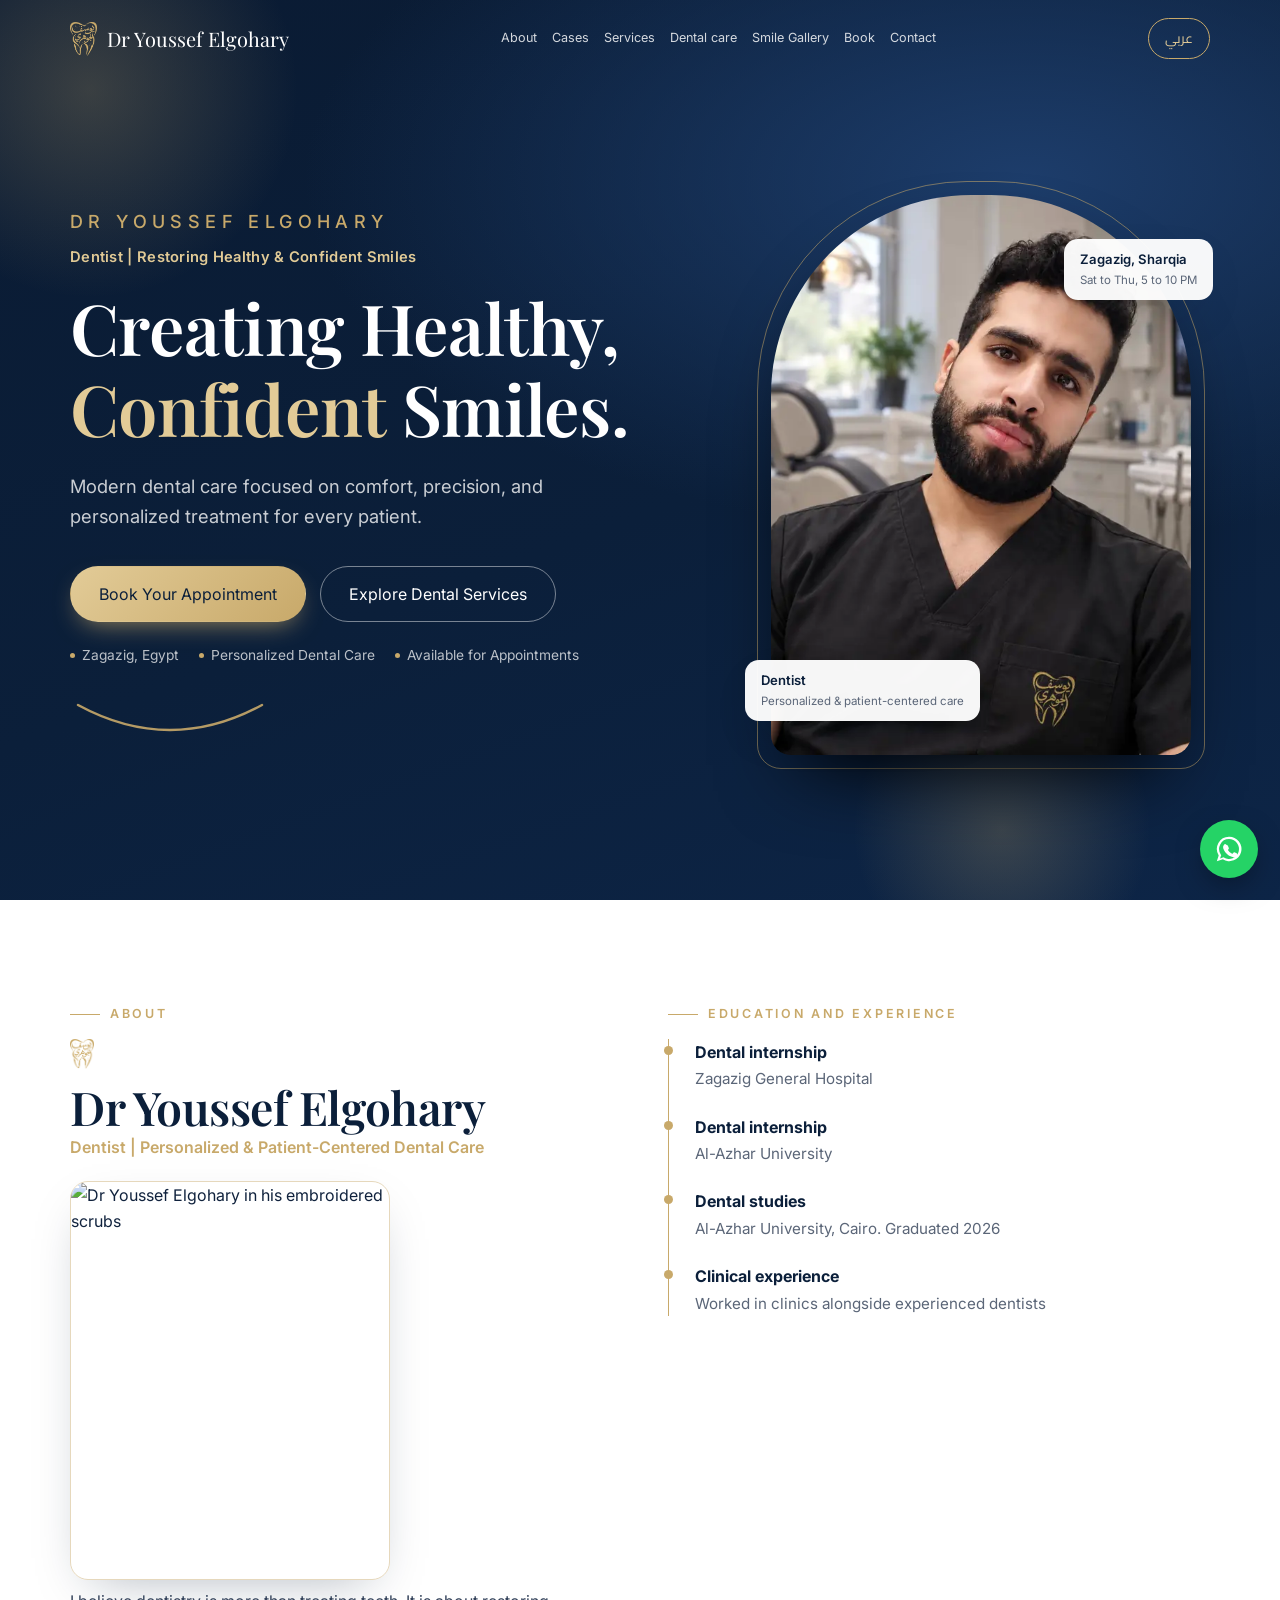
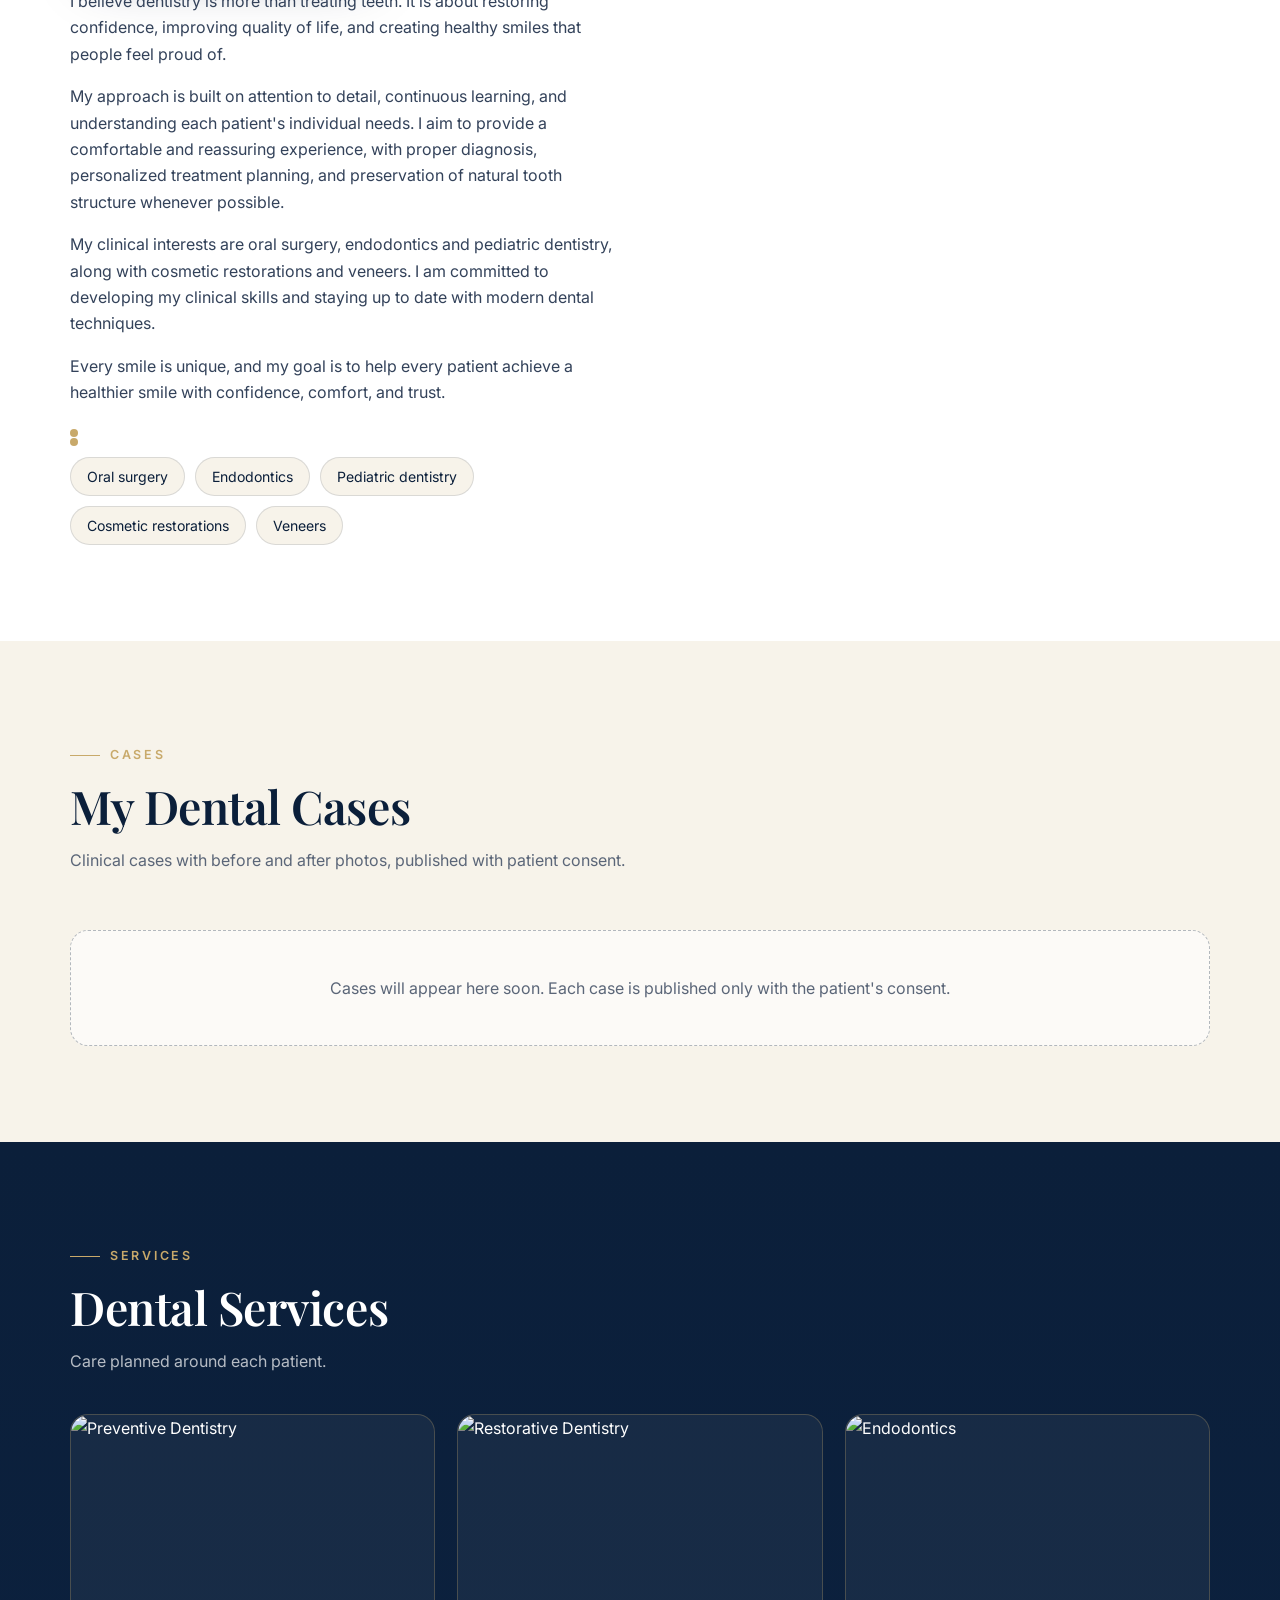
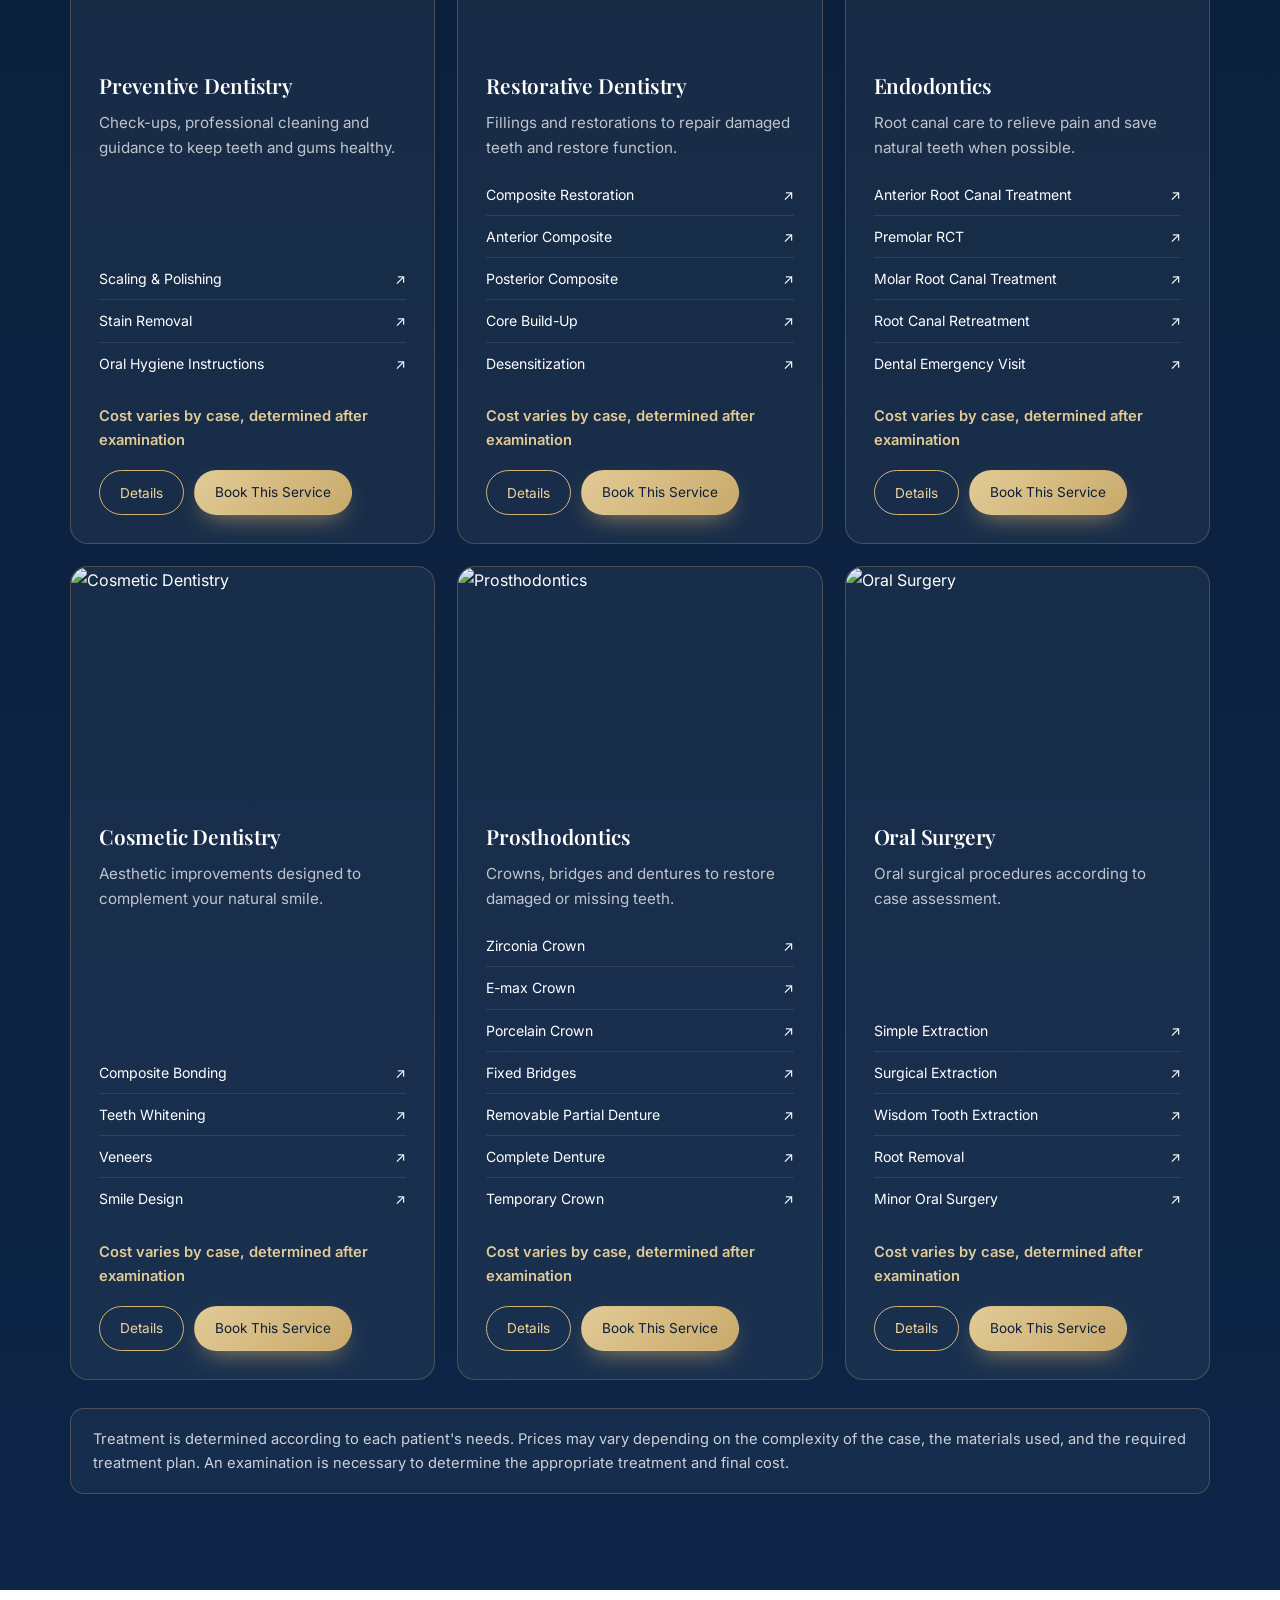
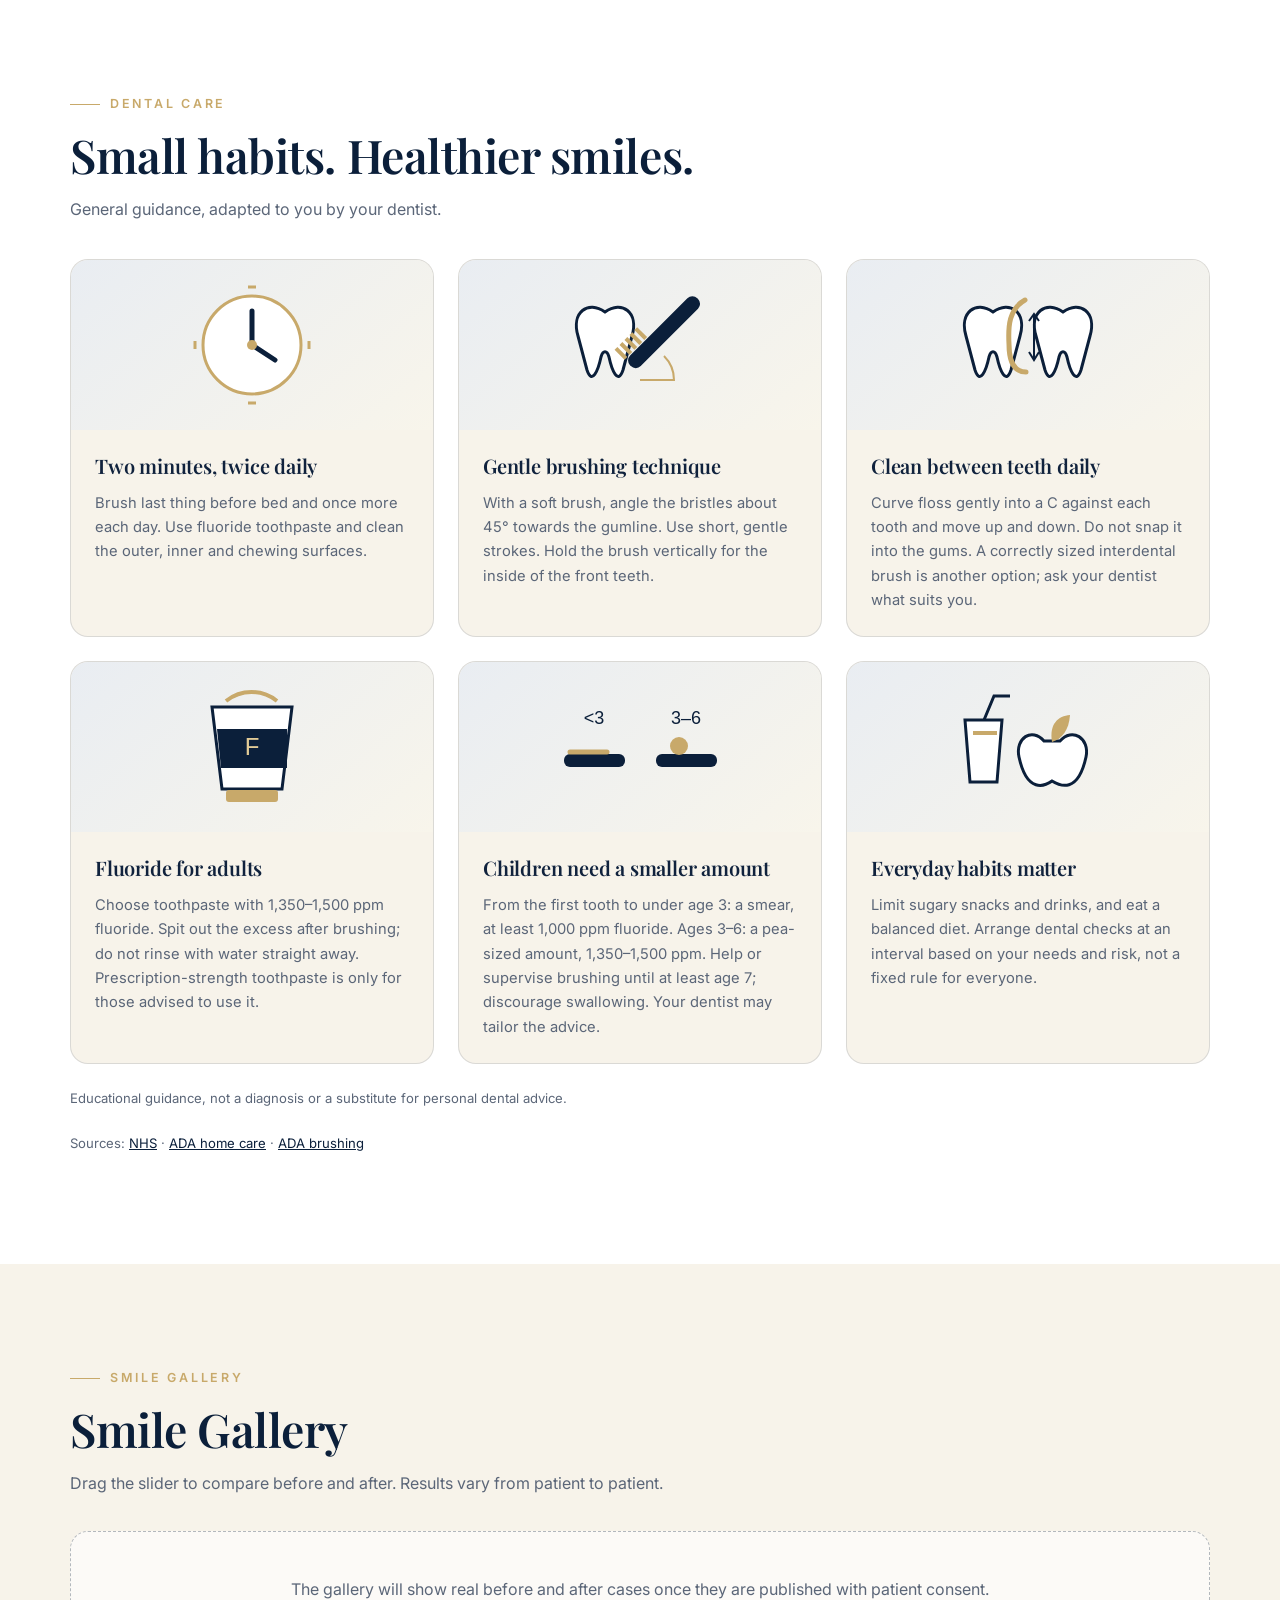
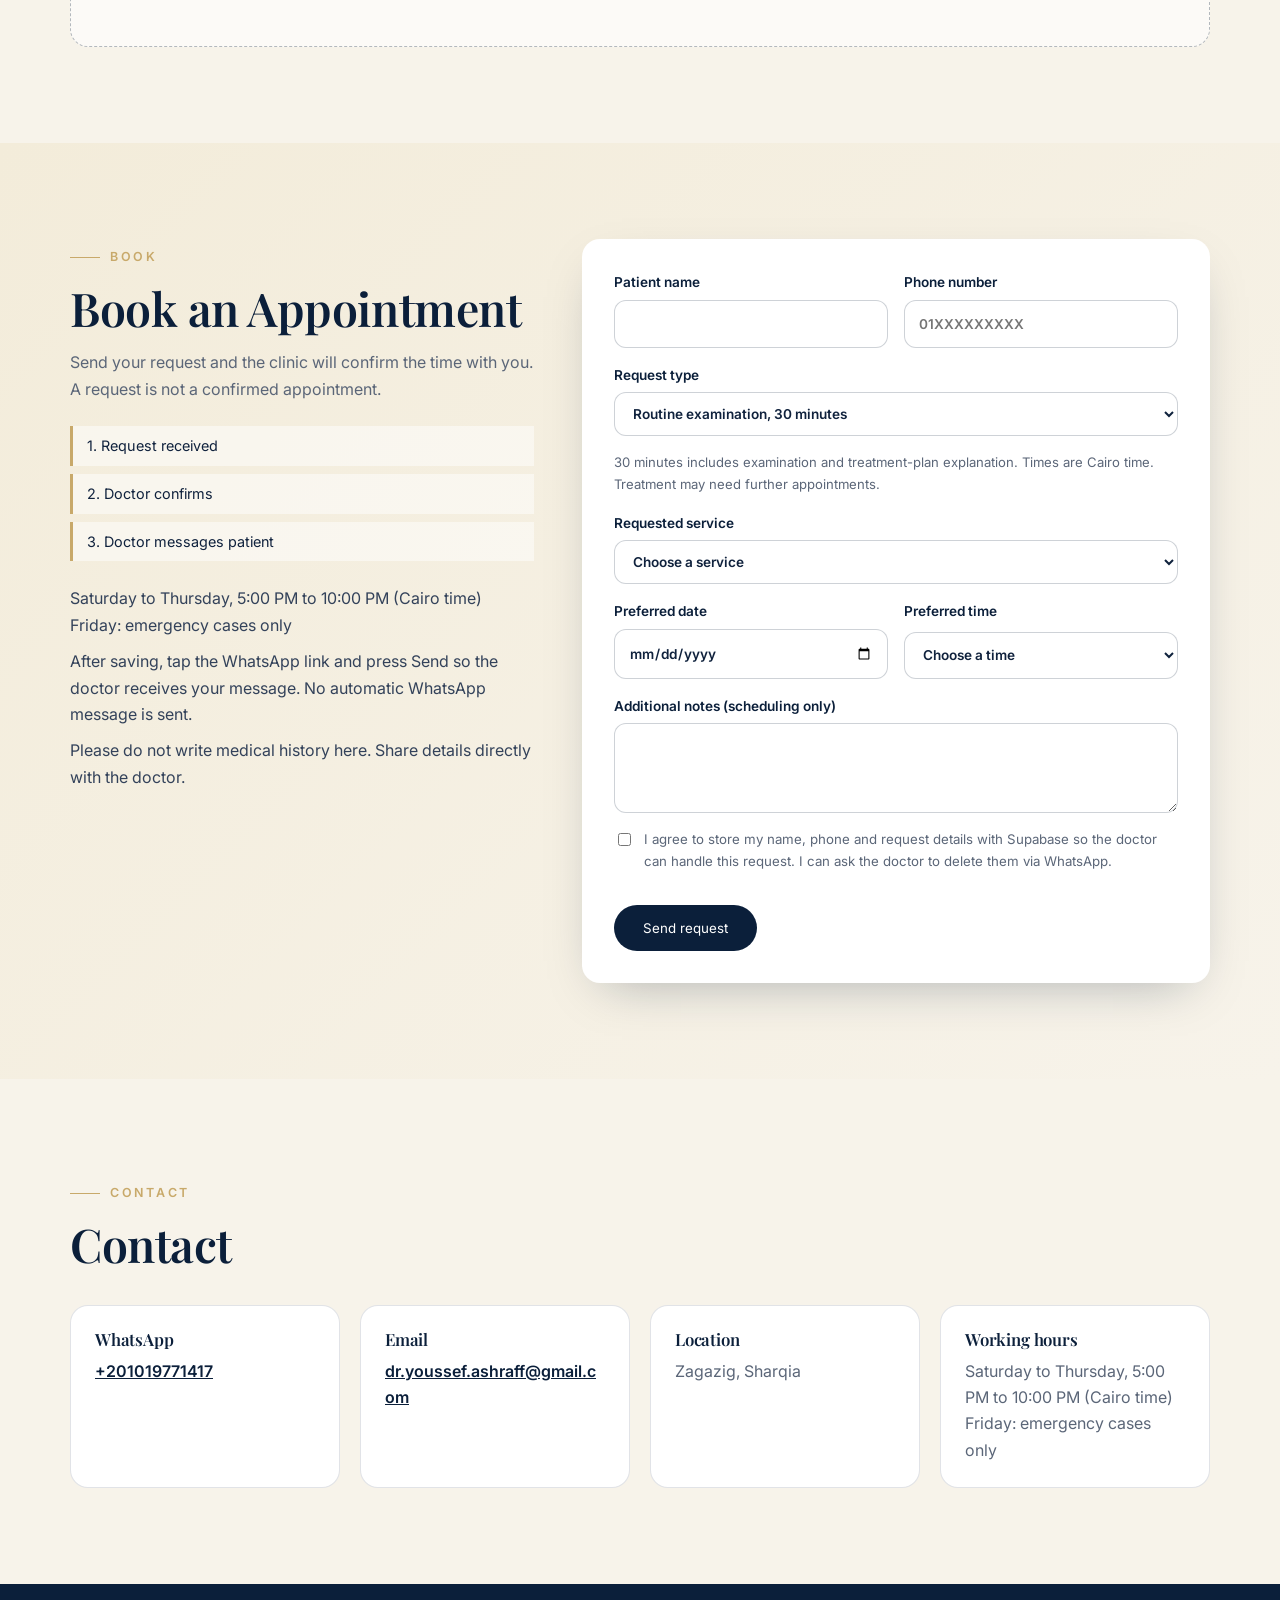
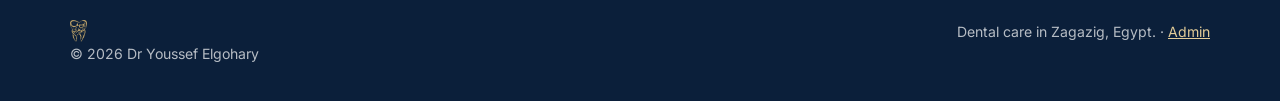
==== index.html @ 13fd8048 "Refresh assets for uncropped clinical photos" ====
<!doctype html>
<html lang="en" dir="ltr">
<head>
<meta charset="utf-8"><meta name="viewport" content="width=device-width,initial-scale=1">
<title>Dr Youssef Elgohary | Dentist in Zagazig, Egypt</title>
<meta name="description" content="Dr Youssef Elgohary, dentist in Zagazig, Sharqia. Personalized, patient-centered dental care. View dental cases and request an appointment.">
<meta property="og:title" content="Dr Youssef Elgohary | Dentist"><meta property="og:description" content="Creating healthy, confident smiles. Modern dental care focused on comfort, precision, and personalized treatment for every patient."><meta property="og:type" content="website"><meta property="og:image" content="https://wslxnsfhjluzxdtzsxnz.supabase.co/storage/v1/object/public/case-photos/mwqtqt5jpe5me.jpg">
<meta name="theme-color" content="#0b1f3a"><link rel="icon" href="favicon.svg" type="image/svg+xml">
<link rel="preconnect" href="https://fonts.googleapis.com"><link rel="preconnect" href="https://fonts.gstatic.com" crossorigin>
<link rel="preconnect" href="https://wslxnsfhjluzxdtzsxnz.supabase.co" crossorigin>
<link href="https://fonts.googleapis.com/css2?family=Cairo:wght@400;600;700&family=Inter:wght@400;500;600&family=Playfair+Display:wght@500;600&display=swap" rel="stylesheet">
<link rel="stylesheet" href="style-v3.css?v=20261121fix10">
<script type="application/ld+json">{"@context":"https://schema.org","@type":"Dentist","name":"Dr Youssef Elgohary","address":{"@type":"PostalAddress","addressLocality":"Zagazig","addressRegion":"Sharqia","addressCountry":"EG"}}</script>
</head>
<body>
<header class="nav" id="nav"><div class="wrap">
 <a class="brand" href="#top"><img class="mark" src="emblem-gold.png" alt="Dr Youssef Elgohary"><span data-i18n="brand">Dr Youssef Elgohary</span></a>
 <nav class="menu" id="menu">
  <a href="#about" data-i18n="n_about">About</a><a href="#cases" data-i18n="n_cases">Cases</a><a href="#services" data-i18n="n_services">Services</a><a href="#care" data-i18n="n_care">Dental care</a><a href="#gallery" data-i18n="n_gallery">Smile Gallery</a><a href="#book" data-i18n="n_book">Book</a><a href="#contact" data-i18n="n_contact">Contact</a>
 </nav>
 <div style="display:flex;gap:10px;align-items:center"><button class="lang" id="lang" aria-label="Language">AR | EN</button><button class="burger" id="burger" aria-label="Menu">&#9776;</button></div>
</div></header>

<main id="top">
<section class="hero"><div class="orb o1"></div><div class="orb o2"></div><div class="wrap grid">
 <div>
  <div class="name" data-i18n="brand">Dr Youssef Elgohary</div>
  <div class="tagline" data-i18n="h_tag">Dentist | Restoring Healthy &amp; Confident Smiles</div>
  <h1 data-i18n-html="h_title">Creating Healthy, <em>Confident</em> Smiles.</h1>
  <p class="sub" data-i18n="h_sub">Modern dental care focused on comfort, precision, and personalized treatment for every patient.</p>
  <div class="cta"><a class="btn btn-gold" href="#book" data-i18n="h_book">Book Your Appointment</a><a class="btn btn-line" href="#services" data-i18n="h_serv">Explore Dental Services</a></div>
  <div class="facts"><span data-i18n="f1">Zagazig, Egypt</span><span data-i18n="f2">Personalized Dental Care</span><span data-i18n="f3">Available for Appointments</span></div>
  <svg class="smile" viewBox="0 0 200 50" aria-hidden="true"><path d="M8 12 Q100 62 192 12" fill="none" stroke="#c8a96a" stroke-width="2.5" stroke-linecap="round"/></svg>
 </div>
 <div class="frame"><div class="ph"><img src="[data-uri]" width="512" height="640" alt="Professional portrait of Dr Youssef Elgohary" fetchpriority="high" onerror="this.removeAttribute('onerror');this.src='https://wslxnsfhjluzxdtzsxnz.supabase.co/storage/v1/object/public/case-photos/mwqtqt5jpe5me.jpg'"></div>
  <div class="chip a"><span data-i18n="chip1">Dentist</span><small data-i18n="chip1s">Personalized &amp; patient-centered care</small></div>
  <div class="chip b"><span data-i18n="chip2">Zagazig, Sharqia</span><small data-i18n="chip2s">Sat to Thu, 5 to 10 PM</small></div></div>
</div></section>

<section class="about" id="about"><div class="wrap grid">
 <div class="bio rev"><div class="eyebrow" data-i18n="n_about">About</div><img class="bmark" src="emblem-gold.png" alt=""><h2 data-i18n="a_title">Dr Youssef Elgohary</h2><div class="tag" data-i18n="a_tag">Dentist | Personalized &amp; Patient-Centered Dental Care</div><img class="bphoto" src="https://wslxnsfhjluzxdtzsxnz.supabase.co/storage/v1/object/public/case-photos/mwqtqt5jpe5me.jpg" width="512" height="640" loading="lazy" decoding="async" alt="Dr Youssef Elgohary in his embroidered scrubs"><div id="bio"></div><ul class="cred"><li data-i18n="ac1">Bachelor of Dentistry, Al-Azhar University, Cairo</li><li data-i18n="ac2">Dentist, Egypt</li></ul>
  <div class="int" id="int"></div></div>
 <div class="rev"><div class="eyebrow" data-i18n="a_edu">Education and experience</div><div class="tl" id="tl"></div><div id="courses" style="margin-top:30px"></div></div>
</div></section>

<section id="cases"><div class="wrap">
 <div class="rev"><div class="eyebrow" data-i18n="n_cases">Cases</div><h2 data-i18n="c_title">My Dental Cases</h2><p class="lead" data-i18n="c_lead">Clinical cases with before and after photos, published with patient consent.</p></div>
 <div class="filters" id="filters"></div><div class="cards" id="cases-list"></div>
</div></section>

<section class="services" id="services"><div class="wrap">
 <div class="rev"><div class="eyebrow" data-i18n="n_services">Services</div><h2 data-i18n="s_title">Dental Services</h2><p class="lead" data-i18n="s_lead">Care planned around each patient.</p></div>
 <div class="svc" id="svc"></div>
 <div class="note" data-i18n="s_note">Treatment is determined according to each patient's needs. Prices may vary depending on the complexity of the case, the materials used, and the required treatment plan. An examination is necessary to determine the appropriate treatment and final cost.</div>
</div></section>

<section class="care" id="care"><div class="wrap"><div class="eyebrow" data-i18n="n_care">Dental care</div><h2 data-i18n="care_title">Small habits. Healthier smiles.</h2><p class="lead" data-i18n="care_lead">General guidance, adapted to you by your dentist.</p><div id="care-list" class="care-grid"></div><p class="care-disclaimer" data-i18n="care_disclaimer">Educational guidance, not a diagnosis or a substitute for personal dental advice.</p><p class="care-sources">Sources: <a href="https://www.nhs.uk/live-well/healthy-teeth-and-gums/how-to-keep-your-teeth-clean/" target="_blank" rel="noopener">NHS</a> · <a href="https://www.ada.org/resources/ada-library/oral-health-topics/home-care" target="_blank" rel="noopener">ADA home care</a> · <a href="https://www.mouthhealthy.org/all-topics-a-z/brushing-your-teeth/" target="_blank" rel="noopener">ADA brushing</a></p></div></section>
<section id="gallery"><div class="wrap">
 <div class="rev"><div class="eyebrow" data-i18n="n_gallery">Smile Gallery</div><h2 data-i18n="g_title">Smile Gallery</h2><p class="lead" data-i18n="g_lead">Drag the slider to compare before and after. Results vary from patient to patient.</p></div>
 <div class="gal" id="gal"></div>
</div></section>

<section class="reviews" id="reviews" hidden><div class="wrap"><div class="eyebrow" data-i18n="r_eyebrow">Reviews</div><h2 data-i18n="r_title">Patient Reviews</h2><div class="rv" id="rv"></div></div></section>

<section class="book" id="book"><div class="wrap grid">
 <div class="rev"><div class="eyebrow" data-i18n="n_book">Book</div><h2 data-i18n="b_title">Book an Appointment</h2><p class="lead" data-i18n="b_lead">Send your request and the clinic will confirm the time with you. A request is not a confirmed appointment.</p>
  <ol class="booking-steps"><li data-i18n="step1">Request received</li><li data-i18n="step2">Doctor confirms</li><li data-i18n="step3">Doctor contacts patient</li></ol><ul class="info"><li id="b_hours"></li><li data-i18n="b_wa_note">Prefer WhatsApp? Use the button after sending, or the green button anywhere on this page.</li><li data-i18n="b_priv">Please do not write medical history here. Share details directly with the doctor.</li></ul></div>
 <form class="f rev" id="bform" novalidate>
  <label><span data-i18n="f_name">Patient name</span><input name="name" required maxlength="80" autocomplete="name"></label>
  <label><span data-i18n="f_phone">Phone number</span><input name="phone" required inputmode="tel" maxlength="20" autocomplete="tel" placeholder="01XXXXXXXXX"></label>
  <label class="full"><span data-i18n="f_kind">Request type</span><select name="kind" id="f_kind"><option value="routine" data-i18n="kind_routine">Routine examination, 30 minutes</option><option value="emergency" data-i18n="kind_emergency">Emergency request, time arranged by doctor</option></select></label>
  <p id="kind-note" class="full small-note"></p>
  <label class="full"><span data-i18n="f_service">Requested service</span><select name="service" id="f_service" required></select></label>
  <label><span data-i18n="f_date">Preferred date</span><input type="date" name="day" id="f_day" required></label>
  <label><span data-i18n="f_time">Preferred time</span><select name="time" id="f_time" required></select></label>
  <label class="full"><span data-i18n="f_note">Additional notes (scheduling only)</span><textarea name="note" maxlength="200"></textarea></label>
  <input class="hp" name="website" tabindex="-1" autocomplete="off" aria-hidden="true">
  <label class="chk full"><input type="checkbox" id="f_ok" required><span data-i18n="f_consent">I agree that my name and phone number will be used to contact me about this request.</span></label>
  <div class="full" id="bmsg" role="status" aria-live="polite"></div>
  <div class="full"><button class="btn btn-navy" type="submit" id="bsub" data-i18n="f_send">Send request</button></div>
 </form>
</div></section>

<section class="contact" id="contact"><div class="wrap"><div class="rev"><div class="eyebrow" data-i18n="n_contact">Contact</div><h2 data-i18n="k_title">Contact</h2></div><div class="grid" id="ct"></div></div></section>
</main>
<footer class="rev"><div class="wrap"><span><img class="fmark" src="emblem-gold.png" alt="">&copy; <span id="yr"></span> <span data-i18n="brand">Dr Youssef Elgohary</span></span><span><span data-i18n="foot">Dental care in Zagazig, Egypt.</span> &middot; <a href="admin.html">Admin</a></span></div></footer>
<a class="wa" id="wa" href="#" target="_blank" rel="noopener" aria-label="WhatsApp"><svg viewBox="0 0 32 32"><path d="M16 3a13 13 0 0 0-11 19.8L3 29l6.4-2A13 13 0 1 0 16 3zm0 2.4a10.6 10.6 0 1 1-5.4 19.7l-.4-.2-3.7 1.2 1.2-3.6-.3-.4A10.6 10.6 0 0 1 16 5.4zm-4 5.2c-.3 0-.7.1-1 .5-.4.4-1.300 1.300-1.300 3.100s1.300 3.600 1.500 3.800c.2.300 2.600 4.200 6.400 5.700 3.100 1.200 3.700 1 4.400.9.700-.1 2.200-.9 2.500-1.800.3-.9.300-1.600.2-1.800l-.6-.4-2.300-1.100c-.3-.1-.6-.2-.8.200l-1 1.200c-.2.200-.4.300-.7.100a8.700 8.700 0 0 1-4.300-3.800c-.3-.5.300-.5.800-1.600.1-.2 0-.4 0-.6l-1-2.400c-.3-.6-.5-.5-.8-.5z"/></svg></a>
<div class="ov" id="ov"><div class="bar2"><div class="wrap"><button id="ovx" data-i18n="back">Back to cases</button></div></div><div class="wrap cd" id="cd"></div></div>
<div class="svcm" id="svcm" hidden><div class="svcm-box" role="dialog" aria-modal="true" aria-labelledby="svcm-t"><button class="svcm-x" id="svcm-x" aria-label="Close">&times;</button><img id="svcm-img" alt="" loading="lazy" decoding="async"><h3 id="svcm-t"></h3><div id="svcm-body"></div><div class="svcm-procs" id="svcm-procs"></div><a class="btn btn-gold" id="svcm-book" href="#book"></a></div></div>
<script src="config.js?v=20261121b"></script><script src="care.js"></script><script src="script-v3.js?v=20261121fix10"></script>
</body></html>
---- style-v3.css ----
:root{--navy:#0b1f3a;--navy2:#13294b;--ink:#10223d;--gold:#c8a96a;--gold2:#e2cb97;--ivory:#f7f3ea;--white:#fff;--mut:#5b6678;--line:rgba(11,31,58,.12);--r:18px;--sh:0 18px 50px -22px rgba(11,31,58,.35)}
*{box-sizing:border-box}html{scroll-behavior:smooth}
body{margin:0;font-family:Inter,"Cairo",system-ui,sans-serif;color:var(--ink);background:var(--ivory);line-height:1.65;-webkit-font-smoothing:antialiased}
[dir=rtl] body{font-family:"Cairo",Inter,sans-serif}
h1,h2,h3{font-family:"Playfair Display","Cairo",serif;font-weight:600;line-height:1.15;margin:0;letter-spacing:-.01em}
[dir=rtl] h1,[dir=rtl] h2,[dir=rtl] h3{font-family:"Cairo",serif;letter-spacing:0;line-height:1.35}
a{color:inherit}img{max-width:100%;display:block}
.wrap{width:min(1140px,92%);margin:0 auto}
section{padding:96px 0;position:relative}
.eyebrow{display:inline-flex;align-items:center;gap:10px;font-size:.78rem;letter-spacing:.22em;text-transform:uppercase;color:var(--gold);font-weight:600;margin-bottom:14px}
[dir=rtl] .eyebrow{letter-spacing:0;font-size:.9rem}
.eyebrow:before{content:"";width:30px;height:1px;background:var(--gold)}
h2{font-size:clamp(1.9rem,4vw,2.9rem);color:var(--navy)}
.lead{color:var(--mut);max-width:60ch;margin:14px 0 0}
.btn{display:inline-flex;align-items:center;justify-content:center;gap:8px;padding:14px 28px;border-radius:999px;border:1px solid transparent;font:600 .95rem inherit;font-family:inherit;cursor:pointer;text-decoration:none;transition:transform .25s,box-shadow .25s,background .25s}
.btn:hover{transform:translateY(-2px)}
.btn-gold{background:linear-gradient(135deg,var(--gold2),var(--gold));color:var(--navy);box-shadow:0 10px 26px -10px rgba(200,169,106,.8)}
.btn-line{border-color:rgba(255,255,255,.45);color:#fff}.btn-line:hover{background:rgba(255,255,255,.1)}
.btn-navy{background:var(--navy);color:#fff}
:focus-visible{outline:2px solid var(--gold);outline-offset:3px}
/* nav */
header.nav{position:fixed;inset:0 0 auto 0;z-index:50;transition:background .3s,box-shadow .3s,padding .3s;padding:18px 0}
header.nav.solid{background:rgba(11,31,58,.94);backdrop-filter:blur(10px);padding:10px 0;box-shadow:0 8px 30px -18px #000}
.nav .wrap{display:flex;align-items:center;justify-content:space-between;gap:16px}
.brand{font-family:"Playfair Display","Cairo",serif;color:#fff;text-decoration:none;font-size:1.25rem;display:flex;align-items:center;gap:10px}
.brand img.mark{height:34px;width:auto;display:block}
.menu{display:flex;gap:24px;align-items:center}
.menu a{color:rgba(255,255,255,.82);text-decoration:none;font-size:.88rem;transition:color .2s}.menu a:hover{color:var(--gold2)}
.lang{border:1px solid var(--gold);color:var(--gold2);background:transparent;border-radius:999px;padding:7px 16px;font:600 .82rem inherit;font-family:inherit;cursor:pointer}
.lang:hover{background:var(--gold);color:var(--navy)}
.burger{display:none;background:none;border:0;color:#fff;font-size:1.6rem;cursor:pointer}
@media(max-width:900px){.burger{display:block}.menu{position:fixed;inset:64px 0 auto 0;background:var(--navy);flex-direction:column;padding:22px;gap:18px;transform:translateY(-130%);transition:transform .35s}.menu.open{transform:none}}
/* hero */
.hero{min-height:100vh;display:flex;align-items:center;color:#fff;overflow:hidden;padding:130px 0 80px;background:radial-gradient(1200px 600px at 80% 20%,#1d3d6b 0%,transparent 60%),linear-gradient(160deg,#0a1b33,#0b1f3a 55%,#0d2547)}
.hero .grid{display:grid;grid-template-columns:1.15fr .85fr;gap:60px;align-items:center}
.hero h1{font-size:clamp(2.5rem,5.6vw,4.4rem)}
.hero h1 em{font-style:normal;color:var(--gold2)}
.hero .name{font-size:1.125rem;letter-spacing:.3em;text-transform:uppercase;color:var(--gold);margin-bottom:18px;font-weight:500}
[dir=rtl] .hero .name{letter-spacing:.05em}
.hero p.sub{font-size:1.15rem;color:rgba(255,255,255,.78);max-width:46ch;margin:22px 0 34px}
.hero .cta{display:flex;gap:14px;flex-wrap:wrap}
.smile{display:block;margin-top:26px;width:200px;opacity:.9}
.smile path{stroke-dasharray:260;stroke-dashoffset:260;animation:draw 2.2s .6s ease forwards}
@keyframes draw{to{stroke-dashoffset:0}}
.frame{position:relative;width:min(420px,100%);margin-inline:auto;aspect-ratio:3/4}
.frame:before{content:"";position:absolute;inset:-14px;border:1px solid var(--gold);border-radius:210px 210px 24px 24px;opacity:.55}
.frame .ph{position:absolute;inset:0;border-radius:200px 200px 20px 20px;overflow:hidden;box-shadow:0 40px 80px -30px #000}
.frame img{width:100%;height:100%;object-fit:cover;object-position:60% 22%}
.chip{position:absolute;background:rgba(255,255,255,.96);color:var(--navy);border-radius:14px;padding:10px 16px;font-size:.82rem;font-weight:600;box-shadow:var(--sh);animation:float 6s ease-in-out infinite}
.chip small{display:block;color:var(--mut);font-weight:400;font-size:.72rem}
.chip.a{bottom:34px;left:-26px}.chip.b{top:44px;inset-inline-end:-22px;animation-delay:-3s}
@keyframes float{50%{transform:translateY(-8px)}}
.orb{position:absolute;border-radius:50%;background:radial-gradient(circle,rgba(200,169,106,.25),transparent 70%);pointer-events:none;animation:float 9s ease-in-out infinite}
.hero .orb.o1{width:420px;height:420px;top:-120px;inset-inline-start:-120px}.hero .orb.o2{width:300px;height:300px;bottom:-80px;inset-inline-end:10%;animation-delay:-4s}
@media(max-width:900px){.hero .grid{grid-template-columns:1fr;gap:44px}.frame{width:min(320px,86%)}.chip.a{inset-inline-start:-6px}.chip.b{inset-inline-end:-6px}}
/* about */
.about{background:var(--white)}
.about .grid{display:grid;grid-template-columns:1fr 1fr;gap:56px;align-items:start}
.about .bio p{margin:0 0 16px;color:#33425a}.about .bio .tag{color:var(--gold);font-weight:600;margin-bottom:18px}
.tl{border-inline-start:1px solid var(--gold);padding-inline-start:26px;display:grid;gap:22px}
.tl div{position:relative}.tl div:before{content:"";position:absolute;inset-inline-start:-31px;top:7px;width:9px;height:9px;border-radius:50%;background:var(--gold)}
.tl b{display:block;color:var(--navy)}.tl span{color:var(--mut);font-size:.95rem}
.int{display:flex;flex-wrap:wrap;gap:10px;margin-top:26px}.int span{border:1px solid var(--line);background:var(--ivory);border-radius:999px;padding:7px 16px;font-size:.88rem;color:var(--navy)}
@media(max-width:860px){.about .grid{grid-template-columns:1fr;gap:36px}}
/* cases */
.filters{display:flex;gap:8px;flex-wrap:wrap;margin:28px 0}
.filters button{border:1px solid var(--line);background:#fff;border-radius:999px;padding:8px 18px;font:500 .86rem inherit;font-family:inherit;cursor:pointer;color:var(--navy)}
.filters button.on,.filters button:hover{background:var(--navy);color:#fff;border-color:var(--navy)}
.cards{display:grid;grid-template-columns:repeat(auto-fill,minmax(300px,1fr));gap:24px}
.card{background:#fff;border-radius:var(--r);overflow:hidden;box-shadow:var(--sh);transition:transform .3s;cursor:pointer;border:1px solid var(--line)}
.card:hover{transform:translateY(-5px)}
.card .im{aspect-ratio:4/3;background:linear-gradient(135deg,#e9e2d0,#f4efe3);display:grid;grid-template-columns:1fr 1fr;position:relative}
.card .im img{width:100%;height:100%;object-fit:cover}.card .im .l{position:absolute;bottom:8px;inset-inline-start:8px;background:rgba(11,31,58,.85);color:#fff;font-size:.7rem;border-radius:99px;padding:2px 10px}
.card .tx{padding:20px 22px 24px}.card .cat{color:var(--gold);font-size:.75rem;letter-spacing:.14em;text-transform:uppercase;font-weight:600}
[dir=rtl] .card .cat{letter-spacing:0}
.card h3{font-size:1.25rem;color:var(--navy);margin:6px 0 8px}.card p{margin:0;color:var(--mut);font-size:.93rem}
.empty{border:1px dashed rgba(11,31,58,.3);border-radius:var(--r);padding:44px 28px;text-align:center;color:var(--mut);background:rgba(255,255,255,.6)}
/* services */
.services{background:linear-gradient(180deg,var(--navy),#0d2547);color:#fff}
.services h2{color:#fff}.services .lead{color:rgba(255,255,255,.7)}
.svc{display:grid;grid-template-columns:repeat(auto-fill,minmax(320px,1fr));gap:22px;margin-top:40px}
.s{background:rgba(255,255,255,.05);border:1px solid rgba(200,169,106,.28);border-radius:var(--r);padding:28px;display:flex;flex-direction:column;gap:12px;transition:background .3s,transform .3s}
.s:hover{background:rgba(255,255,255,.09);transform:translateY(-4px)}
.s svg{width:44px;height:44px;stroke:var(--gold);fill:none;stroke-width:1.4}
.s h3{font-size:1.3rem}.s p{margin:0;color:rgba(255,255,255,.72);font-size:.95rem;flex:1}
.s .pr{color:var(--gold2);font-weight:600;font-size:.92rem}
.s .row{display:flex;gap:10px;flex-wrap:wrap;margin-top:6px}
.s .row .btn{padding:10px 20px;font-size:.85rem}
.note{margin-top:28px;border:1px solid rgba(200,169,106,.3);border-radius:14px;padding:18px 22px;color:rgba(255,255,255,.78);font-size:.92rem;background:rgba(255,255,255,.04)}
/* gallery slider */
.gal{display:grid;grid-template-columns:repeat(auto-fill,minmax(320px,1fr));gap:24px;margin-top:34px}
.cmp{position:relative;aspect-ratio:4/3;border-radius:var(--r);overflow:hidden;background:#ddd;touch-action:pan-y;user-select:none;box-shadow:var(--sh)}
.cmp img{position:absolute;inset:0;width:100%;height:100%;object-fit:cover;pointer-events:none}
.cmp .aft{clip-path:inset(0 0 0 50%)}
.cmp .bar{position:absolute;top:0;bottom:0;left:50%;width:2px;background:var(--gold2);transform:translateX(-1px);pointer-events:none}
.cmp .bar:after{content:"\2194";position:absolute;top:50%;left:50%;transform:translate(-50%,-50%);width:40px;height:40px;border-radius:50%;background:var(--gold2);color:var(--navy);display:grid;place-items:center;font-size:1.1rem;box-shadow:0 4px 14px rgba(0,0,0,.35)}
.cmp input{position:absolute;inset:0;width:100%;height:100%;opacity:0;cursor:ew-resize;margin:0}
.cmp .t{position:absolute;top:10px;background:rgba(11,31,58,.85);color:#fff;font-size:.72rem;border-radius:99px;padding:3px 12px}
.cmp .t.b{left:10px}.cmp .t.a{right:10px}
.gcap{margin:10px 4px 0;font-weight:600;color:var(--navy)}
/* reviews */
.reviews{background:var(--white)}
.rv{display:grid;grid-template-columns:repeat(auto-fill,minmax(290px,1fr));gap:22px;margin-top:34px}
.rv blockquote{margin:0;background:var(--ivory);border-radius:var(--r);padding:26px;border:1px solid var(--line)}
.rv .st{color:var(--gold);letter-spacing:3px}.rv cite{display:block;margin-top:14px;font-style:normal;font-weight:600;color:var(--navy)}
/* booking */
.book{background:linear-gradient(135deg,#f3ecda,var(--ivory))}
.book .grid{display:grid;grid-template-columns:.85fr 1.15fr;gap:48px;align-items:start}
form.f{background:#fff;border-radius:var(--r);padding:32px;box-shadow:var(--sh);display:grid;gap:16px;grid-template-columns:1fr 1fr}
form.f .full{grid-column:1/-1}
label{display:grid;gap:6px;font-size:.85rem;font-weight:600;color:var(--navy)}
input,select,textarea{font:inherit;padding:12px 14px;border:1px solid rgba(11,31,58,.2);border-radius:12px;background:#fff;color:var(--ink);width:100%}
input:focus,select:focus,textarea:focus{border-color:var(--gold);outline:0;box-shadow:0 0 0 3px rgba(200,169,106,.25)}
textarea{min-height:90px;resize:vertical}
.chk{display:flex!important;grid-template-columns:none;gap:10px;font-weight:400;font-size:.83rem;color:var(--mut);align-items:flex-start}.chk input{width:auto;margin-top:4px}
.msg{padding:14px 16px;border-radius:12px;font-size:.92rem}.msg.ok{background:#e8f4ea;color:#1e5a2e}.msg.err{background:#fbeaea;color:#8a2323}
.hp{position:absolute;left:-9999px}
.info li{margin:10px 0;color:#33425a}.info{list-style:none;padding:0;margin:24px 0 0}
@media(max-width:860px){.book .grid{grid-template-columns:1fr}form.f{grid-template-columns:1fr;padding:22px}}
/* contact */
.contact .grid{display:grid;grid-template-columns:repeat(auto-fit,minmax(240px,1fr));gap:20px;margin-top:34px}
.ct{background:#fff;border:1px solid var(--line);border-radius:var(--r);padding:24px}.ct h3{font-size:1.05rem;margin-bottom:8px;color:var(--navy)}.ct p{margin:0;color:var(--mut);white-space:pre-line}.ct a{color:var(--navy);font-weight:600}
footer .fmark{height:22px;width:auto;vertical-align:-6px;margin-inline-end:8px}
.bio .bmark{height:30px;width:auto;display:block;margin-bottom:12px}
footer{background:var(--navy);color:rgba(255,255,255,.7);padding:36px 0;font-size:.88rem}
footer .wrap{display:flex;justify-content:space-between;gap:12px;flex-wrap:wrap}footer a{color:var(--gold2)}
.wa{position:fixed;bottom:22px;inset-inline-end:22px;z-index:60;width:58px;height:58px;border-radius:50%;background:#25d366;display:grid;place-items:center;box-shadow:0 10px 30px -8px rgba(0,0,0,.5);transition:transform .25s}
.wa:hover{transform:scale(1.08)}.wa svg{width:30px;height:30px;fill:#fff}
/* case page */
.ov{position:fixed;inset:0;z-index:80;background:var(--ivory);overflow:auto;display:none}
.ov.on{display:block}.ov .bar2{position:sticky;top:0;background:var(--navy);padding:14px 0;z-index:2}
.ov .bar2 button{background:none;border:0;color:var(--gold2);font:600 .95rem inherit;font-family:inherit;cursor:pointer}
.cd{padding:46px 0 80px}.cd h1{font-size:clamp(1.8rem,4vw,2.8rem);color:var(--navy);margin:8px 0 22px}
.cd .box{background:#fff;border:1px solid var(--line);border-radius:var(--r);padding:22px 26px;margin-top:18px}.cd .box h3{color:var(--navy);font-size:1.05rem;margin-bottom:6px}.cd .box p{margin:0;white-space:pre-line;color:#33425a}
.rev{opacity:0;transform:translateY(22px);transition:opacity .8s ease,transform .8s ease}.rev.in{opacity:1;transform:none}
@media(prefers-reduced-motion:reduce){*{animation:none!important;transition:none!important}.rev{opacity:1;transform:none}.smile path{stroke-dashoffset:0}html{scroll-behavior:auto}}

/* Care diagrams and responsive refinements */
section{scroll-margin-top:76px}.care{background:#fff}.care-grid{display:grid;grid-template-columns:repeat(3,minmax(0,1fr));gap:24px;margin-top:36px}.care-card{border:1px solid var(--line);border-radius:18px;overflow:hidden;background:var(--ivory)}.care-diagram{height:170px;background:linear-gradient(140deg,#e9edf2,#f8f5eb);display:grid;place-items:center}.care-diagram svg{height:140px;width:220px;max-width:100%}.care-copy{padding:24px}.care-copy h3{font-size:1.25rem;margin-bottom:14px}.care-copy p{color:var(--mut);font-size:.92rem;margin:0}.care-disclaimer,.care-sources{font-size:.82rem;color:var(--mut);margin-top:24px}.care-sources a{color:var(--navy)}.procedures{list-style:none;padding:0;margin:2px 0 8px}.procedures li+li{border-top:1px solid #ffffff18}.procedures a{display:flex;justify-content:space-between;gap:12px;padding:9px 0;color:#fff;text-decoration:none;font-size:.88rem}.procedures a:hover{color:var(--gold2)}.small-note{font-weight:400;font-size:.82rem;color:var(--mut);margin:0}.booking-steps{padding:0;list-style:none;display:grid;gap:8px;margin:24px 0}.booking-steps li{border-inline-start:3px solid var(--gold);padding:8px 14px;background:#ffffff80;font-size:.9rem}.ct p{overflow-wrap:anywhere}.s,.care-card{min-width:0}.nav .menu{gap:15px}.menu a{font-size:.79rem}
@media(max-width:1060px){.burger{display:block}.menu{position:fixed;inset:64px 0 auto;background:var(--navy);flex-direction:column;padding:22px;gap:18px;transform:translateY(-140%);transition:transform .35s}.menu.open{transform:none}.care-grid{grid-template-columns:repeat(2,minmax(0,1fr))}}
@media(max-width:600px){.care-grid{grid-template-columns:1fr}.svc,.gal,.cards{grid-template-columns:minmax(0,1fr)}section{padding:64px 0}.brand{font-size:1rem;gap:7px}.brand img.mark{height:30px}.nav .wrap{gap:8px}.lang{padding:6px 11px}.hero .name{letter-spacing:.13em}.hero{padding-top:118px}.s{padding:24px}.care-copy{padding:22px}input,select,textarea{min-width:0} .ct{min-width:0}}
.hp{position:fixed!important;left:0!important;top:0!important;width:1px!important;height:1px!important;padding:0!important;border:0!important;opacity:0;clip-path:inset(50%);pointer-events:none}

.ct a{direction:ltr;unicode-bidi:isolate;display:inline-block}
.hero .tagline{color:var(--gold2);font-size:.92rem;font-weight:600;margin:-10px 0 18px;letter-spacing:.02em}
.hero .facts{display:flex;flex-wrap:wrap;gap:10px 20px;margin-top:22px;color:rgba(255,255,255,.72);font-size:.86rem}
.hero .facts span{display:inline-flex;align-items:center;gap:7px}
.hero .facts span::before{content:"";width:5px;height:5px;border-radius:50%;background:var(--gold);flex:none}

/* fix7: About portrait + credential bullets */
.bphoto{width:100%;max-width:320px;height:auto;border-radius:var(--r);margin:20px 0 8px;display:block;border:1px solid rgba(200,169,106,.45);box-shadow:var(--sh)}
.cred{list-style:none;padding:0;margin:16px 0 4px;display:flex;flex-direction:column;gap:9px}
.cred li{position:relative;padding-inline-start:22px;color:var(--mut);font-size:.95rem}
.cred li:before{content:"";position:absolute;inset-inline-start:0;top:.5em;width:8px;height:8px;border-radius:50%;background:var(--gold)}

/* fix8: service card photos + service details modal */
.sph{width:calc(100% + 56px);max-width:none;margin:-28px -28px 4px;aspect-ratio:3/2;object-fit:cover;border-radius:var(--r) var(--r) 0 0;display:block}
.svcm{position:fixed;inset:0;background:rgba(4,12,26,.8);backdrop-filter:blur(4px);display:grid;place-items:center;padding:18px;z-index:120;overflow-y:auto}
.svcm[hidden]{display:none}
.svcm-box{position:relative;background:var(--navy2);border:1px solid rgba(200,169,106,.4);border-radius:var(--r);max-width:620px;width:100%;max-height:88vh;overflow-y:auto;padding:0 26px 26px;color:#fff}
.svcm-box>img{width:calc(100% + 52px);max-width:none;margin:0 -26px 18px;aspect-ratio:21/9;object-fit:cover;border-radius:var(--r) var(--r) 0 0;display:block}
.svcm-box h3{font-size:1.35rem;margin:0 0 4px}
.svcm-x{position:absolute;top:12px;inset-inline-end:12px;width:38px;height:38px;border-radius:50%;border:1px solid rgba(255,255,255,.25);background:rgba(11,31,58,.85);color:#fff;font-size:20px;line-height:1;cursor:pointer;z-index:2}
.svcm-sec{margin-top:16px}
.svcm-sec h4{color:var(--gold);font-size:.95rem;margin:0 0 6px}
.svcm-sec p{margin:0;color:rgba(255,255,255,.78);font-size:.92rem}
.svcm-procs{display:flex;flex-wrap:wrap;gap:8px;margin:20px 0}
.svcm-procs a{border:1px solid rgba(200,169,106,.45);border-radius:999px;padding:6px 14px;color:var(--gold2);text-decoration:none;font-size:.82rem}
.svcm-procs a:hover{background:rgba(200,169,106,.12)}
@media (max-width:640px){
.svc{grid-template-columns:1fr 1fr;gap:12px}
.s{padding:16px}
.sph{width:calc(100% + 32px);margin:-16px -16px 4px}
.s h3{font-size:1.05rem}
.s p{font-size:.85rem}
.s .procedures{display:none}
.s .row .btn{padding:8px 14px;font-size:.78rem}
.svcm-box{padding:0 18px 18px}
.svcm-box>img{width:calc(100% + 36px);margin:0 -18px 14px}
}

/* fix9: explicit button contrast and source notes */
.s .btn-line{background:transparent;color:#f1d49b;border-color:#d4b374}
.s .btn-line:hover,.s .btn-line:focus-visible{background:#f1d49b;color:#0b1f3a}
.svcm-sources{font-size:.78rem;color:#d5dfeb;line-height:1.65;border-top:1px solid #ffffff25;padding-top:14px;margin-top:20px}
.svcm-sources a{color:#f1d49b;text-decoration:underline;text-underline-offset:3px}

/* Clinical photos remain uncropped, with neutral dark framing. */
.card .im{background:#10223d;direction:ltr;align-items:center}
.card .im img{object-fit:contain;min-width:0;min-height:0;max-height:100%}
.cmp{background:#10223d;direction:ltr}
.cmp img{object-fit:contain}
.gal>div{min-width:0}
.gcap{position:static;text-align:center;padding:2px 8px}
.cd .cmp{max-width:720px;margin-inline:auto;max-height:75vh}
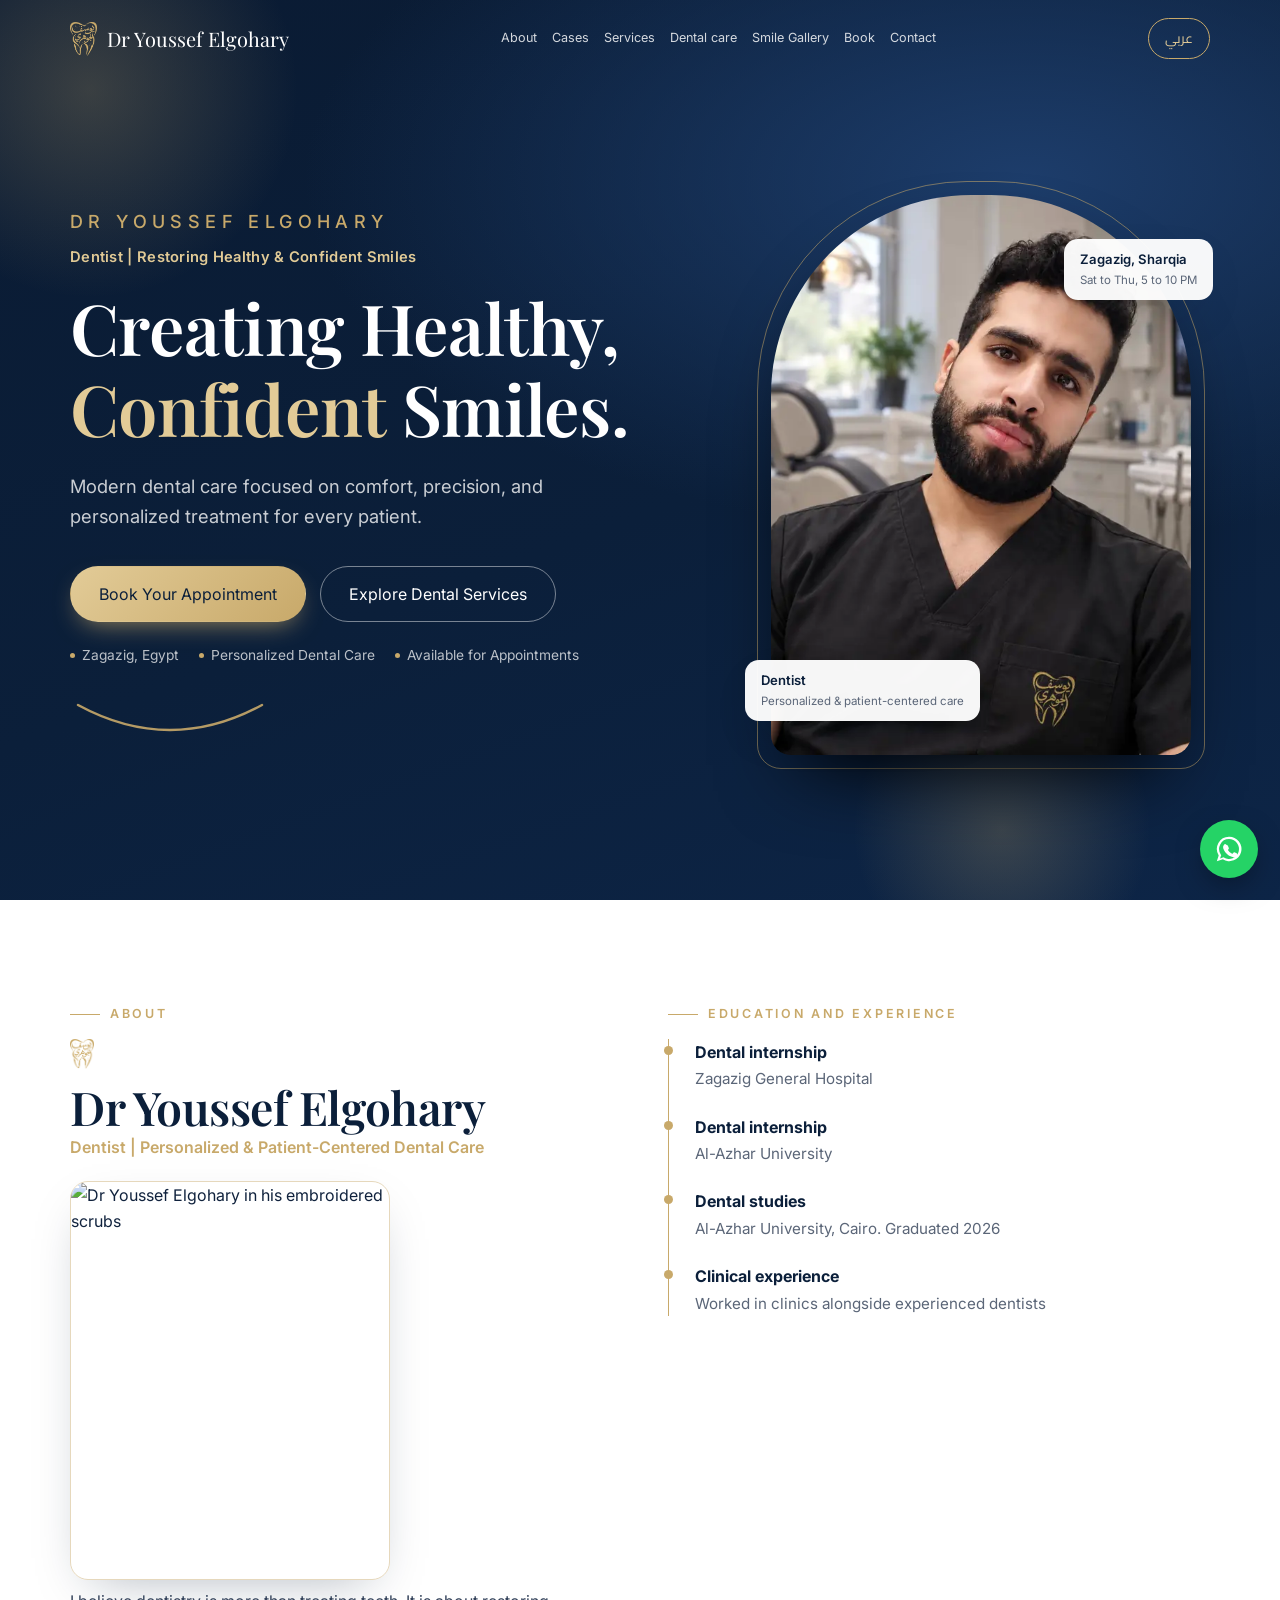
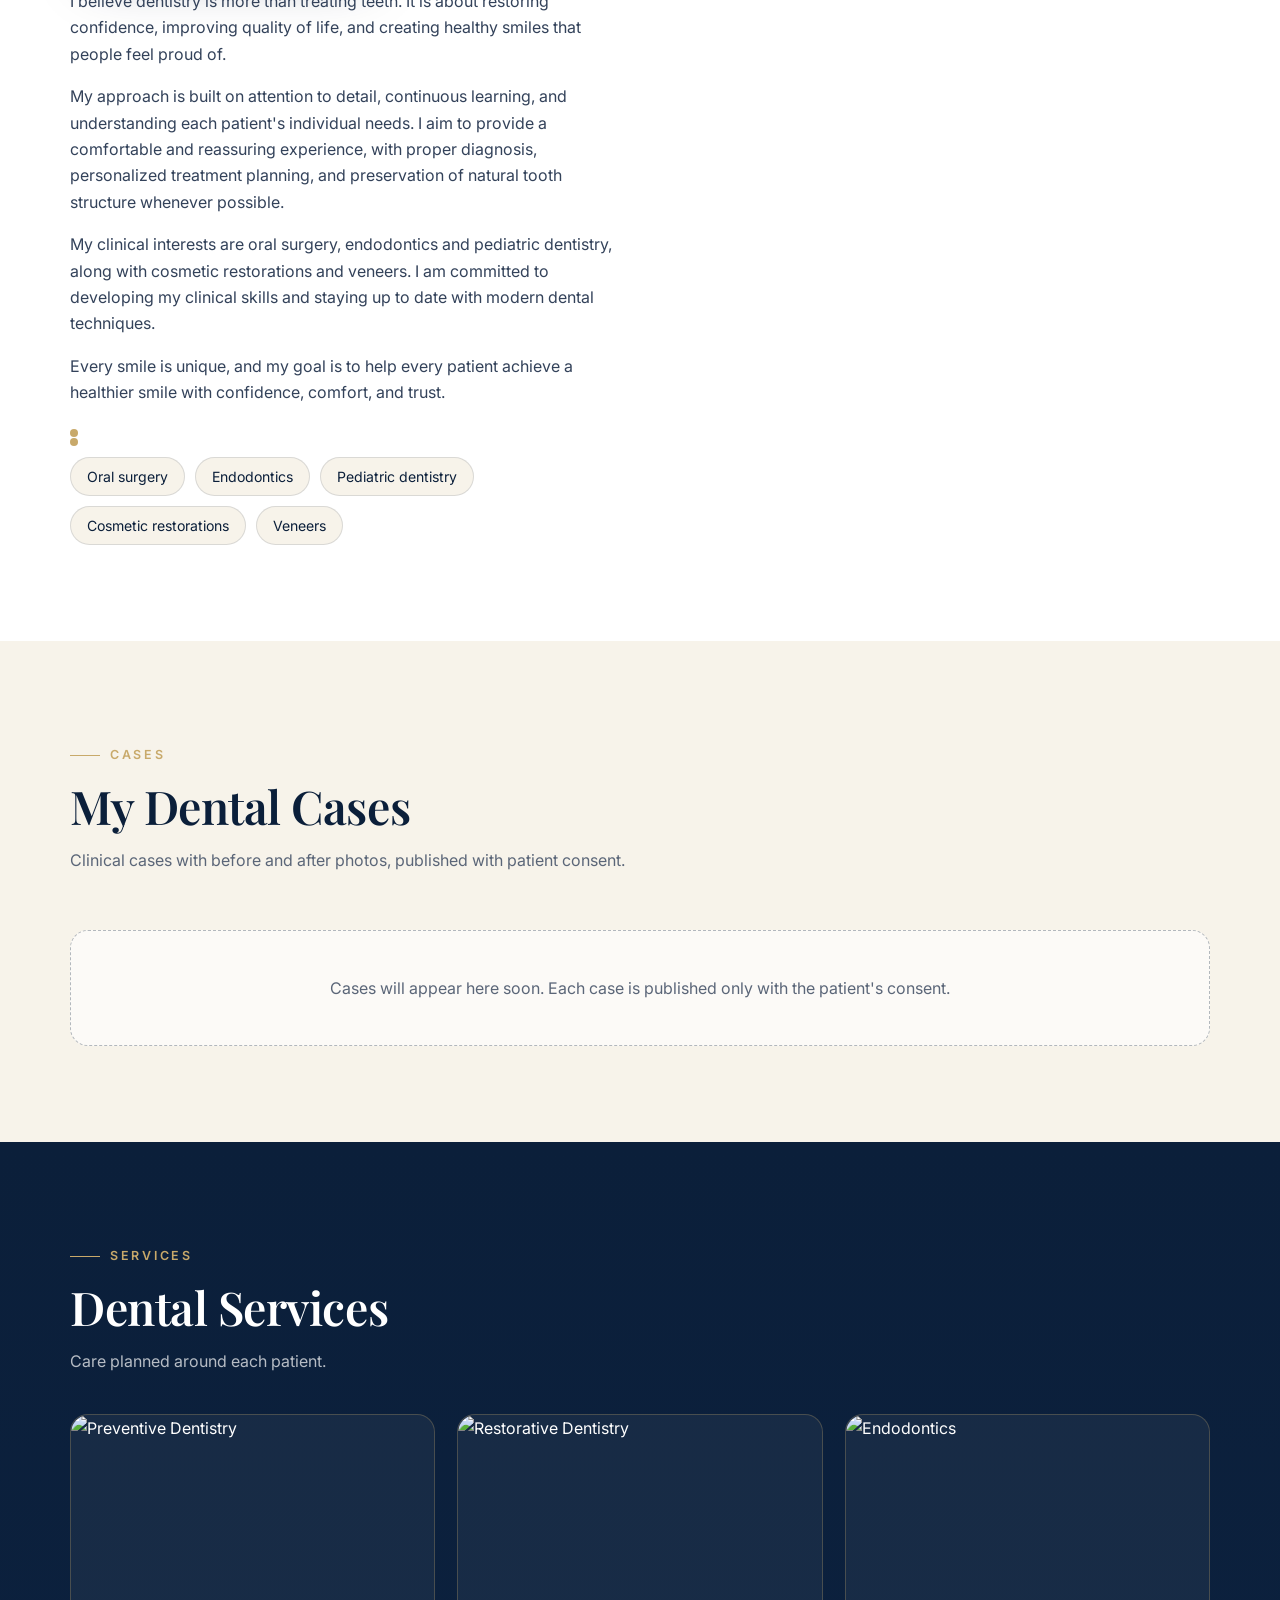
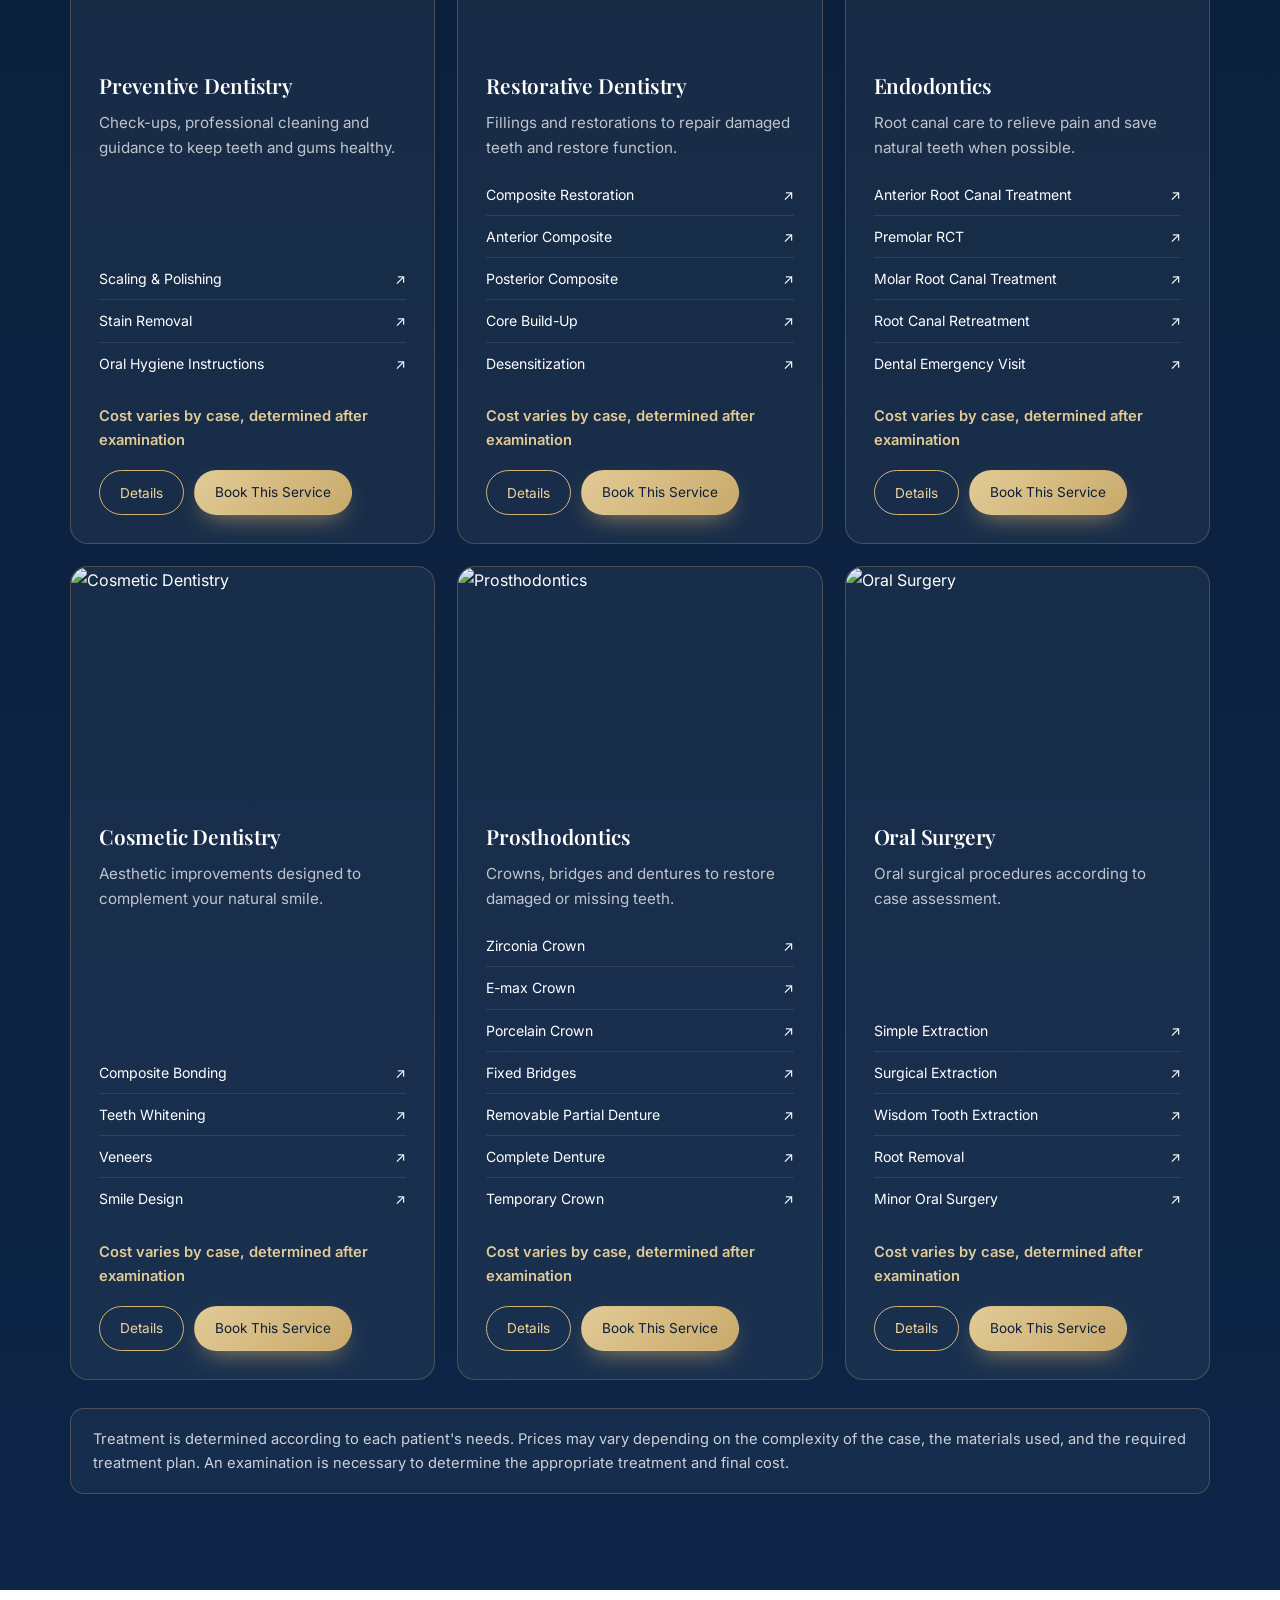
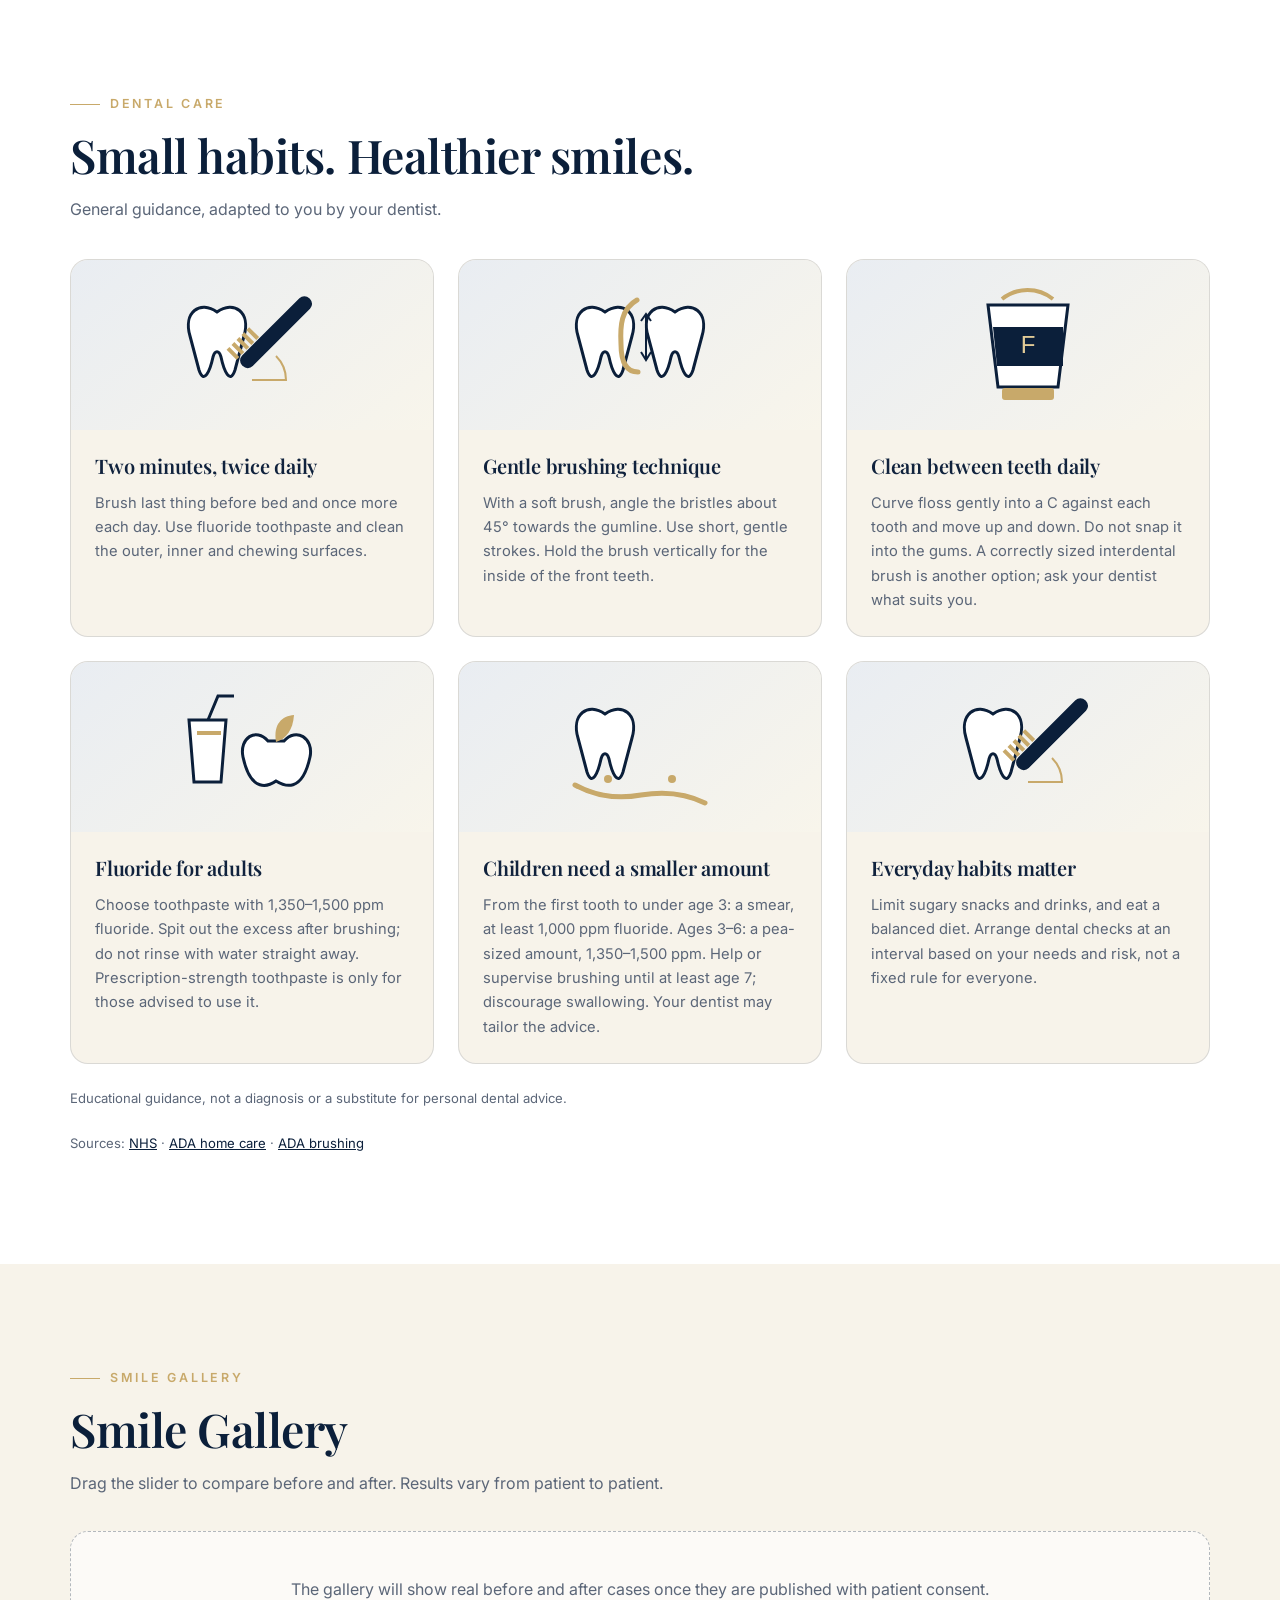
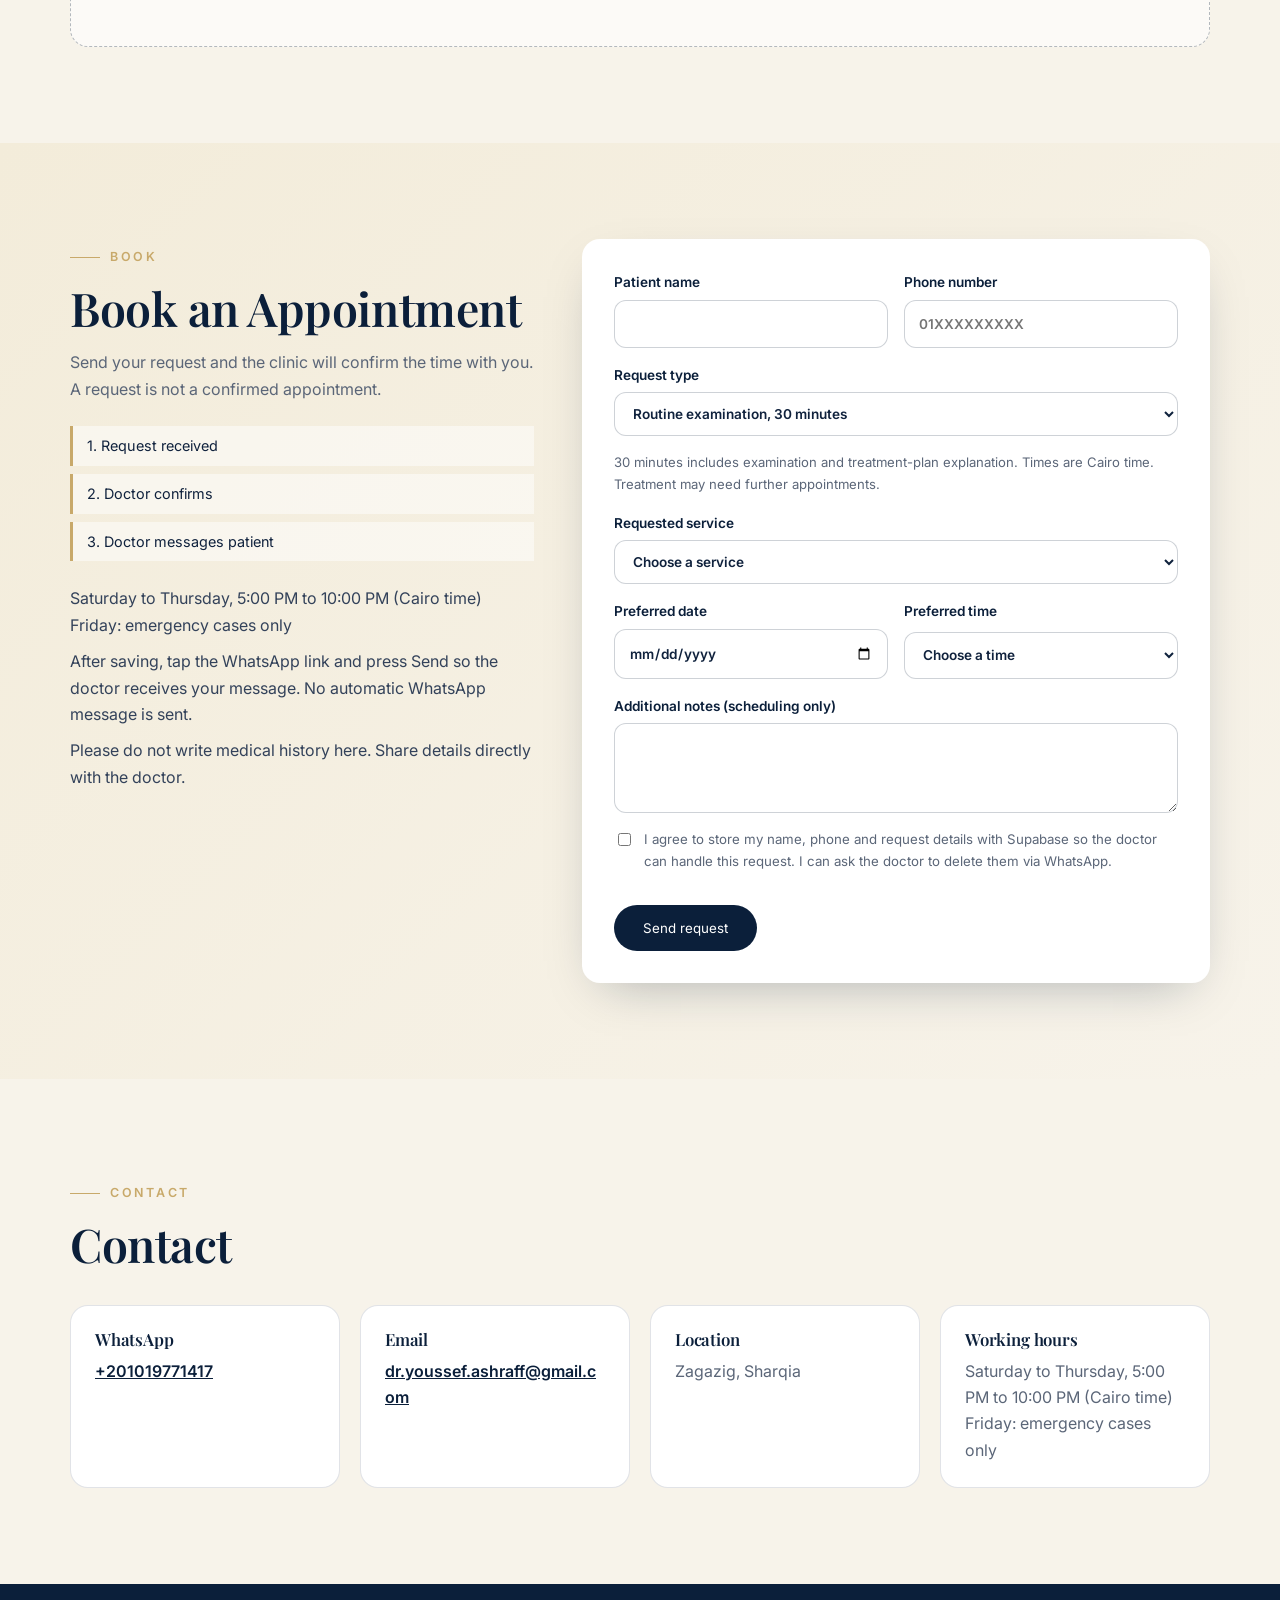
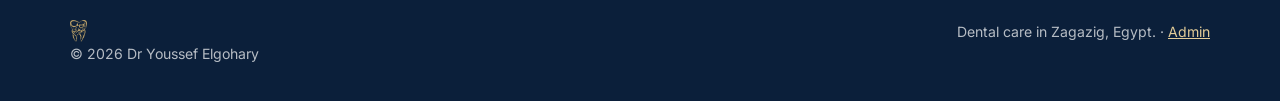
==== commit 490469ee: "Version care guide script for updated drawings Updated the version of care.js in the index.html file" ====
--- a/index.html
+++ b/index.html
@@ -87,5 +87,5 @@
 <a class="wa" id="wa" href="#" target="_blank" rel="noopener" aria-label="WhatsApp"><svg viewBox="0 0 32 32"><path d="M16 3a13 13 0 0 0-11 19.8L3 29l6.4-2A13 13 0 1 0 16 3zm0 2.4a10.6 10.6 0 1 1-5.4 19.7l-.4-.2-3.7 1.2 1.2-3.6-.3-.4A10.6 10.6 0 0 1 16 5.4zm-4 5.2c-.3 0-.7.1-1 .5-.4.4-1.300 1.300-1.300 3.100s1.300 3.600 1.500 3.800c.2.300 2.600 4.200 6.400 5.700 3.100 1.200 3.700 1 4.400.9.700-.1 2.200-.9 2.500-1.800.3-.9.300-1.600.2-1.800l-.6-.4-2.300-1.100c-.3-.1-.6-.2-.8.200l-1 1.200c-.2.200-.4.300-.7.100a8.700 8.700 0 0 1-4.300-3.800c-.3-.5.300-.5.800-1.600.1-.2 0-.4 0-.6l-1-2.400c-.3-.6-.5-.5-.8-.5z"/></svg></a>
 <div class="ov" id="ov"><div class="bar2"><div class="wrap"><button id="ovx" data-i18n="back">Back to cases</button></div></div><div class="wrap cd" id="cd"></div></div>
 <div class="svcm" id="svcm" hidden><div class="svcm-box" role="dialog" aria-modal="true" aria-labelledby="svcm-t"><button class="svcm-x" id="svcm-x" aria-label="Close">&times;</button><img id="svcm-img" alt="" loading="lazy" decoding="async"><h3 id="svcm-t"></h3><div id="svcm-body"></div><div class="svcm-procs" id="svcm-procs"></div><a class="btn btn-gold" id="svcm-book" href="#book"></a></div></div>
-<script src="config.js?v=20261121b"></script><script src="care.js"></script><script src="script-v3.js?v=20261121fix10"></script>
+<script src="config.js?v=20261121b"></script><script src="care.js?v=20261121care1"></script><script src="script-v3.js?v=20261121fix10"></script>
 </body></html>
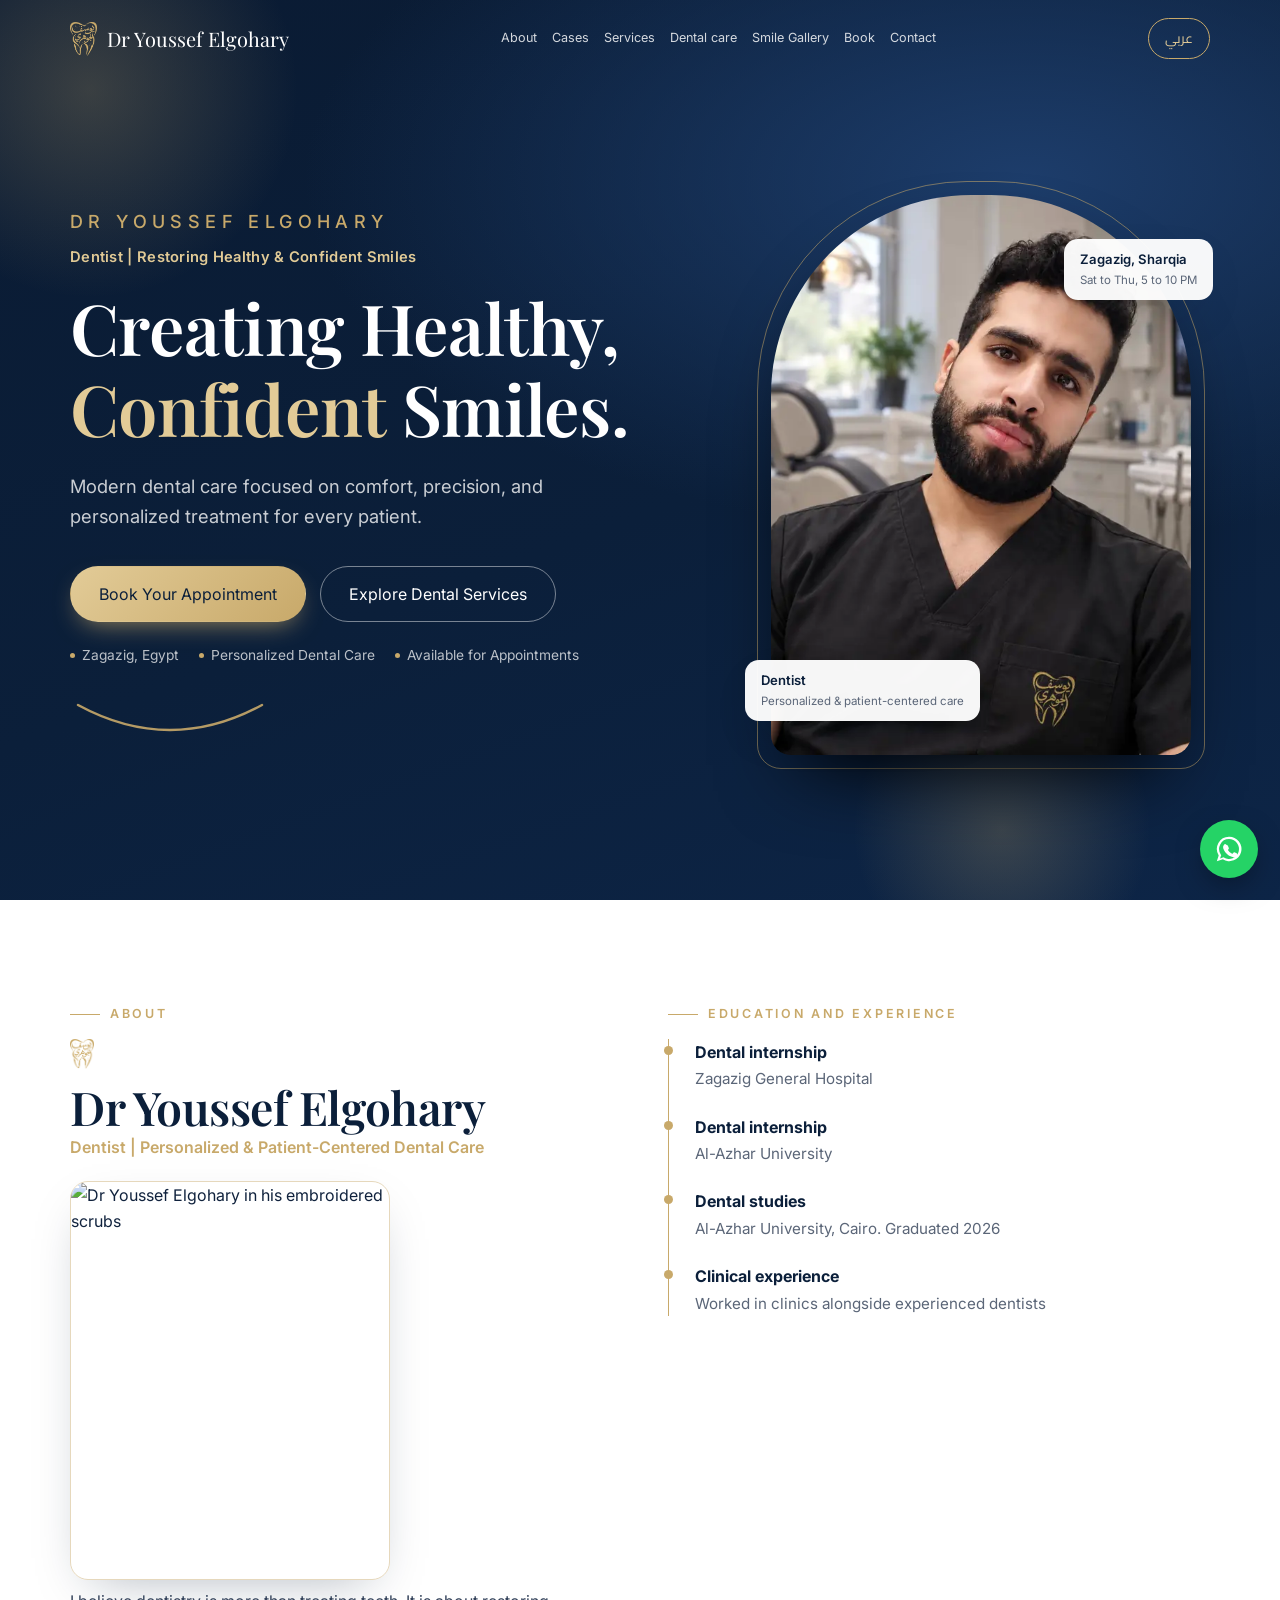
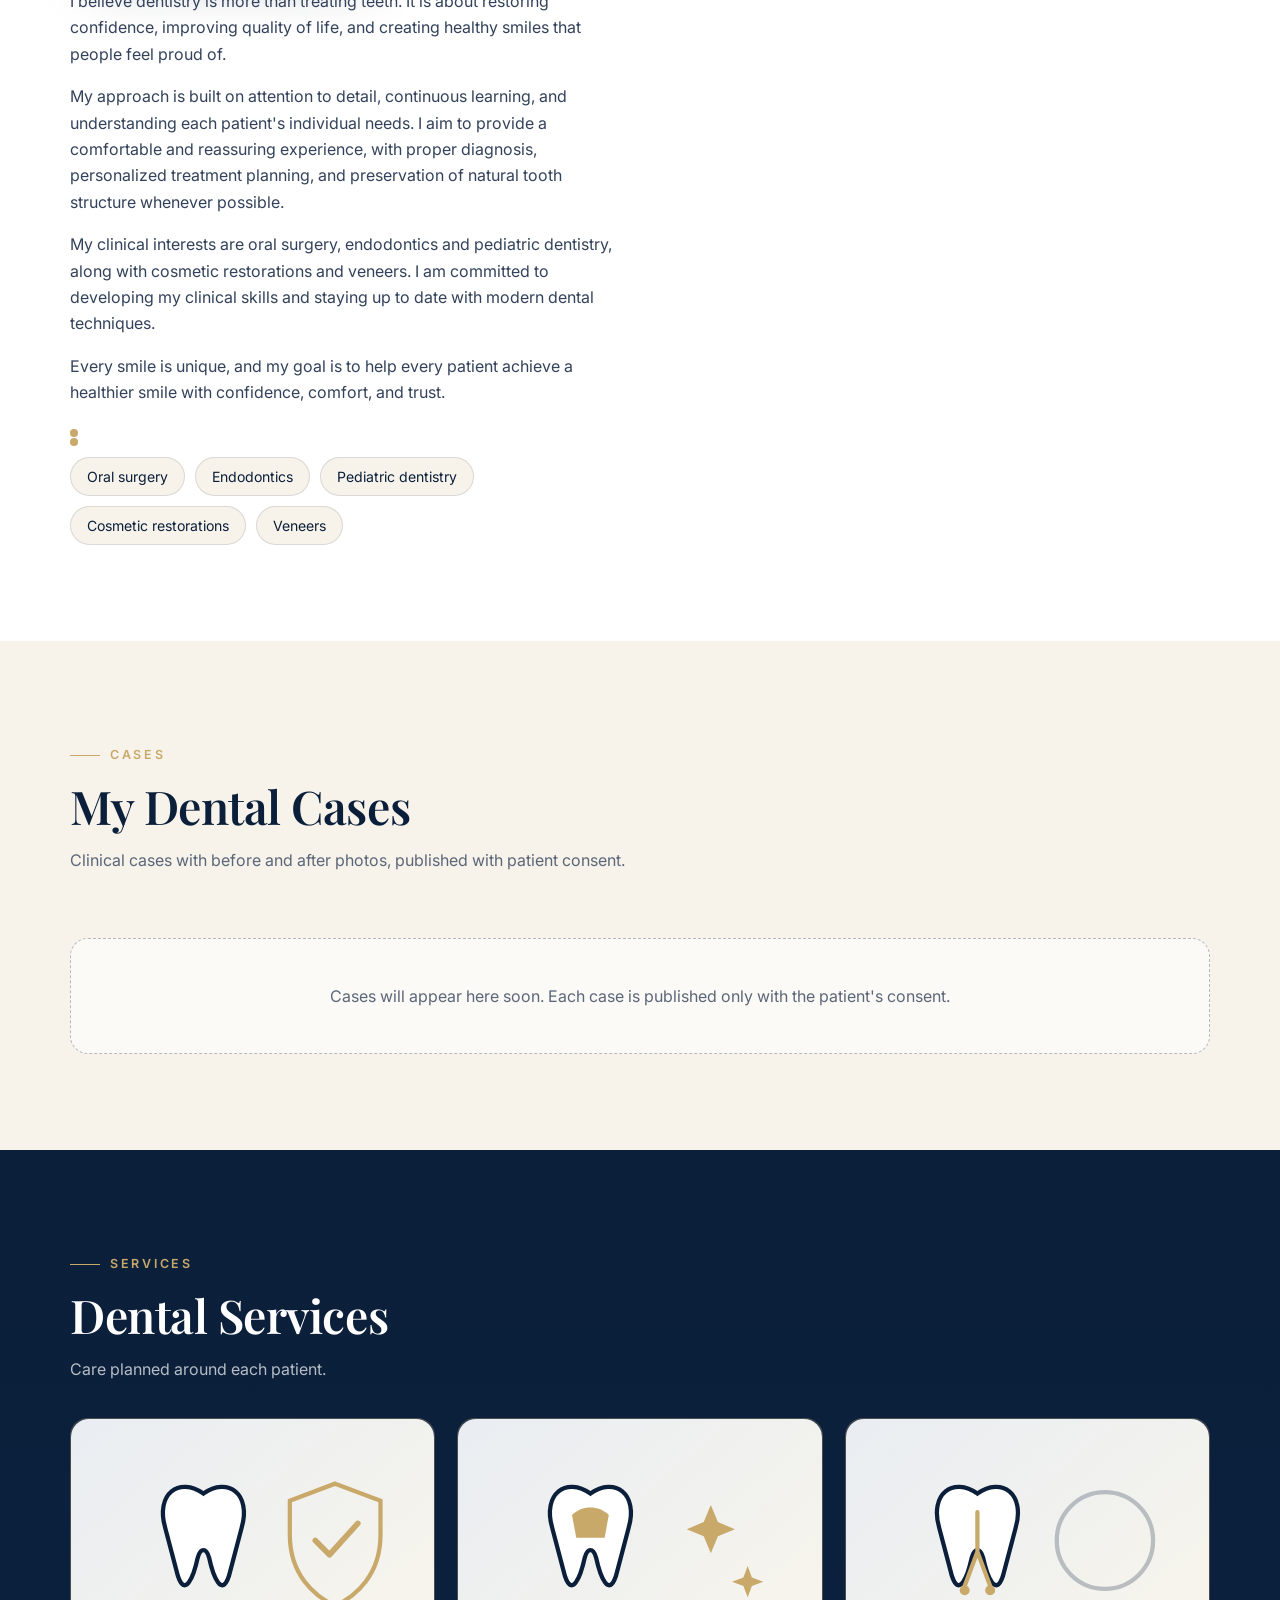
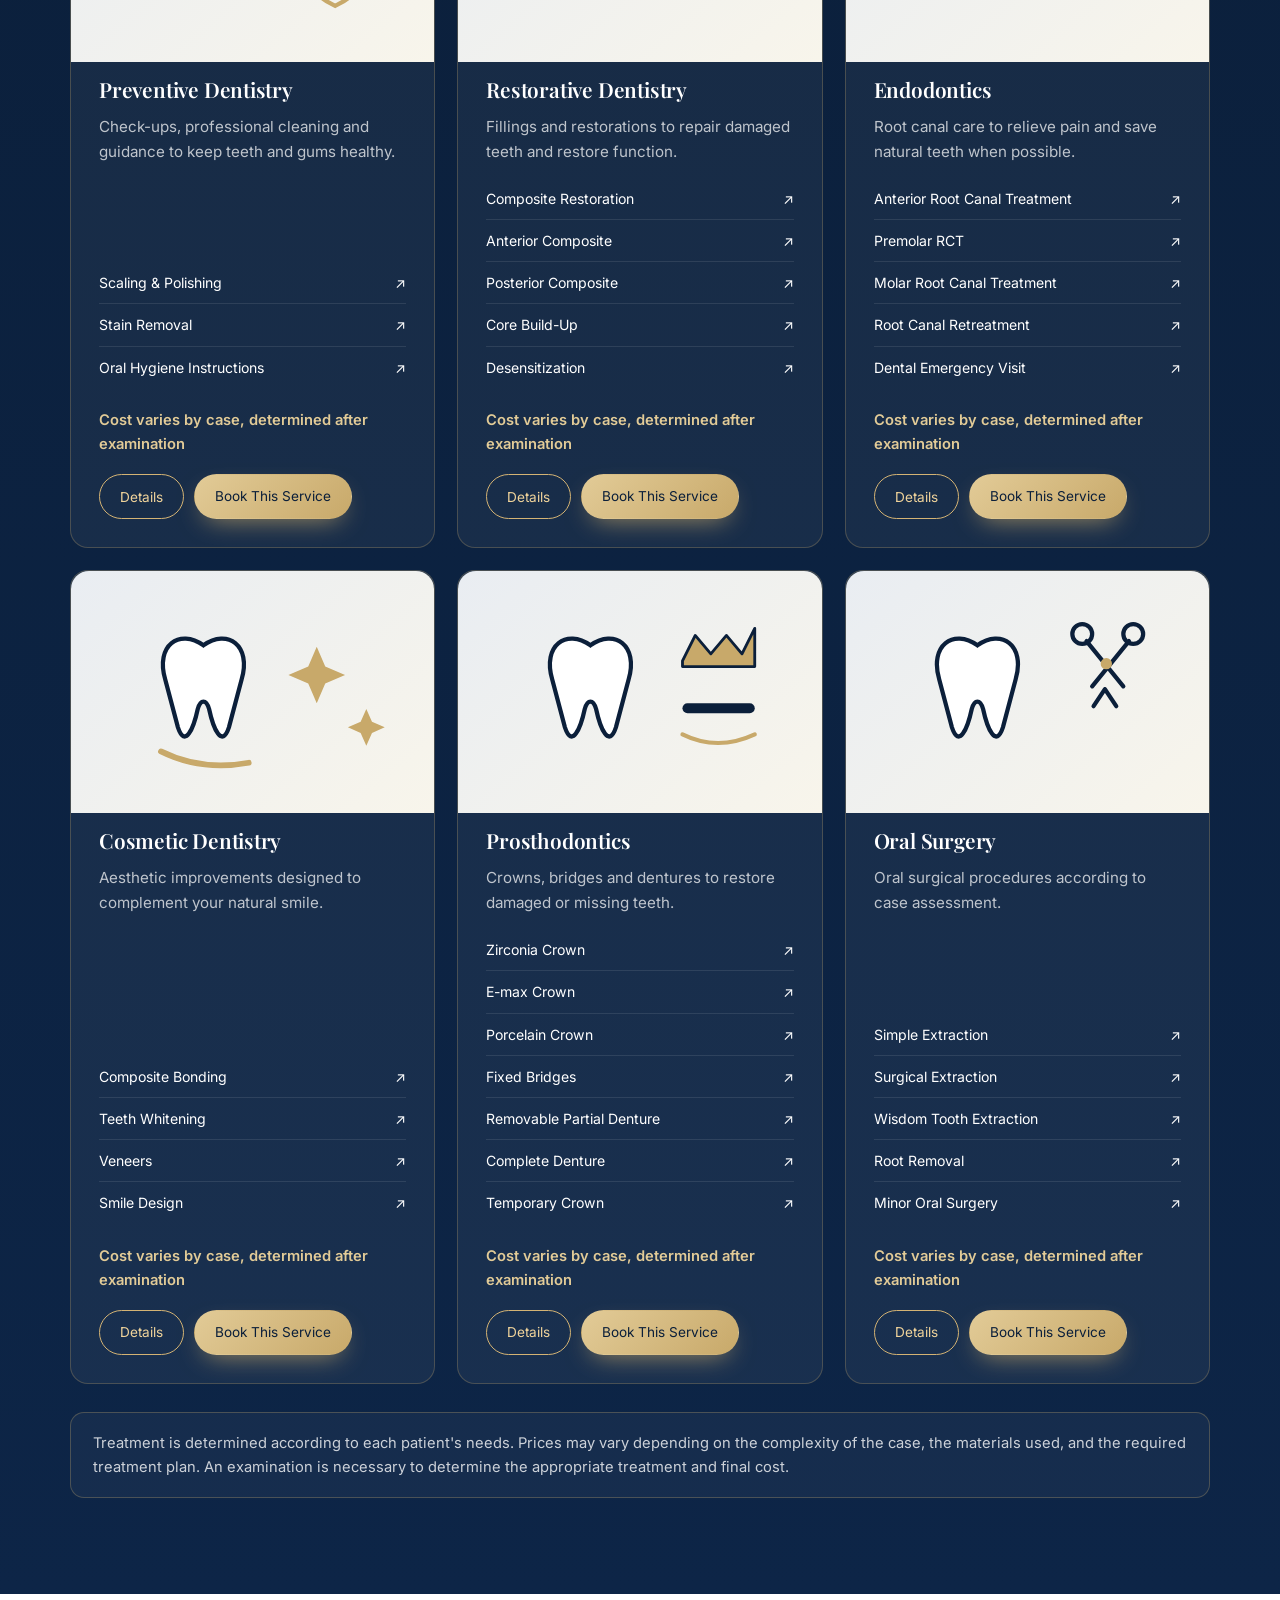
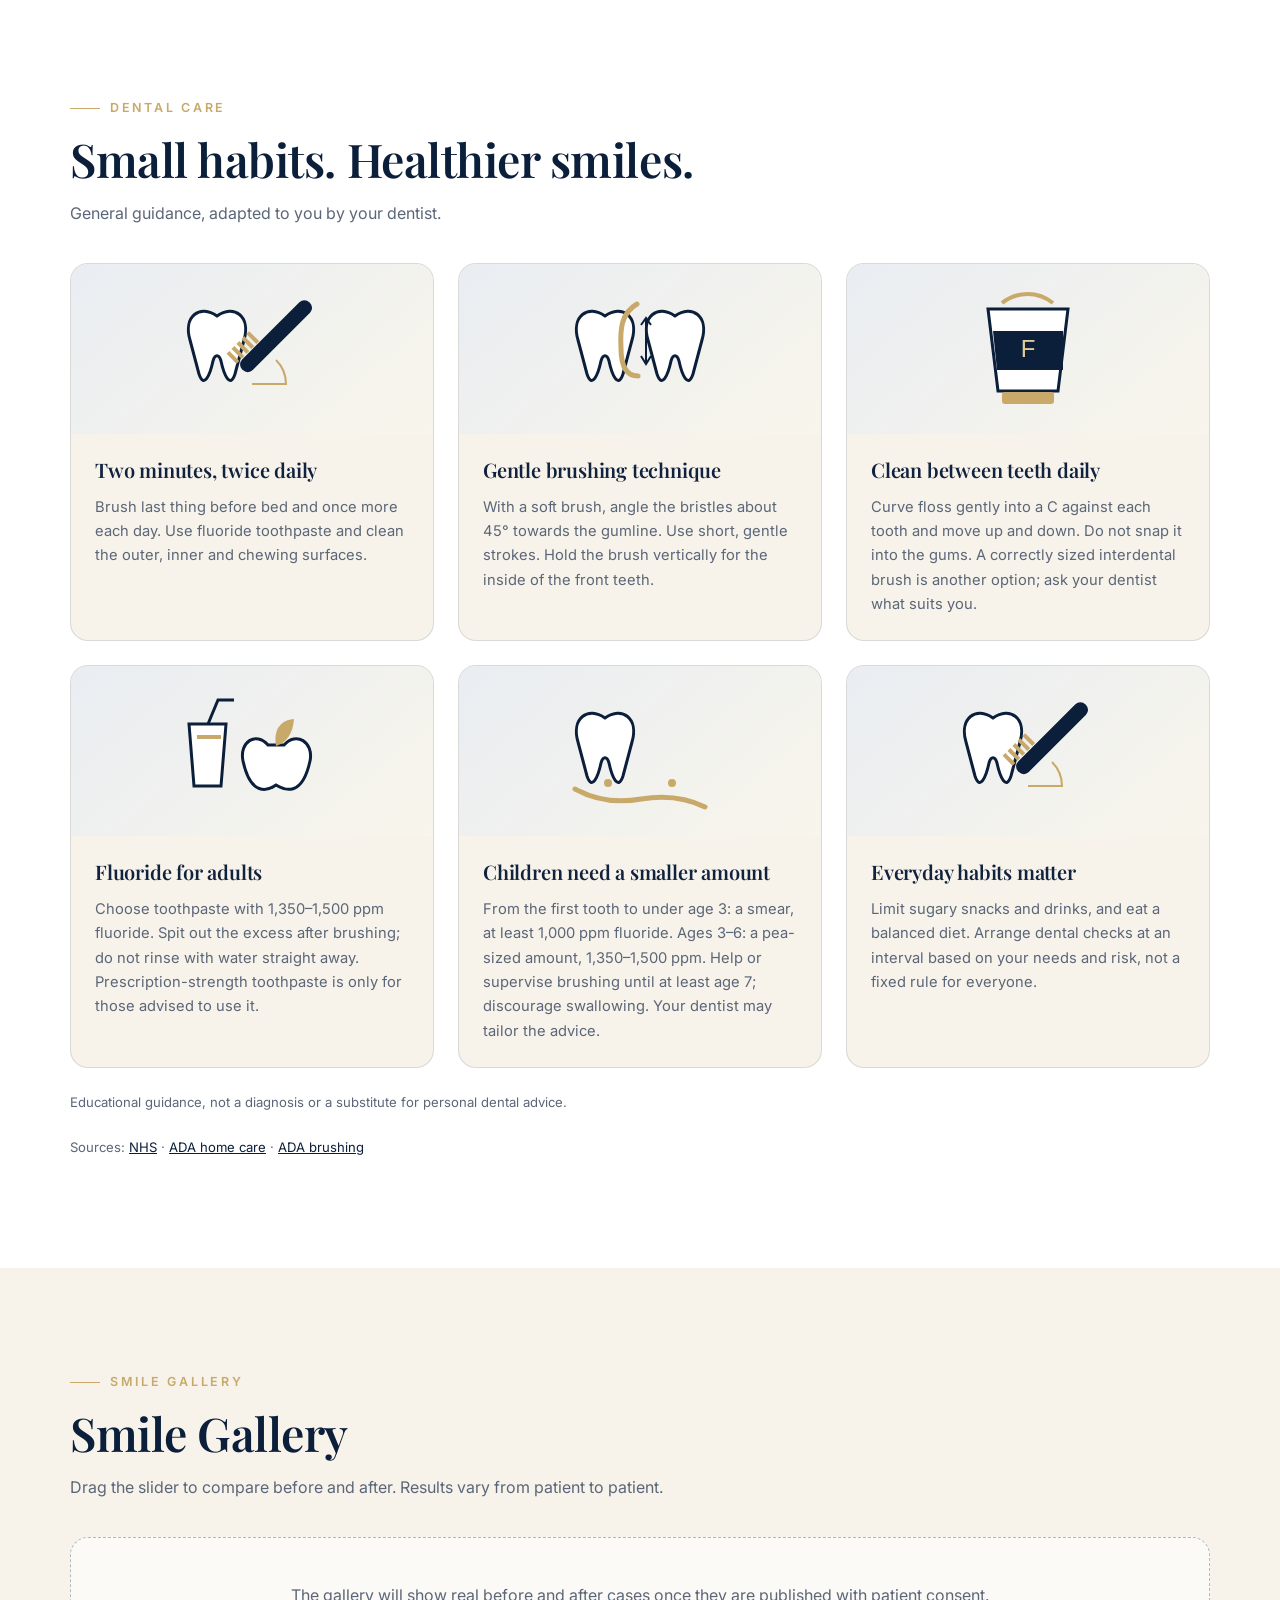
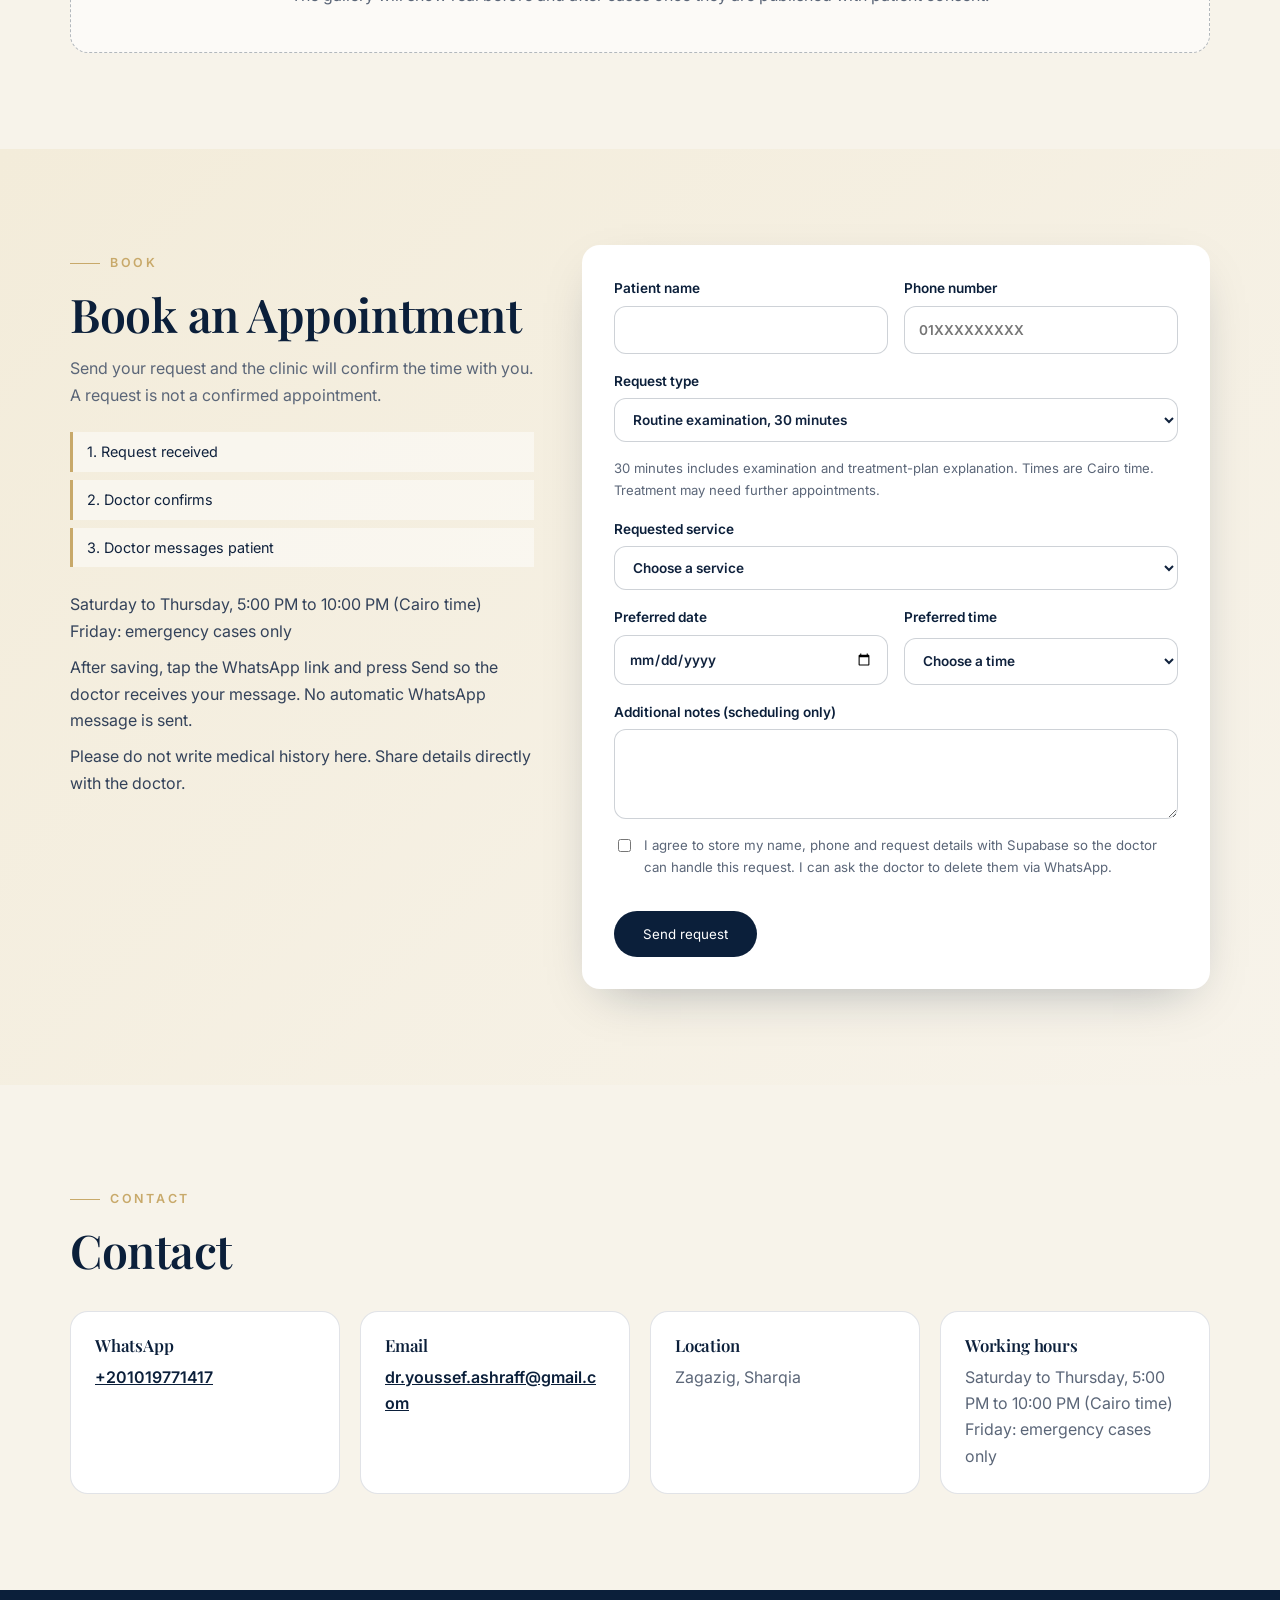
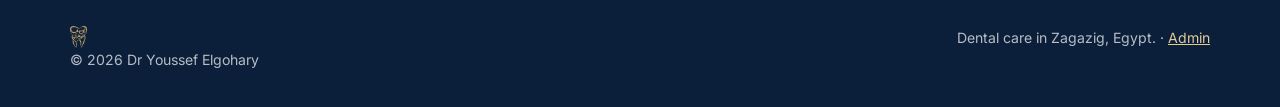
==== commit c9eae838: "polish1: bump asset versions" ====
--- a/index.html
+++ b/index.html
@@ -9,7 +9,7 @@
 <link rel="preconnect" href="https://fonts.googleapis.com"><link rel="preconnect" href="https://fonts.gstatic.com" crossorigin>
 <link rel="preconnect" href="https://wslxnsfhjluzxdtzsxnz.supabase.co" crossorigin>
 <link href="https://fonts.googleapis.com/css2?family=Cairo:wght@400;600;700&family=Inter:wght@400;500;600&family=Playfair+Display:wght@500;600&display=swap" rel="stylesheet">
-<link rel="stylesheet" href="style-v3.css?v=20261121fix10">
+<link rel="stylesheet" href="style-v3.css?v=20261121polish1">
 <script type="application/ld+json">{"@context":"https://schema.org","@type":"Dentist","name":"Dr Youssef Elgohary","address":{"@type":"PostalAddress","addressLocality":"Zagazig","addressRegion":"Sharqia","addressCountry":"EG"}}</script>
 </head>
 <body>
@@ -87,5 +87,5 @@
 <a class="wa" id="wa" href="#" target="_blank" rel="noopener" aria-label="WhatsApp"><svg viewBox="0 0 32 32"><path d="M16 3a13 13 0 0 0-11 19.8L3 29l6.4-2A13 13 0 1 0 16 3zm0 2.4a10.6 10.6 0 1 1-5.4 19.7l-.4-.2-3.7 1.2 1.2-3.6-.3-.4A10.6 10.6 0 0 1 16 5.4zm-4 5.2c-.3 0-.7.1-1 .5-.4.4-1.300 1.300-1.300 3.100s1.300 3.600 1.500 3.800c.2.300 2.600 4.200 6.400 5.700 3.100 1.200 3.700 1 4.400.9.700-.1 2.200-.9 2.500-1.800.3-.9.300-1.600.2-1.800l-.6-.4-2.300-1.100c-.3-.1-.6-.2-.8.200l-1 1.200c-.2.200-.4.300-.7.100a8.700 8.700 0 0 1-4.300-3.800c-.3-.5.300-.5.800-1.600.1-.2 0-.4 0-.6l-1-2.400c-.3-.6-.5-.5-.8-.5z"/></svg></a>
 <div class="ov" id="ov"><div class="bar2"><div class="wrap"><button id="ovx" data-i18n="back">Back to cases</button></div></div><div class="wrap cd" id="cd"></div></div>
 <div class="svcm" id="svcm" hidden><div class="svcm-box" role="dialog" aria-modal="true" aria-labelledby="svcm-t"><button class="svcm-x" id="svcm-x" aria-label="Close">&times;</button><img id="svcm-img" alt="" loading="lazy" decoding="async"><h3 id="svcm-t"></h3><div id="svcm-body"></div><div class="svcm-procs" id="svcm-procs"></div><a class="btn btn-gold" id="svcm-book" href="#book"></a></div></div>
-<script src="config.js?v=20261121b"></script><script src="care.js?v=20261121care1"></script><script src="script-v3.js?v=20261121fix10"></script>
+<script src="config.js?v=20261121b"></script><script src="care.js?v=20261121care1"></script><script src="script-v3.js?v=20261121polish1"></script>
 </body></html>
--- a/style-v3.css
+++ b/style-v3.css
@@ -154,11 +154,11 @@
 .cred li:before{content:"";position:absolute;inset-inline-start:0;top:.5em;width:8px;height:8px;border-radius:50%;background:var(--gold)}
 
 /* fix8: service card photos + service details modal */
-.sph{width:calc(100% + 56px);max-width:none;margin:-28px -28px 4px;aspect-ratio:3/2;object-fit:cover;border-radius:var(--r) var(--r) 0 0;display:block}
+.sph{width:calc(100% + 56px);max-width:none;margin:-28px -28px 4px;aspect-ratio:3/2;object-fit:contain;box-sizing:border-box;padding:22px;background:linear-gradient(140deg,#e9edf2,#f8f5eb);border-radius:var(--r) var(--r) 0 0;display:block}
 .svcm{position:fixed;inset:0;background:rgba(4,12,26,.8);backdrop-filter:blur(4px);display:grid;place-items:center;padding:18px;z-index:120;overflow-y:auto}
 .svcm[hidden]{display:none}
 .svcm-box{position:relative;background:var(--navy2);border:1px solid rgba(200,169,106,.4);border-radius:var(--r);max-width:620px;width:100%;max-height:88vh;overflow-y:auto;padding:0 26px 26px;color:#fff}
-.svcm-box>img{width:calc(100% + 52px);max-width:none;margin:0 -26px 18px;aspect-ratio:21/9;object-fit:cover;border-radius:var(--r) var(--r) 0 0;display:block}
+.svcm-box>img{width:calc(100% + 52px);max-width:none;margin:0 -26px 18px;aspect-ratio:21/9;object-fit:contain;box-sizing:border-box;padding:16px;background:linear-gradient(140deg,#e9edf2,#f8f5eb);border-radius:var(--r) var(--r) 0 0;display:block}
 .svcm-box h3{font-size:1.35rem;margin:0 0 4px}
 .svcm-x{position:absolute;top:12px;inset-inline-end:12px;width:38px;height:38px;border-radius:50%;border:1px solid rgba(255,255,255,.25);background:rgba(11,31,58,.85);color:#fff;font-size:20px;line-height:1;cursor:pointer;z-index:2}
 .svcm-sec{margin-top:16px}
@@ -193,3 +193,7 @@
 .gal>div{min-width:0}
 .gcap{position:static;text-align:center;padding:2px 8px}
 .cd .cmp{max-width:720px;margin-inline:auto;max-height:75vh}
+
+/* polish1: original diagrams instead of stock, unified section rhythm, mobile nav tap targets */
+.svc,.gal,.care-grid,.cards{margin-top:36px}
+@media(max-width:1060px){.menu{gap:6px}.menu a{font-size:1.05rem;padding:12px 8px;width:100%;border-bottom:1px solid rgba(255,255,255,.08)}}
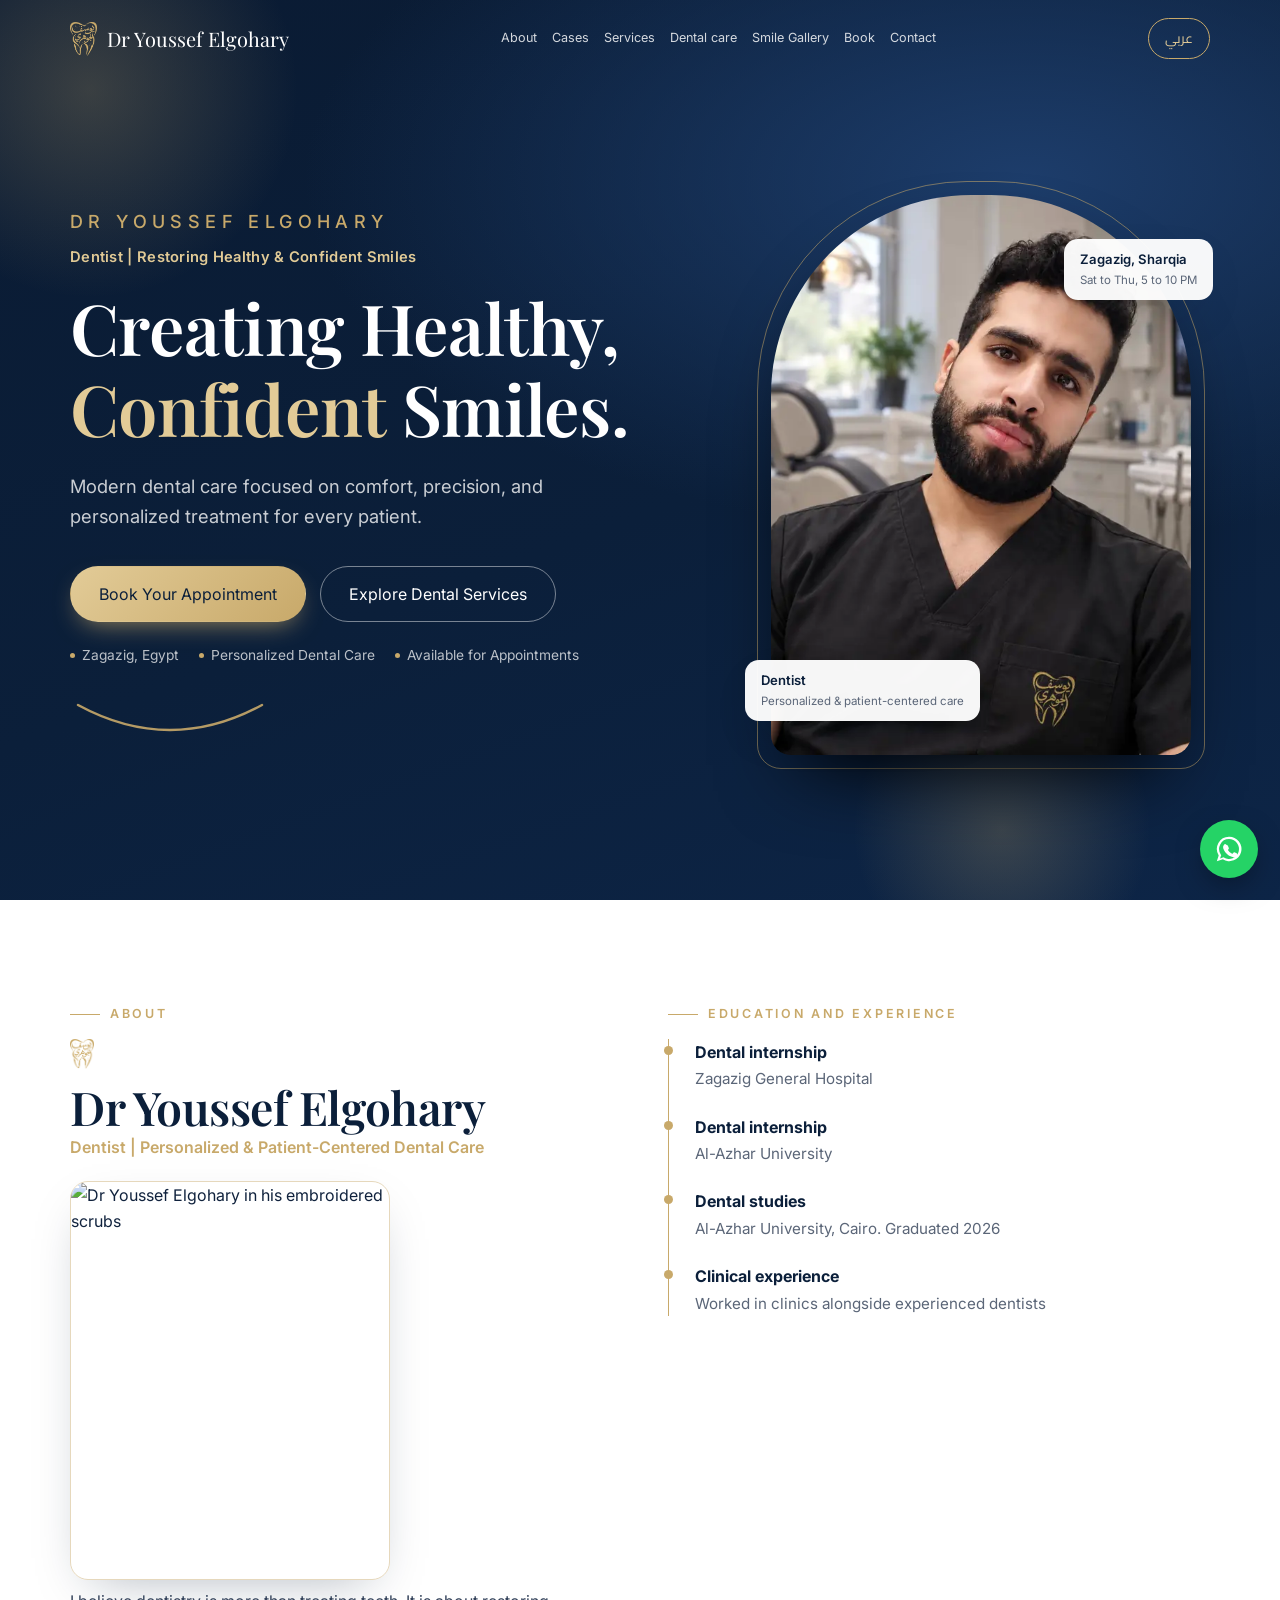
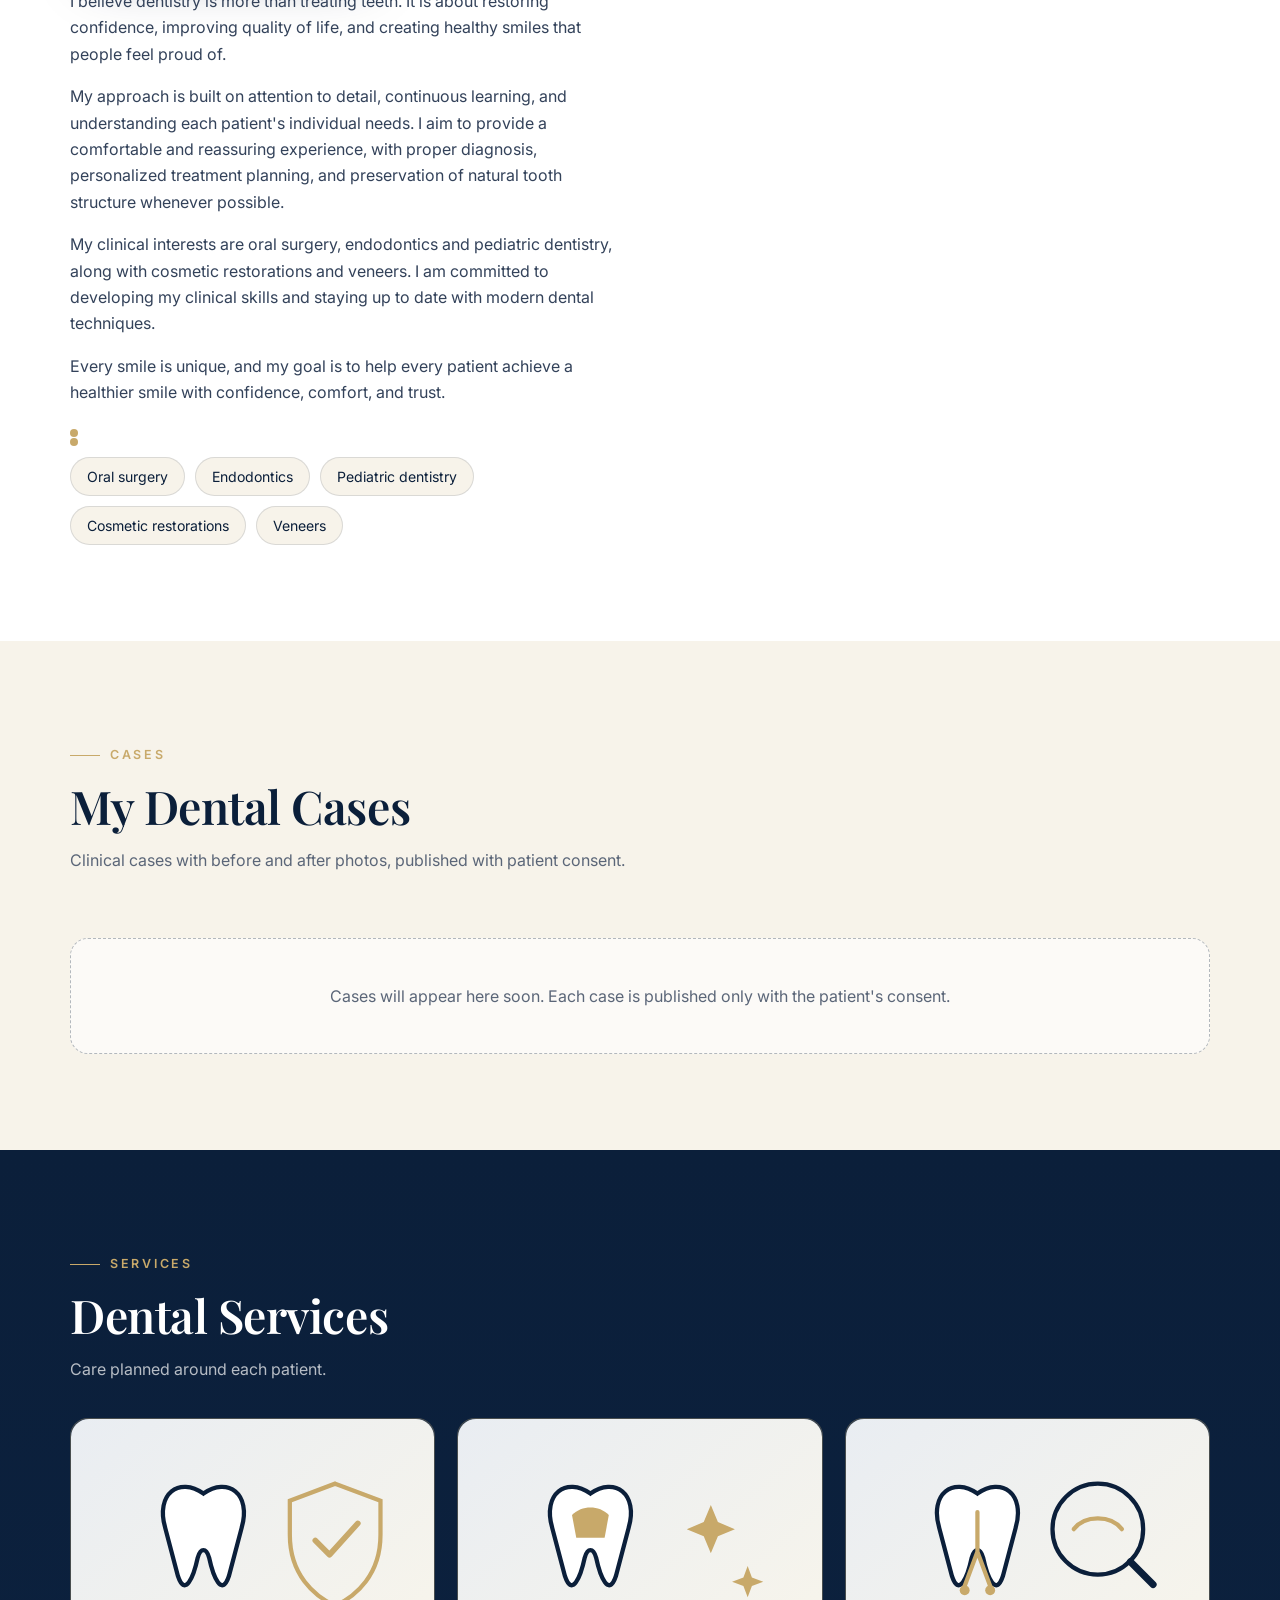
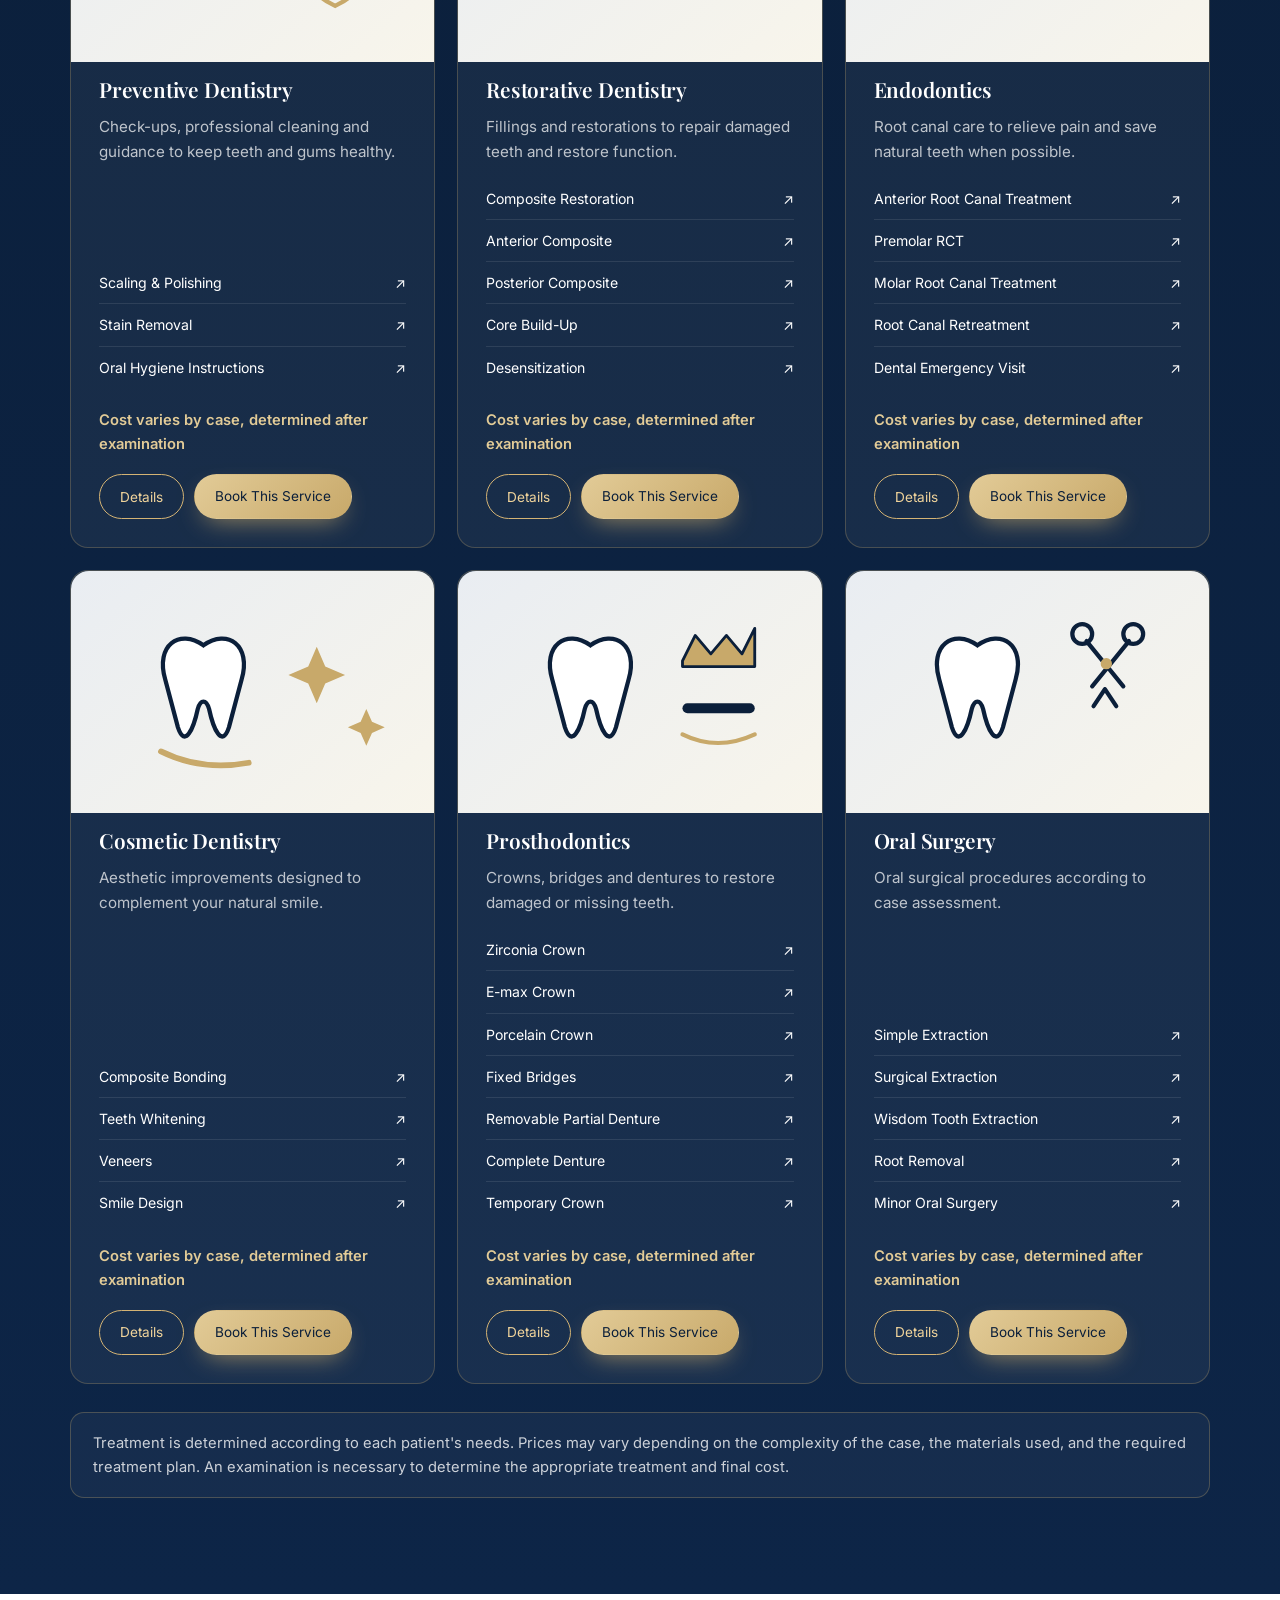
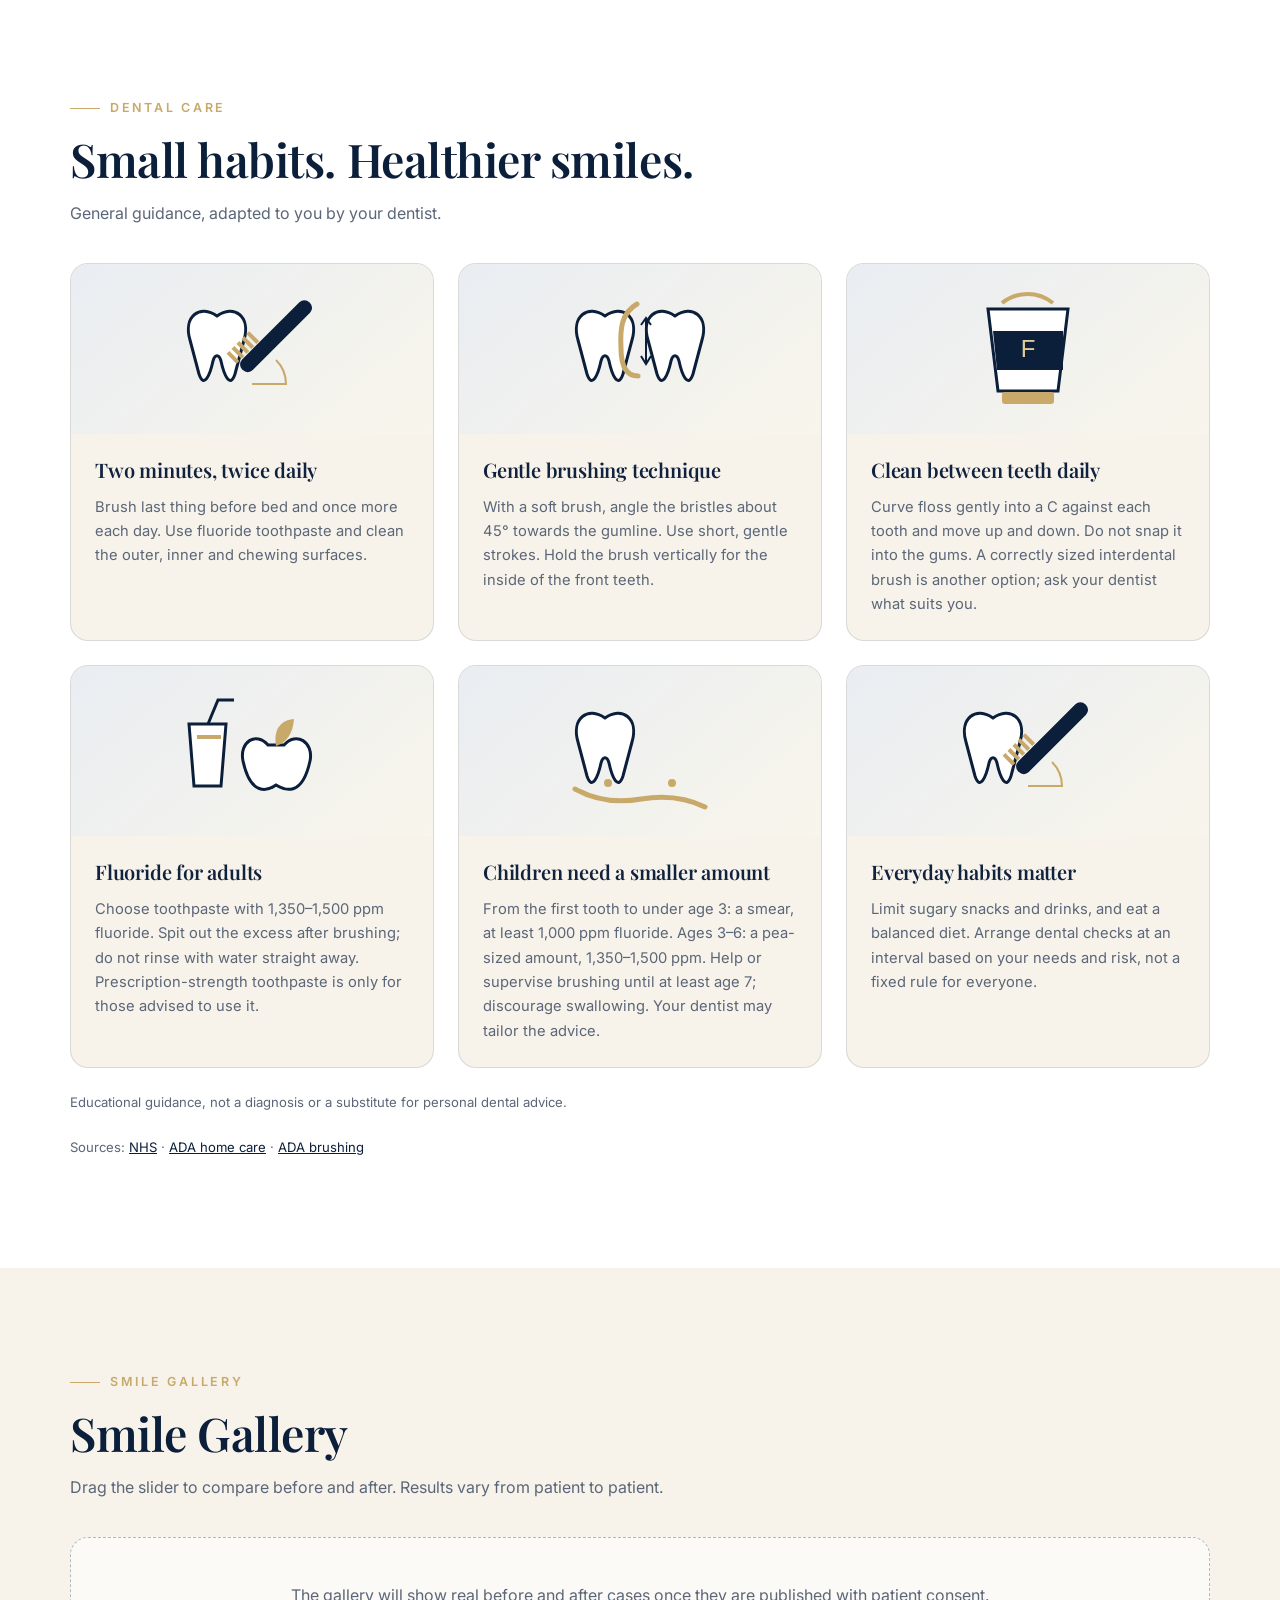
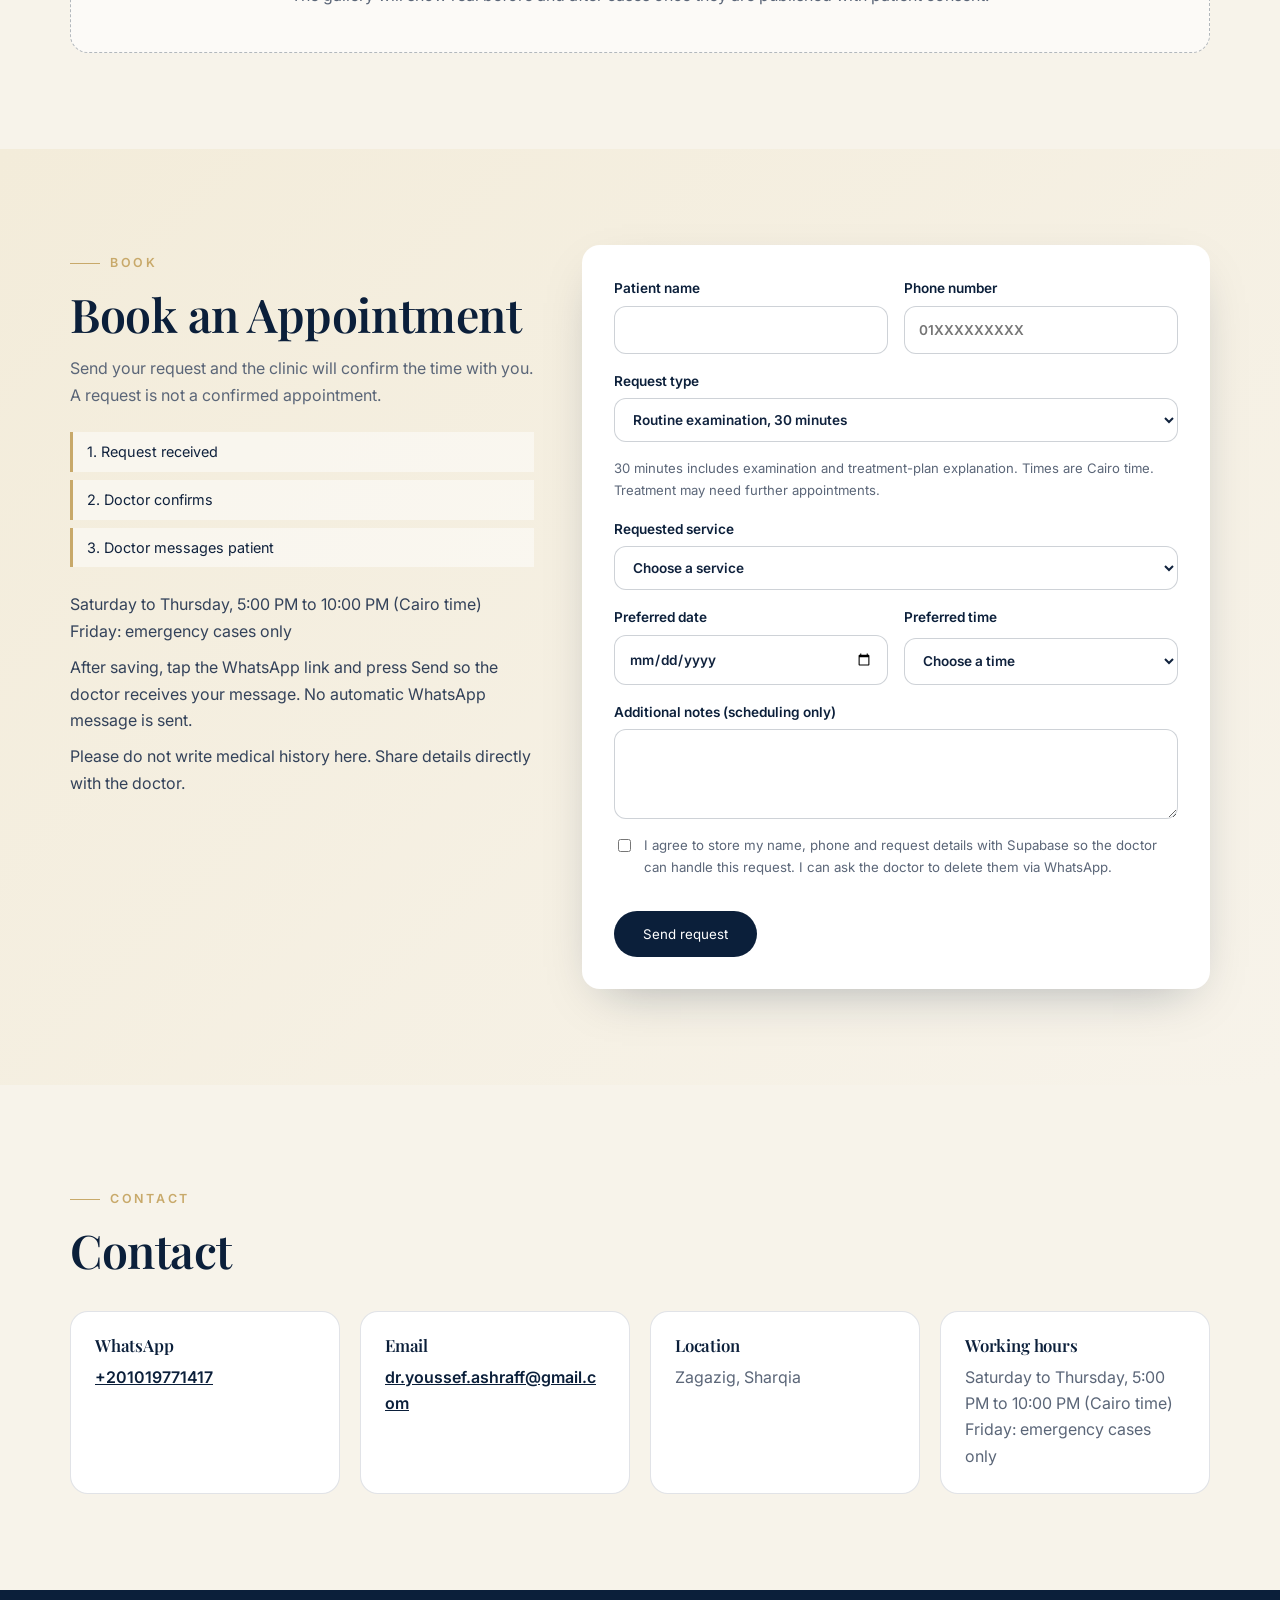
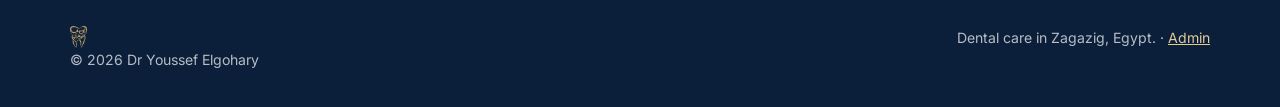
==== commit 8f909e85: "polish1b: bump script version" ====
--- a/index.html
+++ b/index.html
@@ -87,5 +87,5 @@
 <a class="wa" id="wa" href="#" target="_blank" rel="noopener" aria-label="WhatsApp"><svg viewBox="0 0 32 32"><path d="M16 3a13 13 0 0 0-11 19.8L3 29l6.4-2A13 13 0 1 0 16 3zm0 2.4a10.6 10.6 0 1 1-5.4 19.7l-.4-.2-3.7 1.2 1.2-3.6-.3-.4A10.6 10.6 0 0 1 16 5.4zm-4 5.2c-.3 0-.7.1-1 .5-.4.4-1.300 1.300-1.300 3.100s1.300 3.600 1.500 3.800c.2.300 2.600 4.200 6.400 5.700 3.100 1.200 3.700 1 4.400.9.700-.1 2.200-.9 2.500-1.800.3-.9.300-1.600.2-1.800l-.6-.4-2.300-1.100c-.3-.1-.6-.2-.8.200l-1 1.200c-.2.200-.4.300-.7.100a8.700 8.700 0 0 1-4.300-3.800c-.3-.5.300-.5.800-1.600.1-.2 0-.4 0-.6l-1-2.400c-.3-.6-.5-.5-.8-.5z"/></svg></a>
 <div class="ov" id="ov"><div class="bar2"><div class="wrap"><button id="ovx" data-i18n="back">Back to cases</button></div></div><div class="wrap cd" id="cd"></div></div>
 <div class="svcm" id="svcm" hidden><div class="svcm-box" role="dialog" aria-modal="true" aria-labelledby="svcm-t"><button class="svcm-x" id="svcm-x" aria-label="Close">&times;</button><img id="svcm-img" alt="" loading="lazy" decoding="async"><h3 id="svcm-t"></h3><div id="svcm-body"></div><div class="svcm-procs" id="svcm-procs"></div><a class="btn btn-gold" id="svcm-book" href="#book"></a></div></div>
-<script src="config.js?v=20261121b"></script><script src="care.js?v=20261121care1"></script><script src="script-v3.js?v=20261121polish1"></script>
+<script src="config.js?v=20261121b"></script><script src="care.js?v=20261121care1"></script><script src="script-v3.js?v=20261121polish2"></script>
 </body></html>
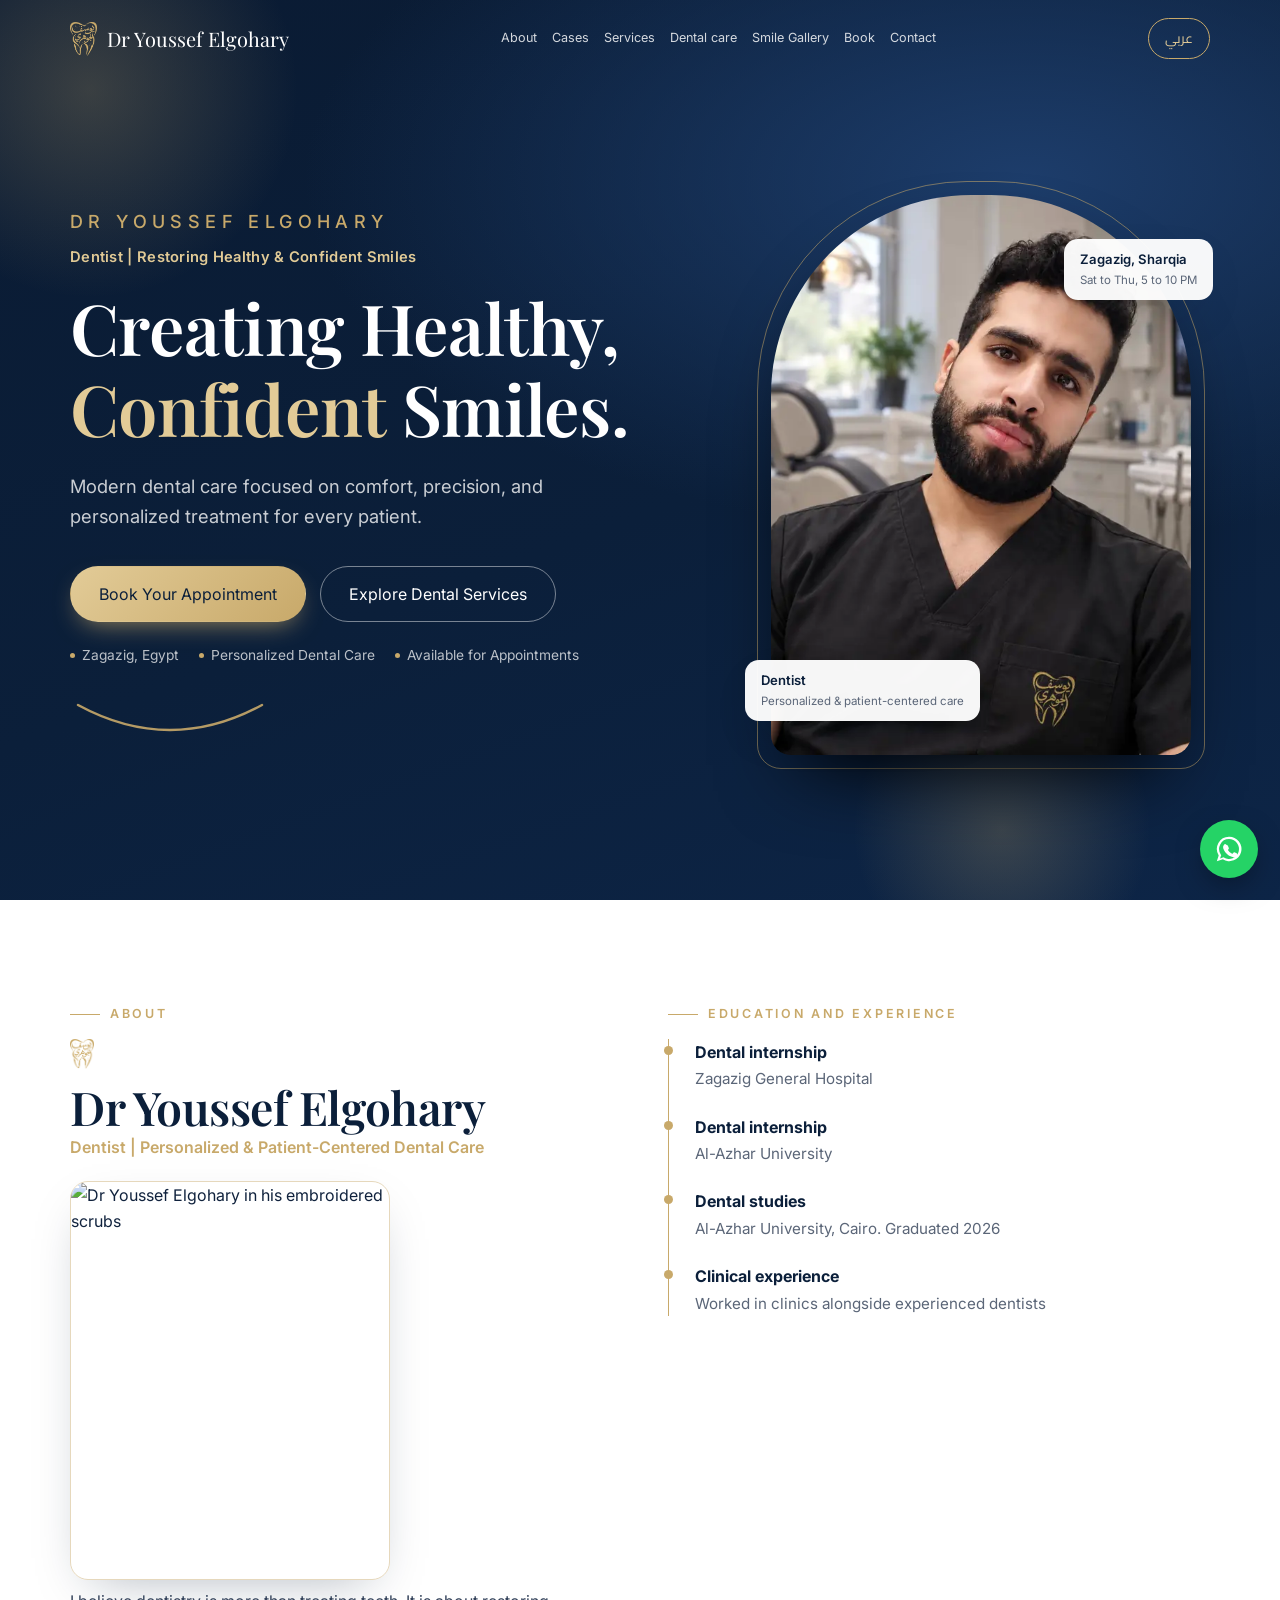
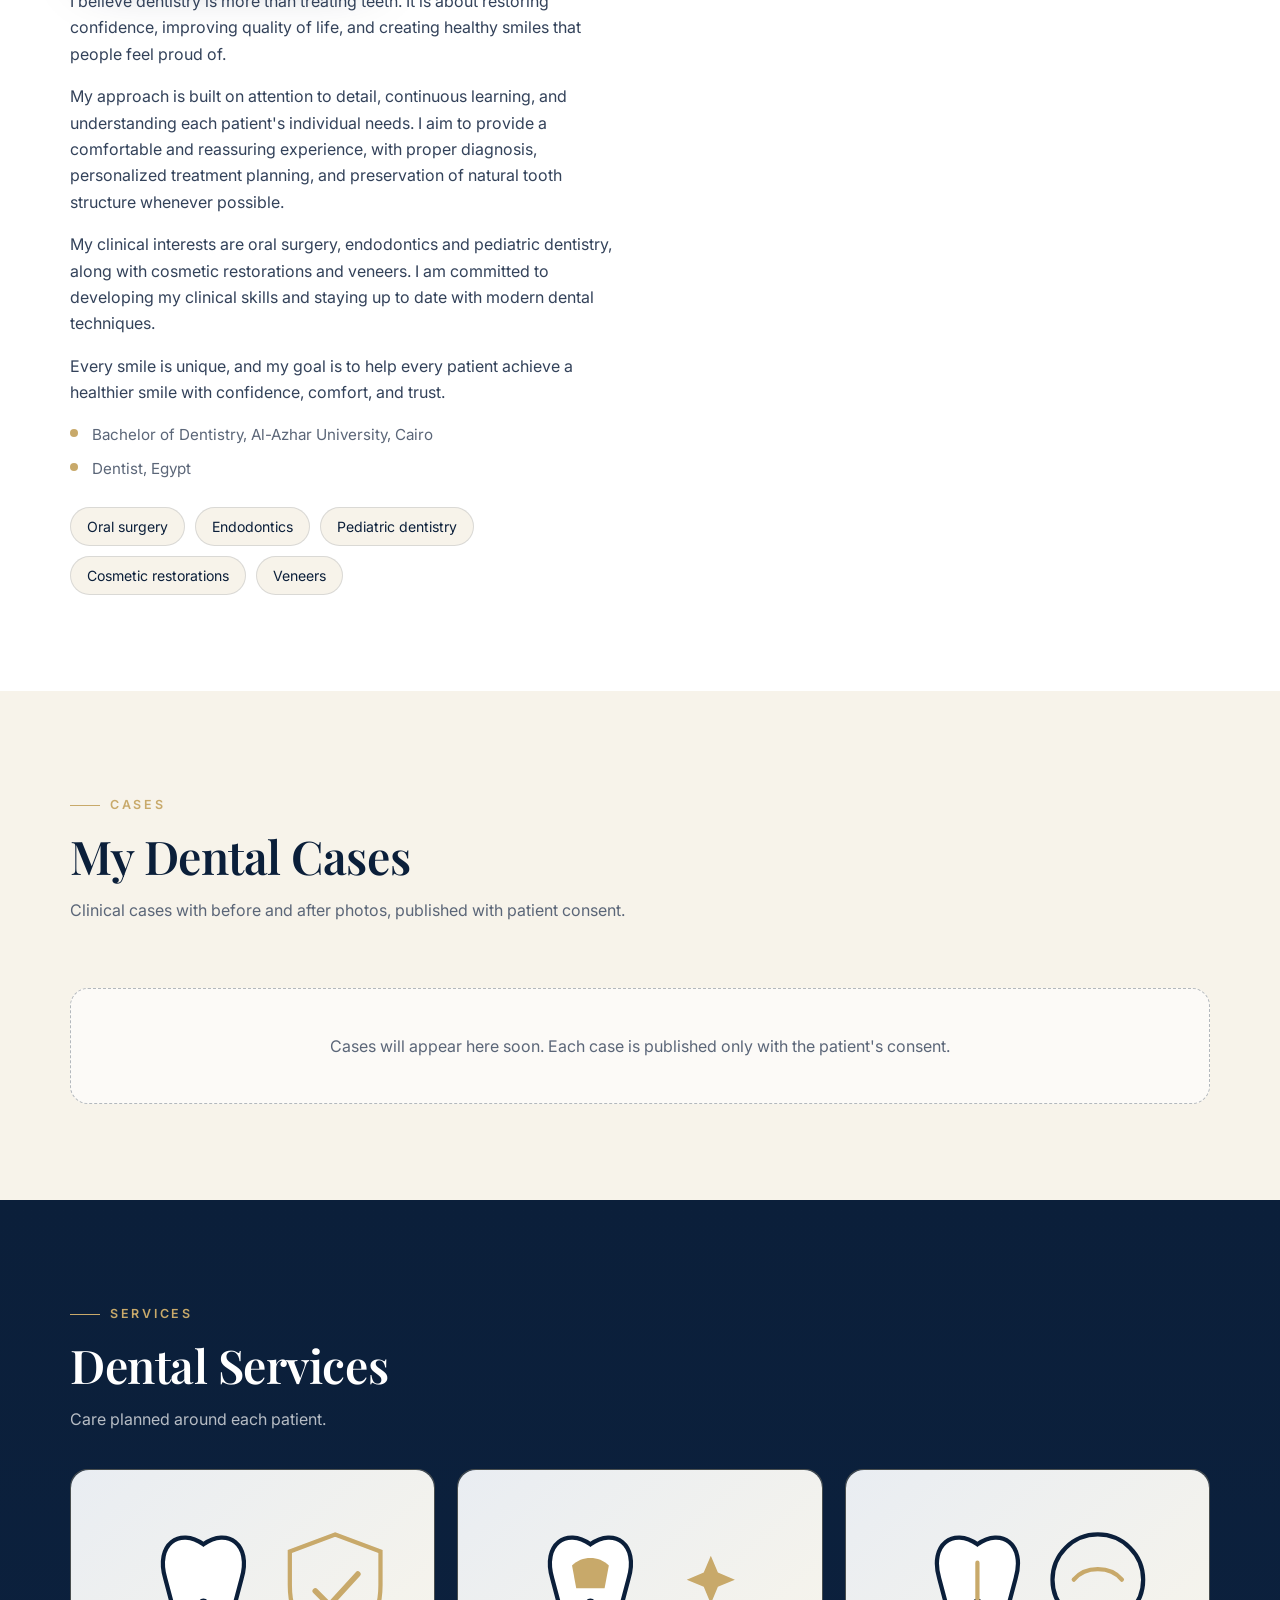
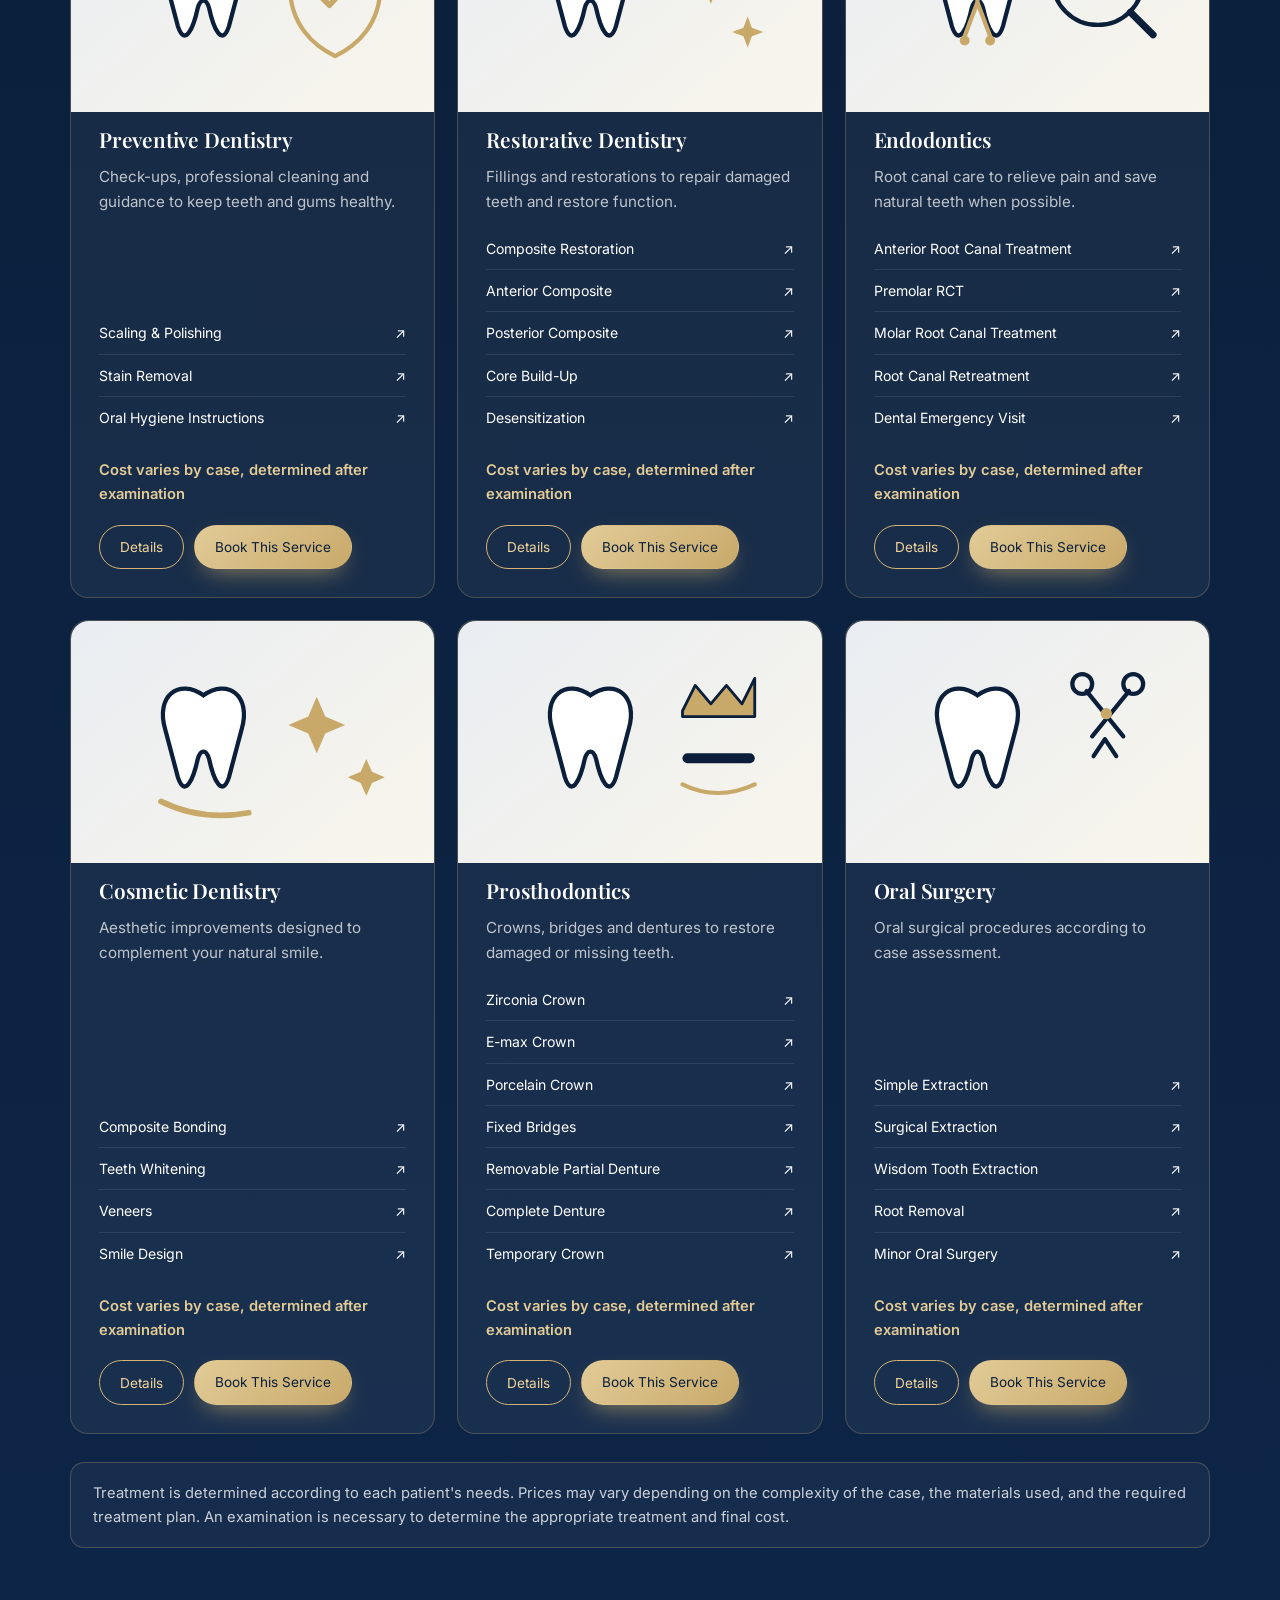
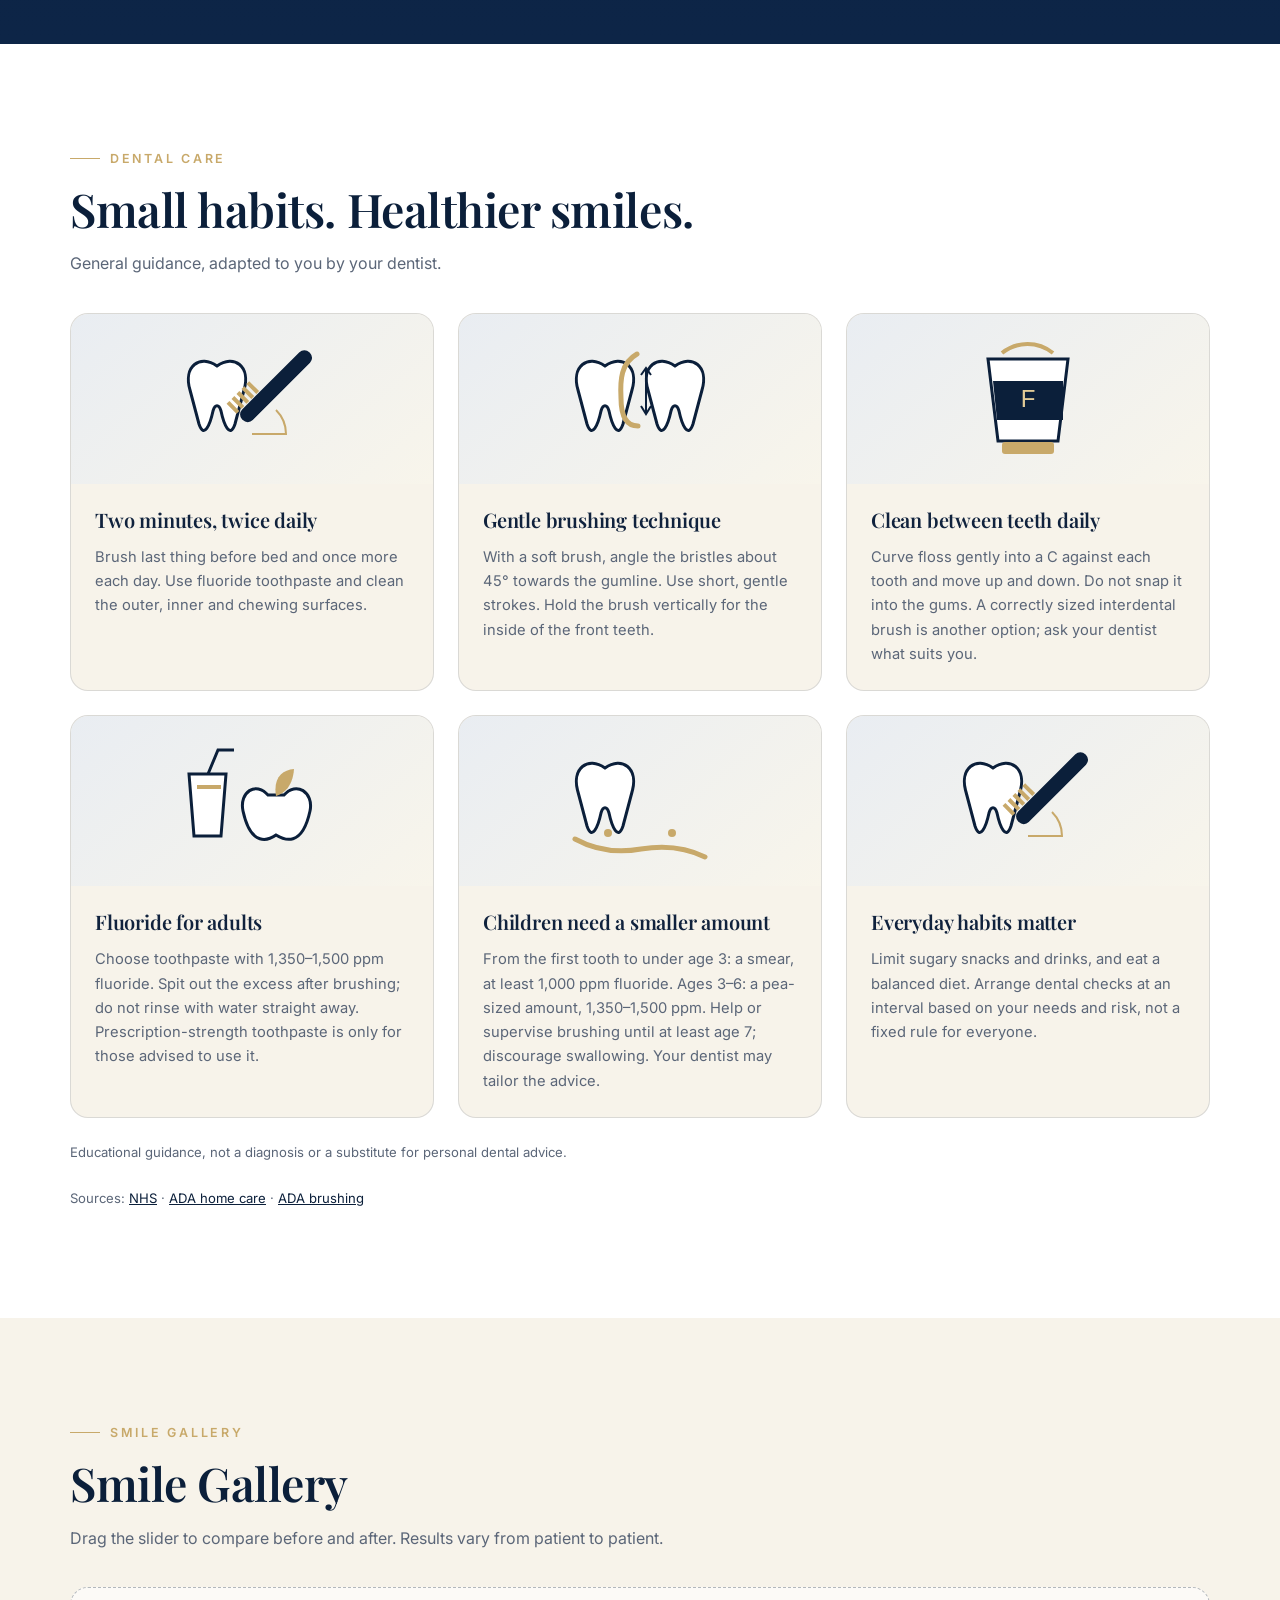
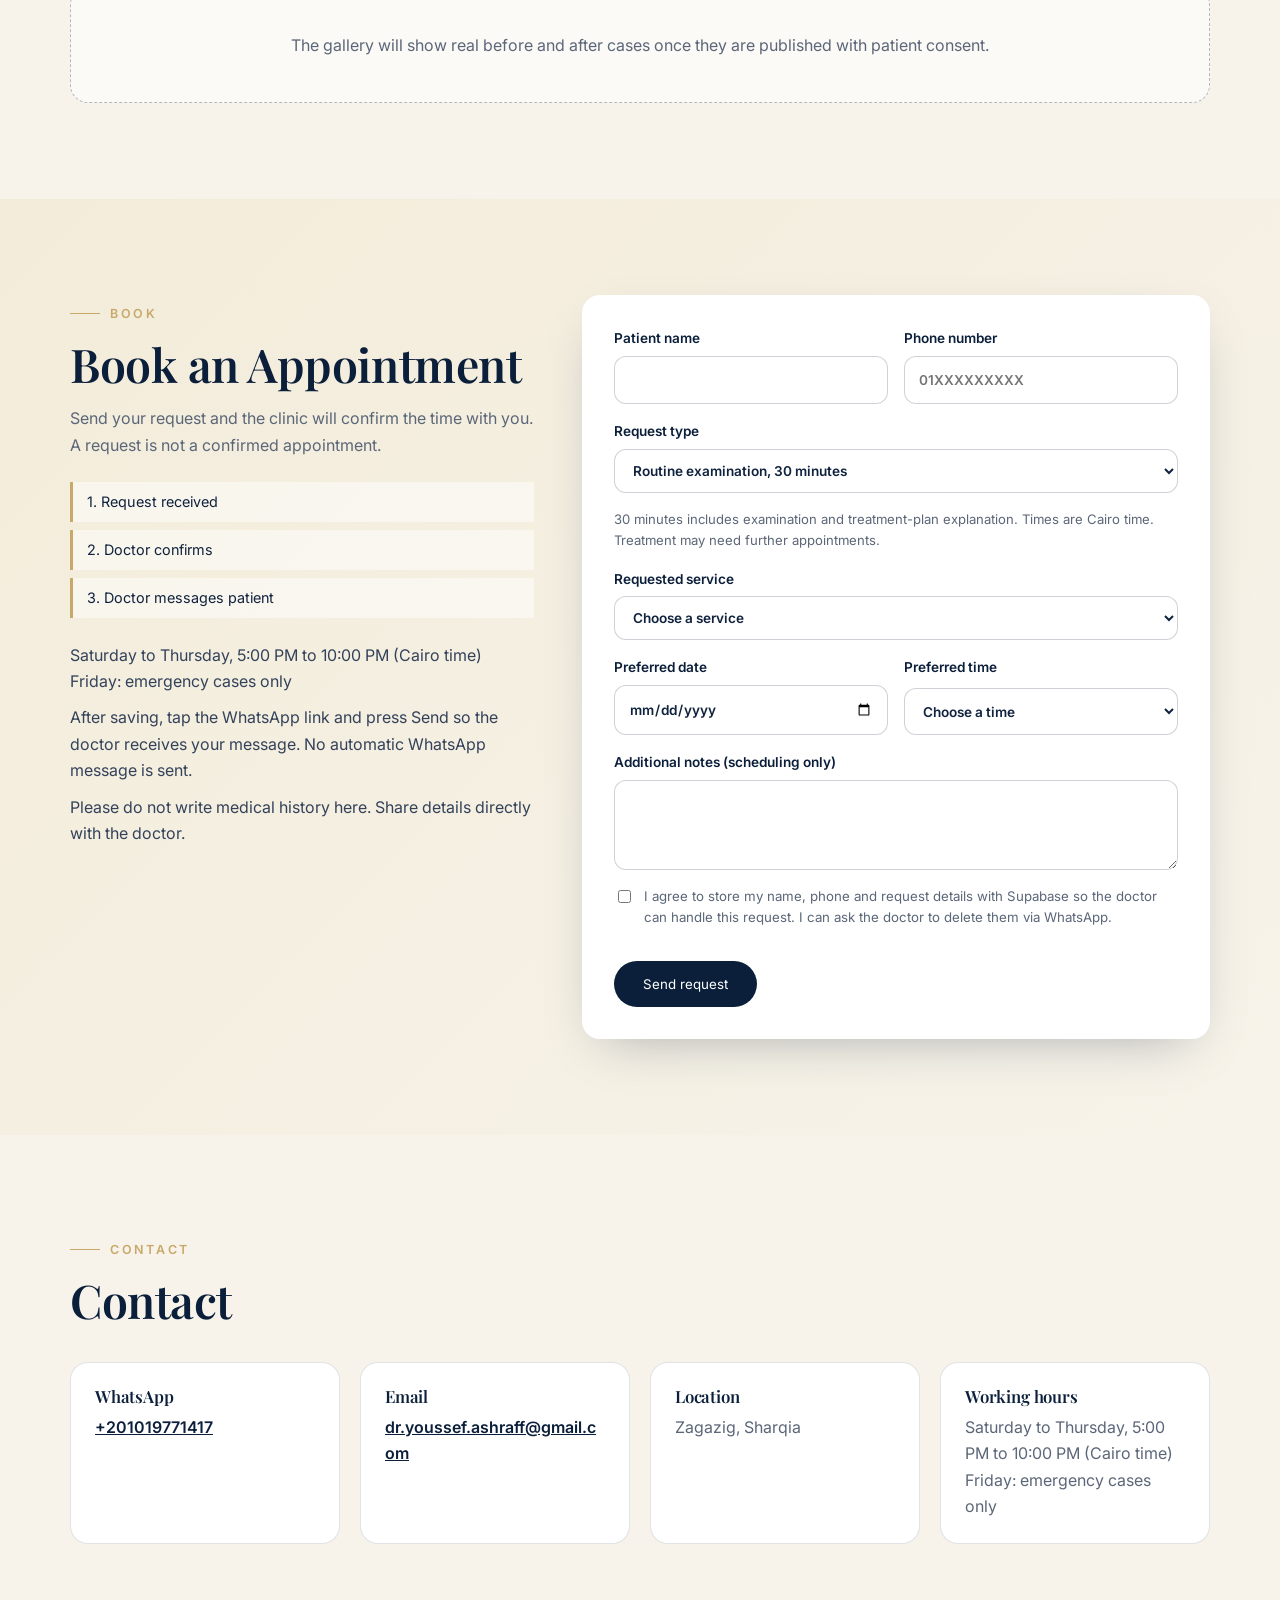
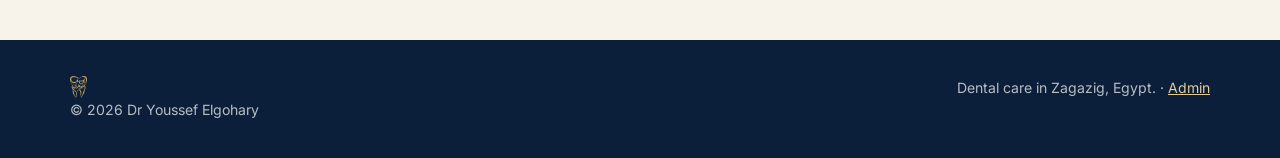
==== commit dd7048fa: "Update script version in index.html" ====
--- a/index.html
+++ b/index.html
@@ -3,7 +3,7 @@
 <head>
 <meta charset="utf-8"><meta name="viewport" content="width=device-width,initial-scale=1">
 <title>Dr Youssef Elgohary | Dentist in Zagazig, Egypt</title>
-<meta name="description" content="Dr Youssef Elgohary, dentist in Zagazig, Sharqia. Personalized, patient-centered dental care. View dental cases and request an appointment.">
+<meta name="description" content="Dr Youssef Elgohary, dentist in Zagazig, Sharqia. Personalized, patient-centered dental care. View dental cases and request an appointment."><link rel="canonical" href="https://dryoussefelgohary.github.io/">
 <meta property="og:title" content="Dr Youssef Elgohary | Dentist"><meta property="og:description" content="Creating healthy, confident smiles. Modern dental care focused on comfort, precision, and personalized treatment for every patient."><meta property="og:type" content="website"><meta property="og:image" content="https://wslxnsfhjluzxdtzsxnz.supabase.co/storage/v1/object/public/case-photos/mwqtqt5jpe5me.jpg">
 <meta name="theme-color" content="#0b1f3a"><link rel="icon" href="favicon.svg" type="image/svg+xml">
 <link rel="preconnect" href="https://fonts.googleapis.com"><link rel="preconnect" href="https://fonts.gstatic.com" crossorigin>
@@ -87,5 +87,5 @@
 <a class="wa" id="wa" href="#" target="_blank" rel="noopener" aria-label="WhatsApp"><svg viewBox="0 0 32 32"><path d="M16 3a13 13 0 0 0-11 19.8L3 29l6.4-2A13 13 0 1 0 16 3zm0 2.4a10.6 10.6 0 1 1-5.4 19.7l-.4-.2-3.7 1.2 1.2-3.6-.3-.4A10.6 10.6 0 0 1 16 5.4zm-4 5.2c-.3 0-.7.1-1 .5-.4.4-1.300 1.300-1.300 3.100s1.300 3.600 1.500 3.800c.2.300 2.600 4.200 6.400 5.700 3.100 1.200 3.700 1 4.400.9.700-.1 2.200-.9 2.500-1.800.3-.9.300-1.600.2-1.800l-.6-.4-2.300-1.100c-.3-.1-.6-.2-.8.200l-1 1.200c-.2.200-.4.300-.7.100a8.700 8.700 0 0 1-4.300-3.800c-.3-.5.300-.5.800-1.600.1-.2 0-.4 0-.6l-1-2.400c-.3-.6-.5-.5-.8-.5z"/></svg></a>
 <div class="ov" id="ov"><div class="bar2"><div class="wrap"><button id="ovx" data-i18n="back">Back to cases</button></div></div><div class="wrap cd" id="cd"></div></div>
 <div class="svcm" id="svcm" hidden><div class="svcm-box" role="dialog" aria-modal="true" aria-labelledby="svcm-t"><button class="svcm-x" id="svcm-x" aria-label="Close">&times;</button><img id="svcm-img" alt="" loading="lazy" decoding="async"><h3 id="svcm-t"></h3><div id="svcm-body"></div><div class="svcm-procs" id="svcm-procs"></div><a class="btn btn-gold" id="svcm-book" href="#book"></a></div></div>
-<script src="config.js?v=20261121b"></script><script src="care.js?v=20261121care1"></script><script src="script-v3.js?v=20261121polish2"></script>
+<script src="config.js?v=20261121b"></script><script src="care.js?v=20261121care1"></script><script src="script-v3.js?v=20261121polish3"></script>
 </body></html>
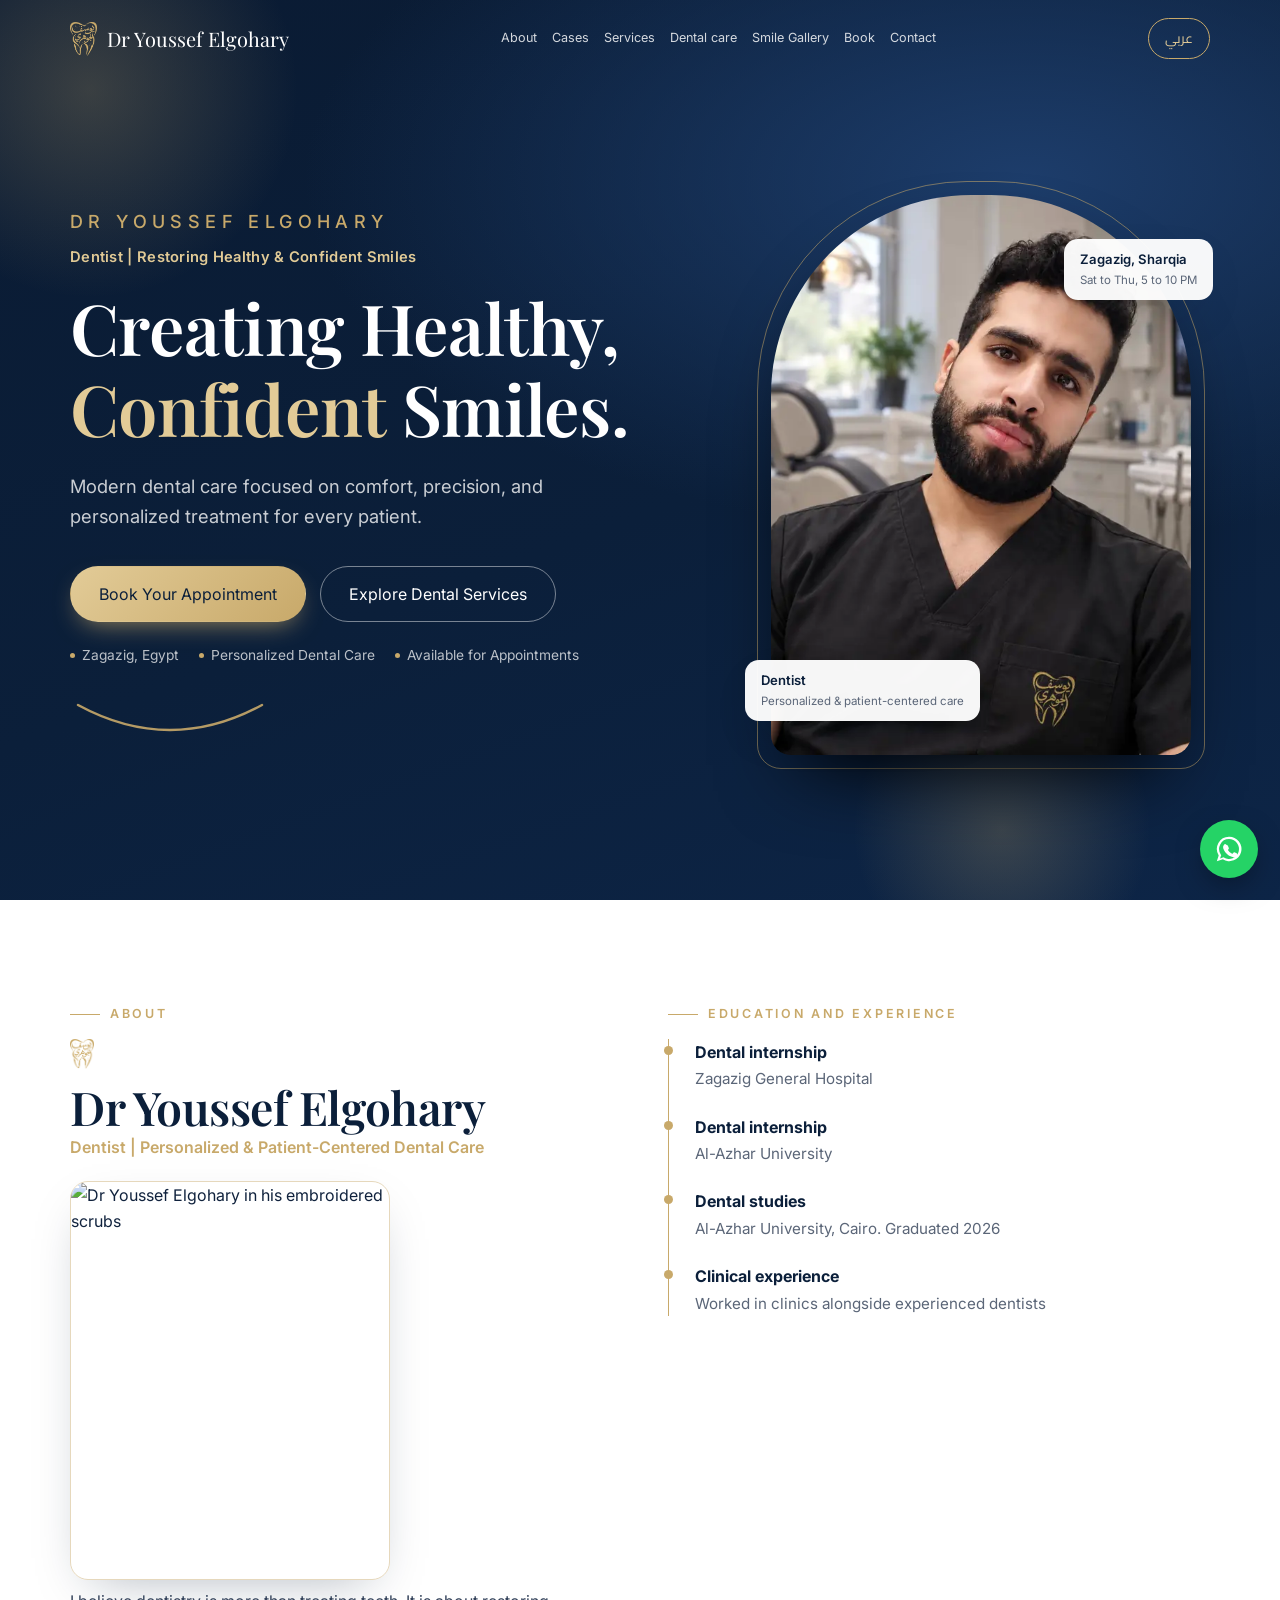
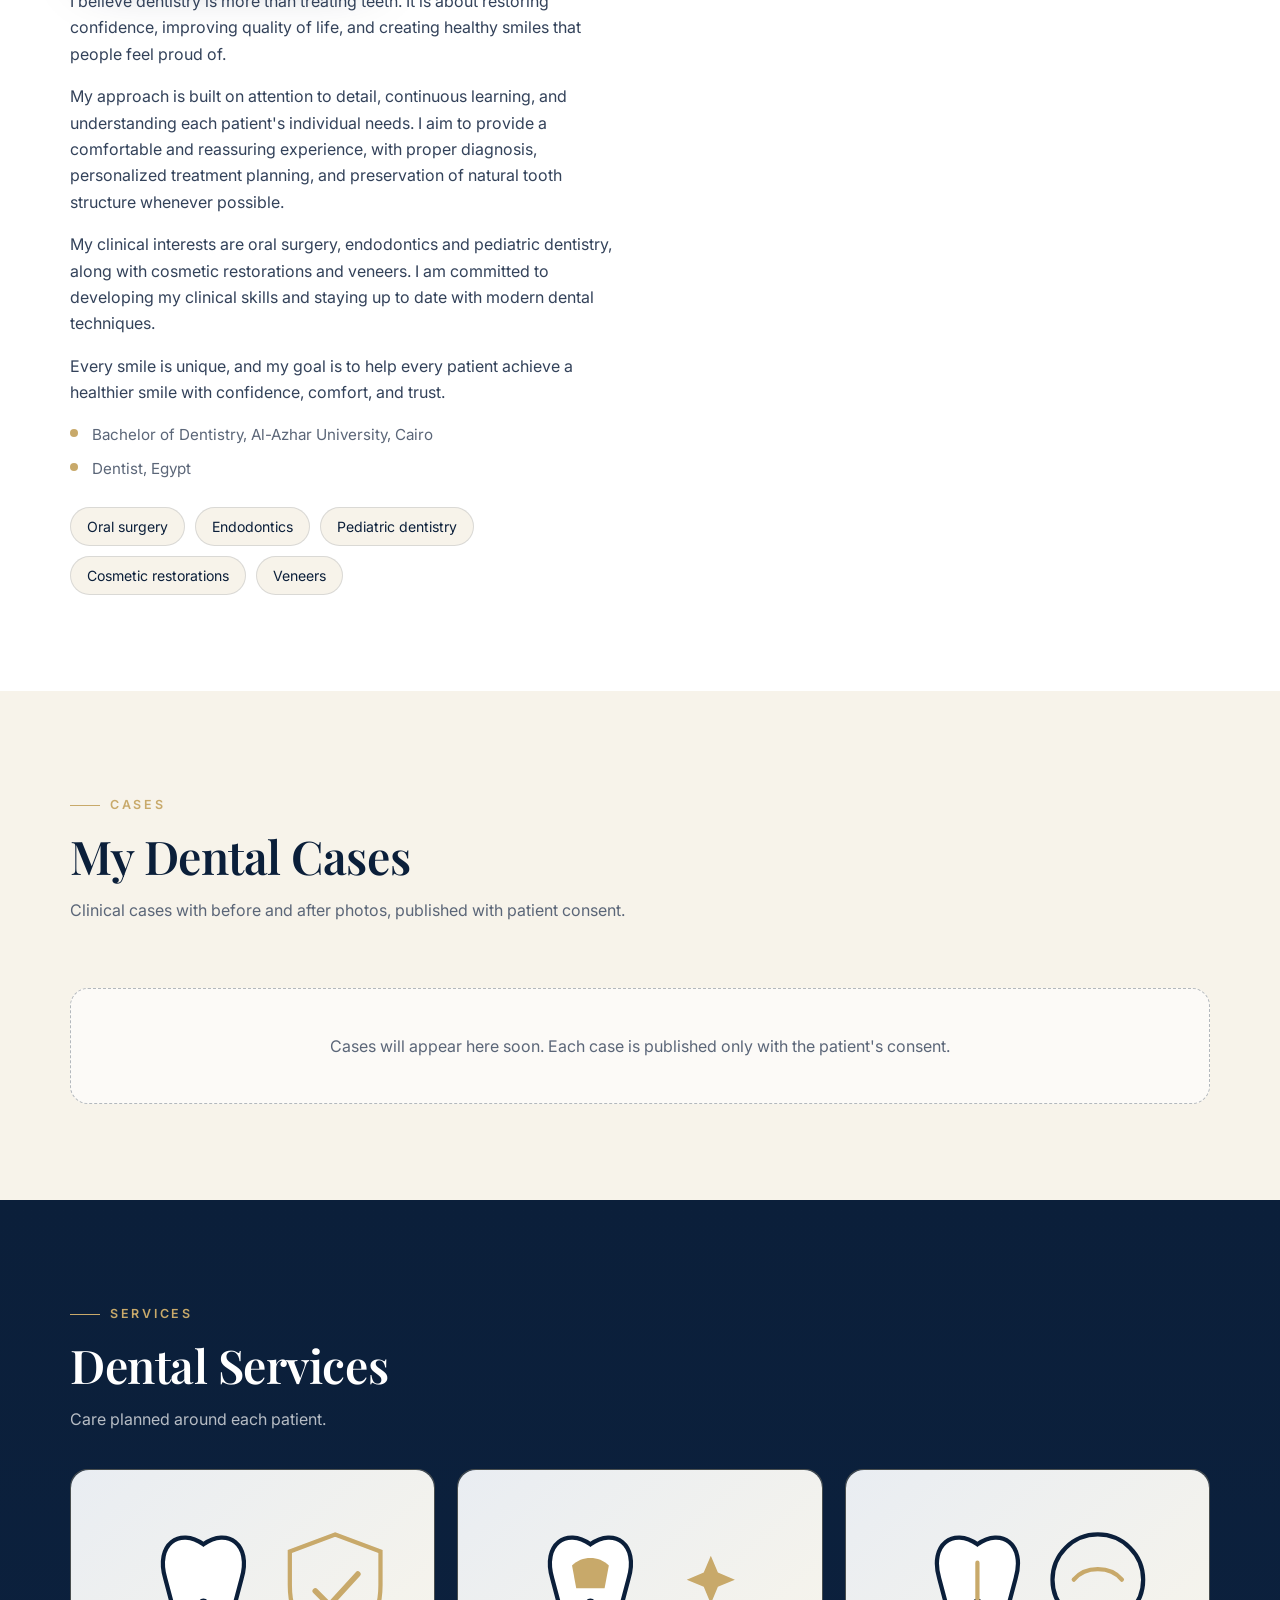
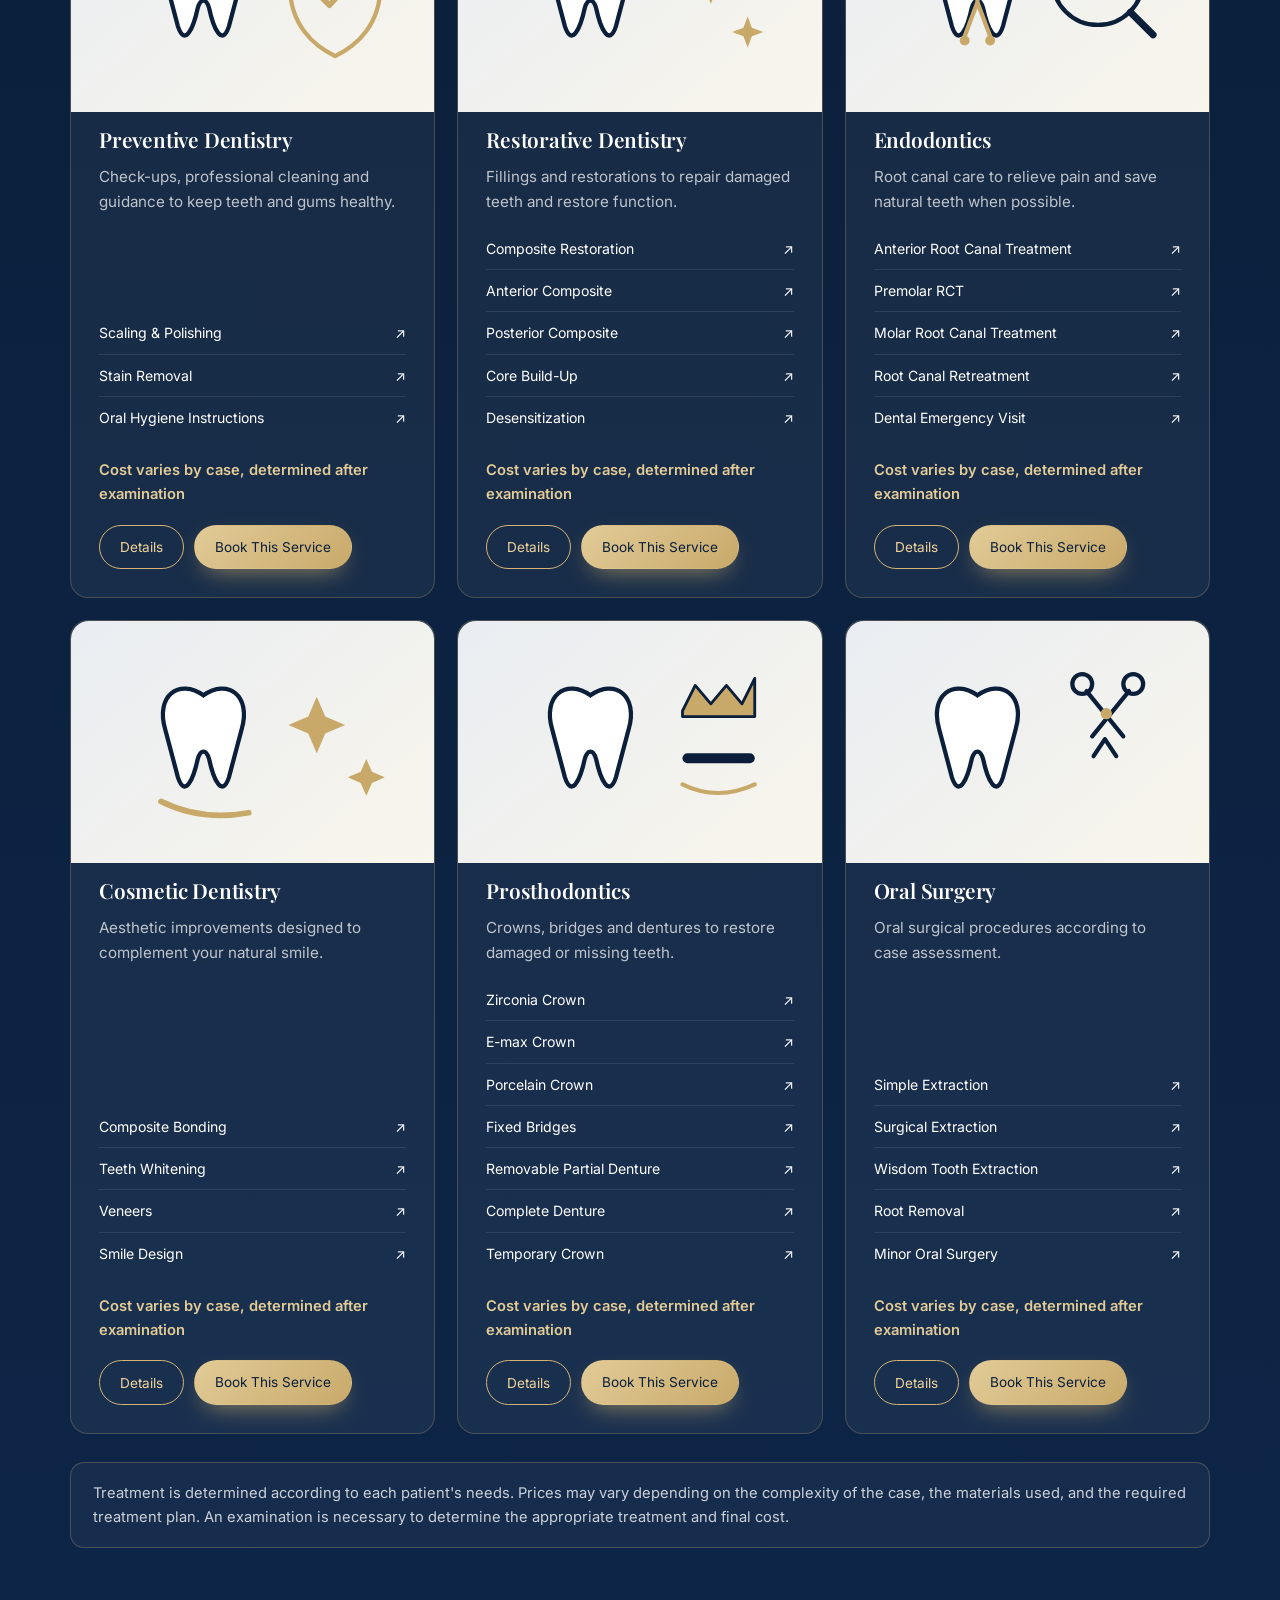
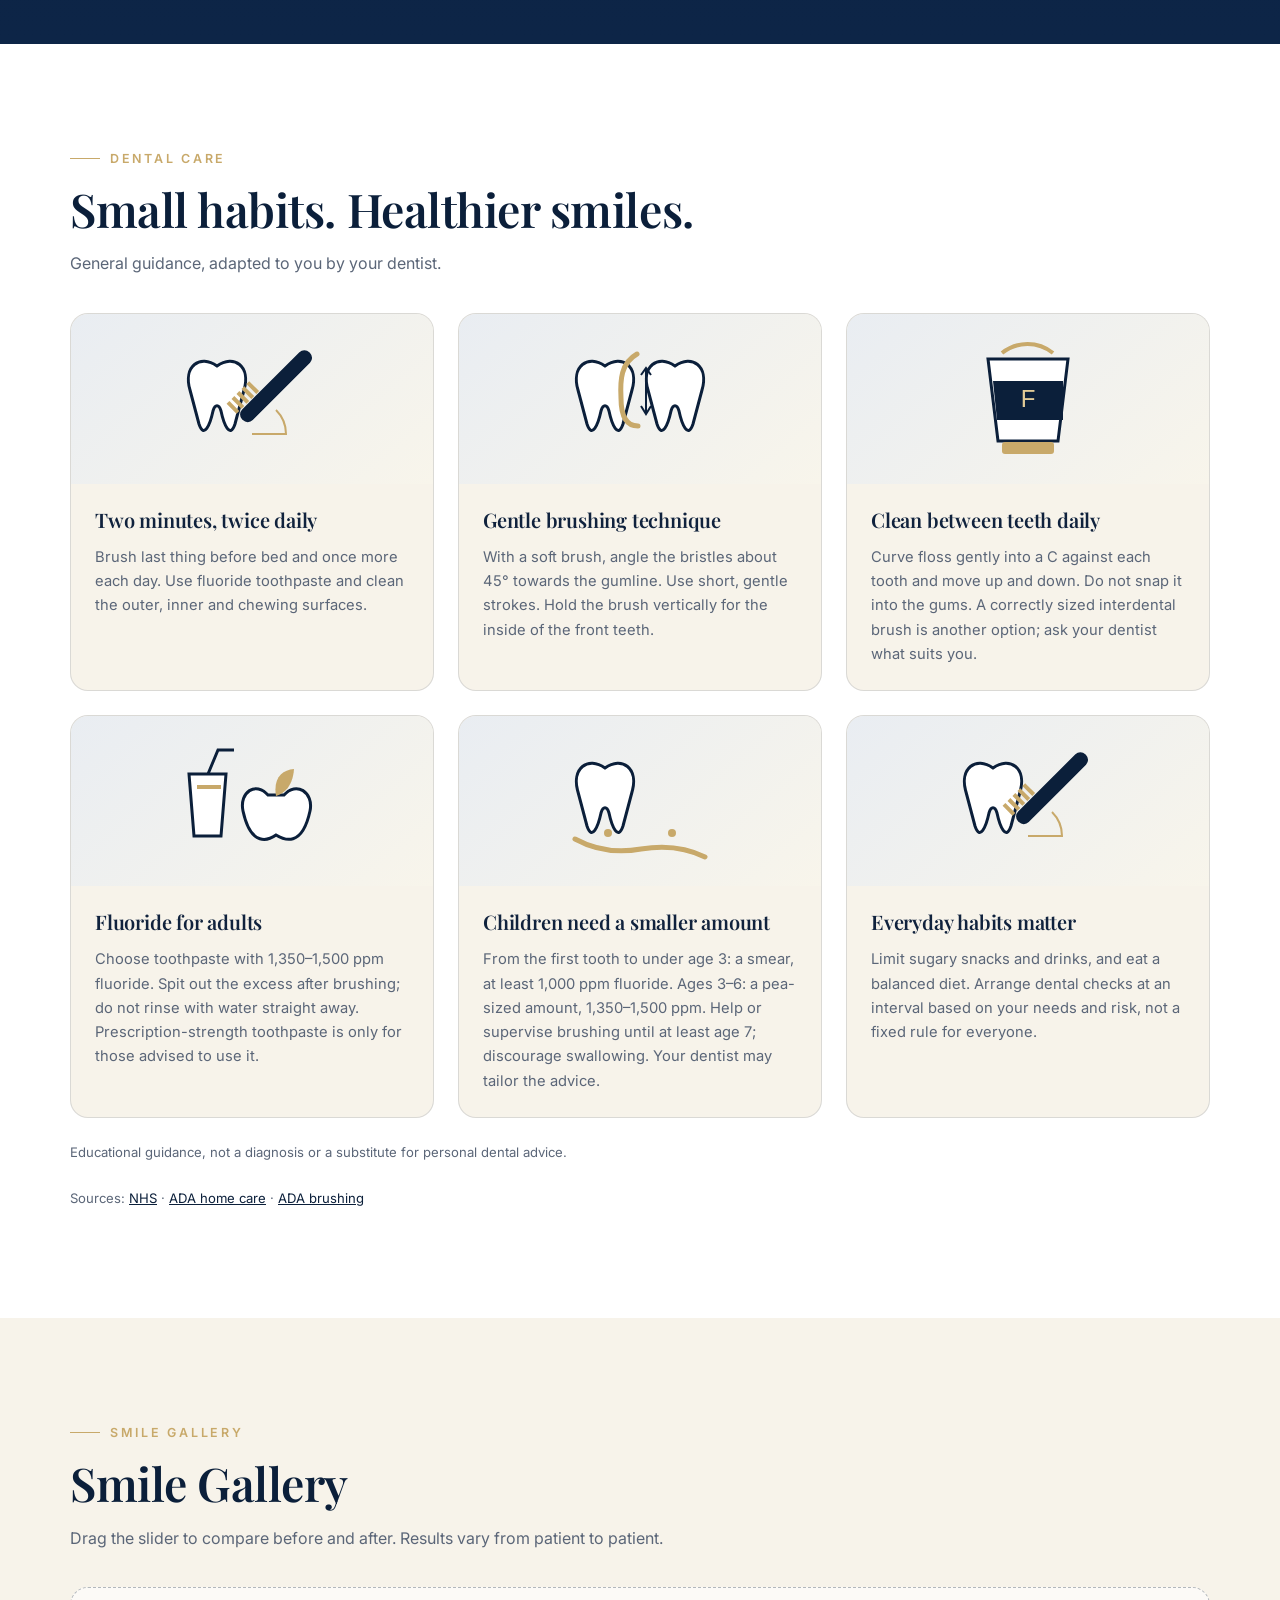
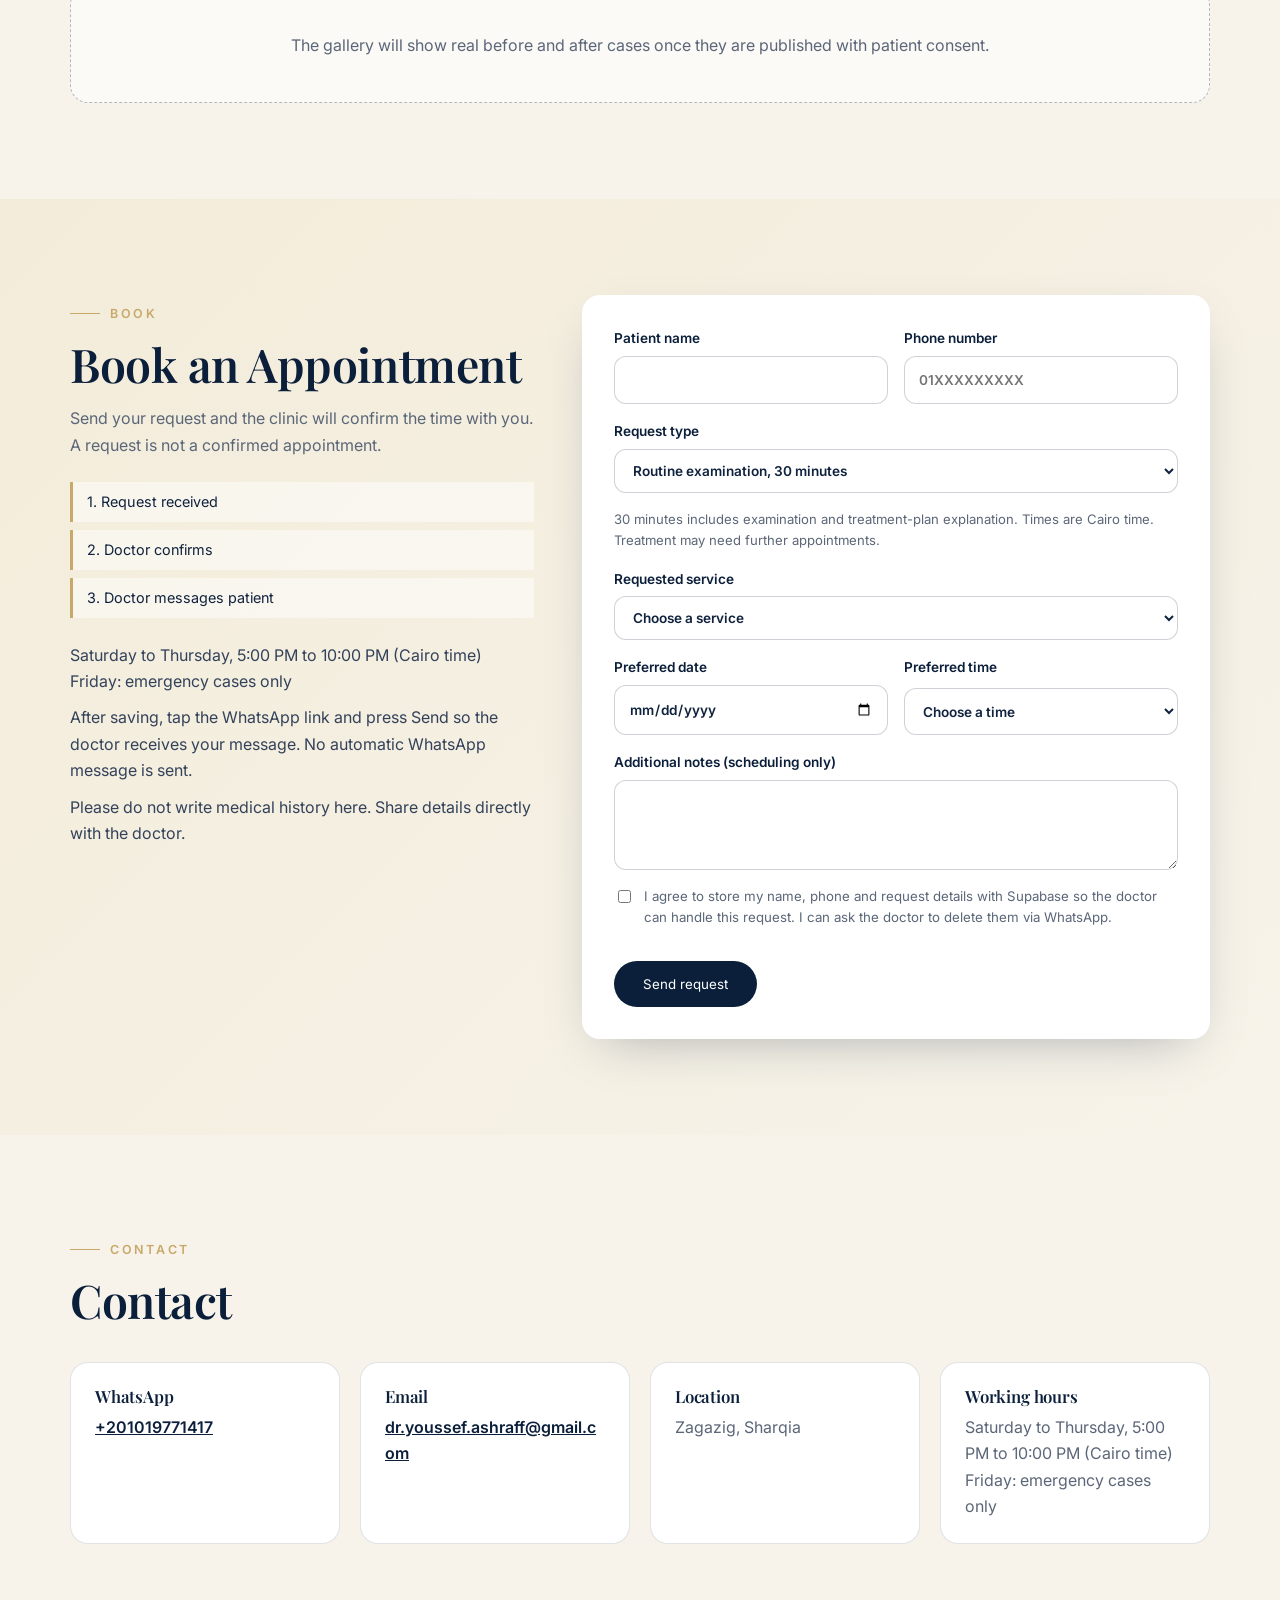
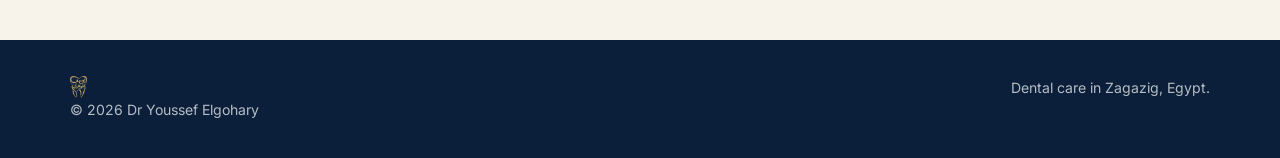
==== commit 3f800821: "Fix footer HTML structure and content" ====
--- a/index.html
+++ b/index.html
@@ -83,7 +83,7 @@
 
 <section class="contact" id="contact"><div class="wrap"><div class="rev"><div class="eyebrow" data-i18n="n_contact">Contact</div><h2 data-i18n="k_title">Contact</h2></div><div class="grid" id="ct"></div></div></section>
 </main>
-<footer class="rev"><div class="wrap"><span><img class="fmark" src="emblem-gold.png" alt="">&copy; <span id="yr"></span> <span data-i18n="brand">Dr Youssef Elgohary</span></span><span><span data-i18n="foot">Dental care in Zagazig, Egypt.</span> &middot; <a href="admin.html">Admin</a></span></div></footer>
+<footer class="rev"><div class="wrap"><span><img class="fmark" src="emblem-gold.png" alt="">&copy; <span id="yr"></span> <span data-i18n="brand">Dr Youssef Elgohary</span></span><span><span data-i18n="foot">Dental care in Zagazig, Egypt.</span></span></div></footer>
 <a class="wa" id="wa" href="#" target="_blank" rel="noopener" aria-label="WhatsApp"><svg viewBox="0 0 32 32"><path d="M16 3a13 13 0 0 0-11 19.8L3 29l6.4-2A13 13 0 1 0 16 3zm0 2.4a10.6 10.6 0 1 1-5.4 19.7l-.4-.2-3.7 1.2 1.2-3.6-.3-.4A10.6 10.6 0 0 1 16 5.4zm-4 5.2c-.3 0-.7.1-1 .5-.4.4-1.300 1.300-1.300 3.100s1.300 3.600 1.500 3.800c.2.300 2.600 4.200 6.400 5.700 3.100 1.200 3.700 1 4.400.9.700-.1 2.200-.9 2.500-1.800.3-.9.300-1.600.2-1.800l-.6-.4-2.300-1.100c-.3-.1-.6-.2-.8.200l-1 1.200c-.2.200-.4.300-.7.100a8.700 8.700 0 0 1-4.300-3.800c-.3-.5.300-.5.800-1.600.1-.2 0-.4 0-.6l-1-2.400c-.3-.6-.5-.5-.8-.5z"/></svg></a>
 <div class="ov" id="ov"><div class="bar2"><div class="wrap"><button id="ovx" data-i18n="back">Back to cases</button></div></div><div class="wrap cd" id="cd"></div></div>
 <div class="svcm" id="svcm" hidden><div class="svcm-box" role="dialog" aria-modal="true" aria-labelledby="svcm-t"><button class="svcm-x" id="svcm-x" aria-label="Close">&times;</button><img id="svcm-img" alt="" loading="lazy" decoding="async"><h3 id="svcm-t"></h3><div id="svcm-body"></div><div class="svcm-procs" id="svcm-procs"></div><a class="btn btn-gold" id="svcm-book" href="#book"></a></div></div>
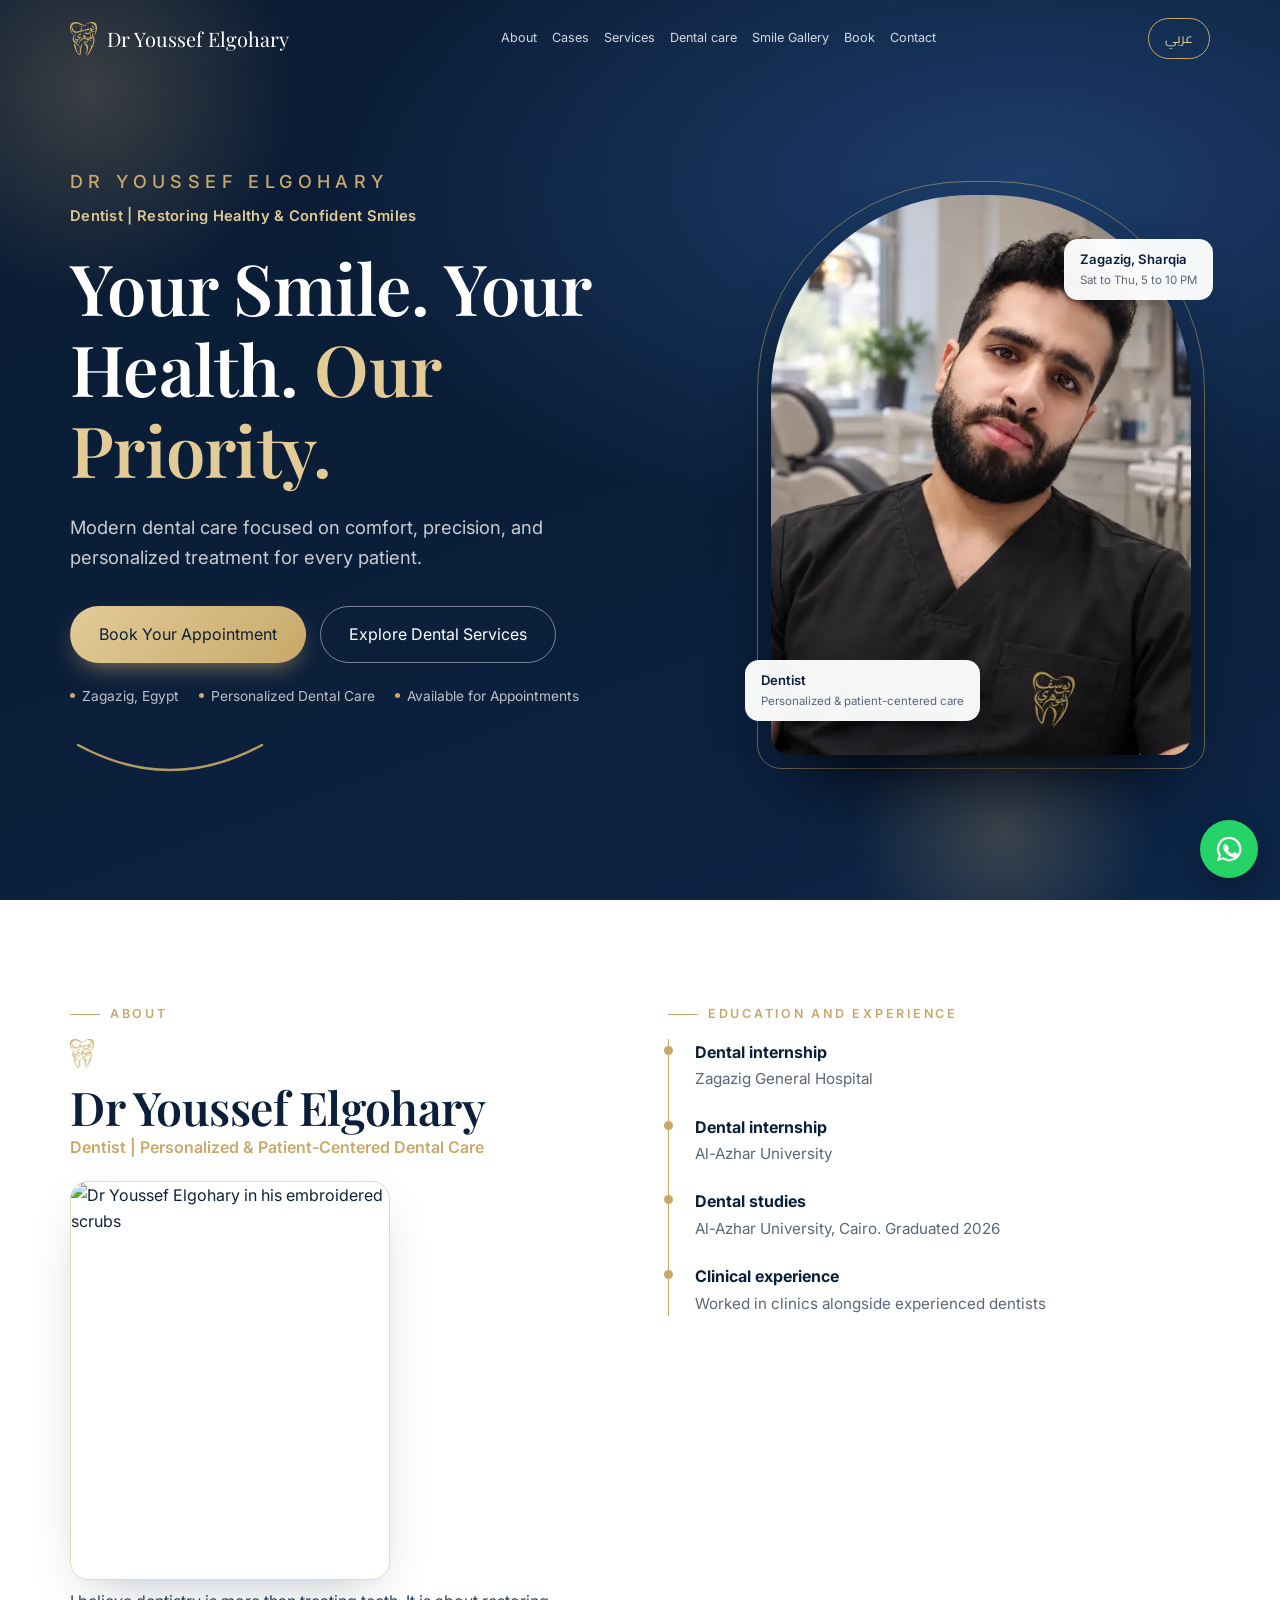
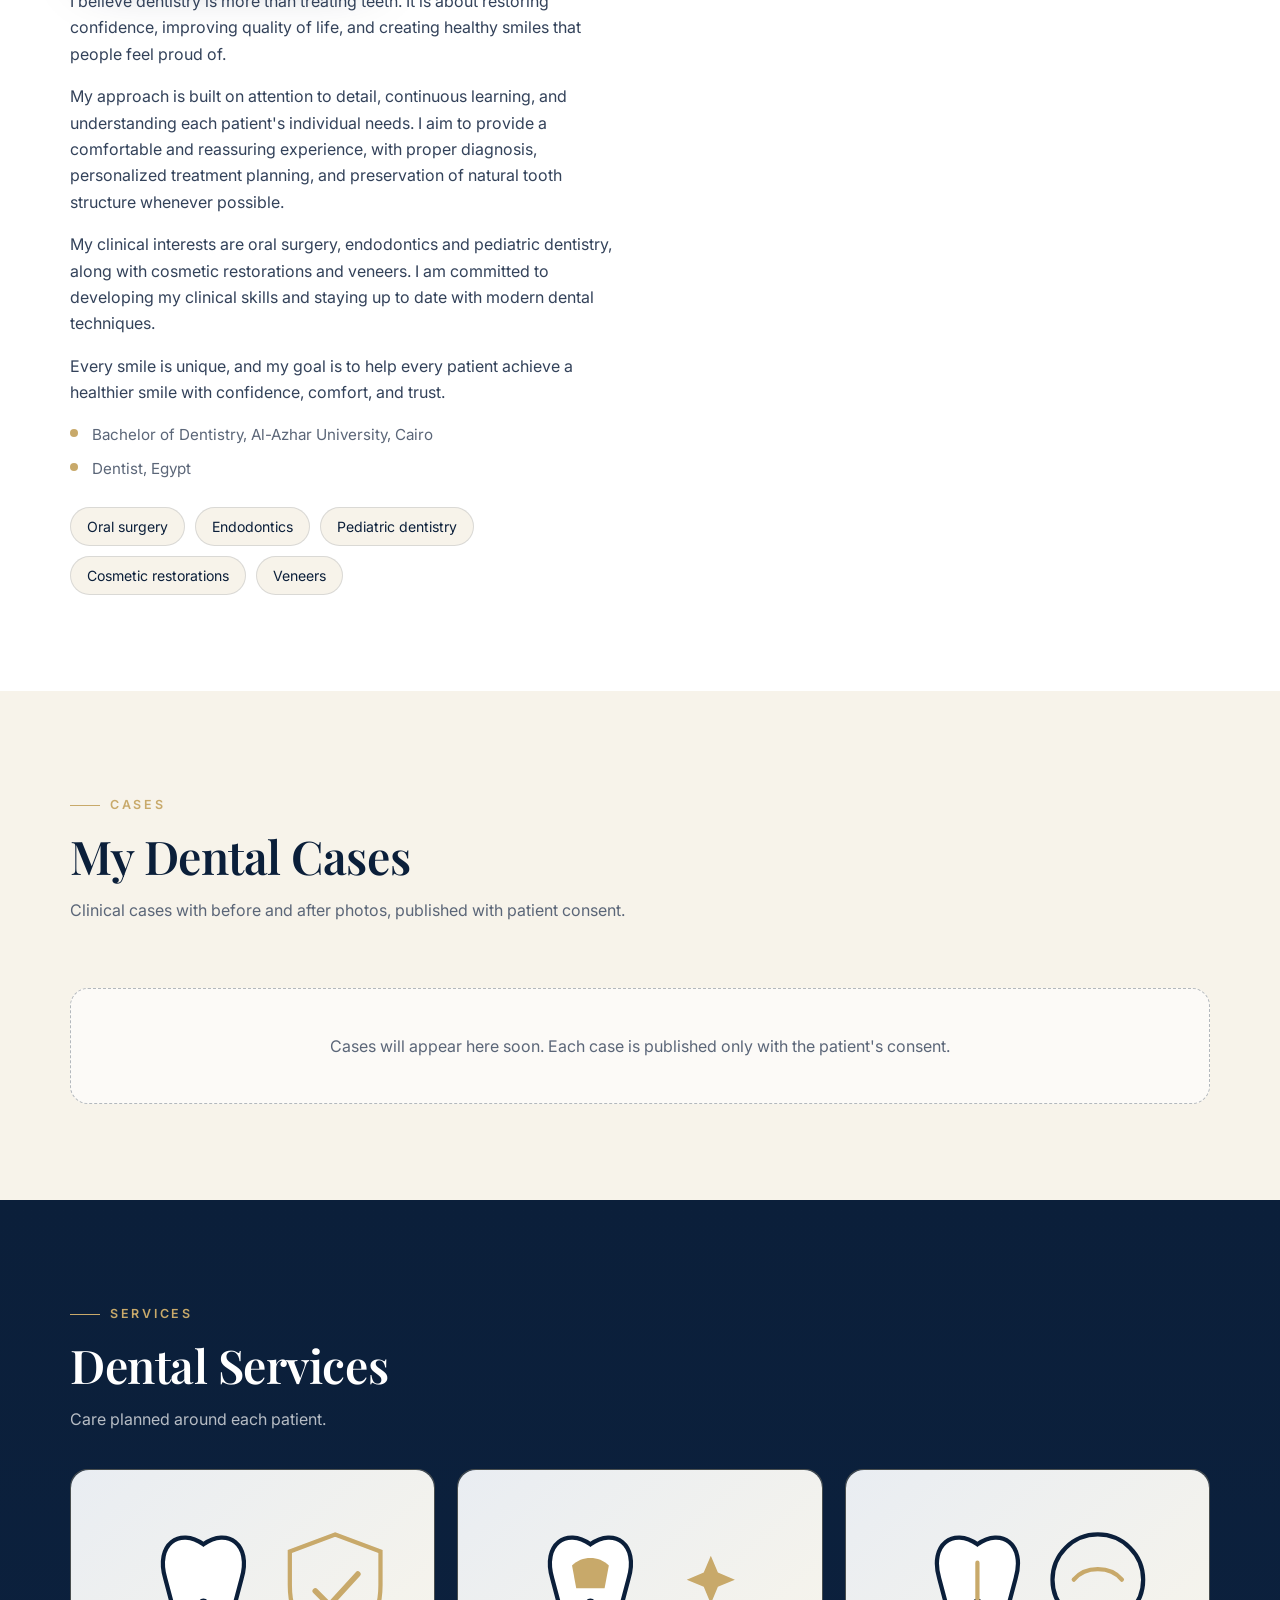
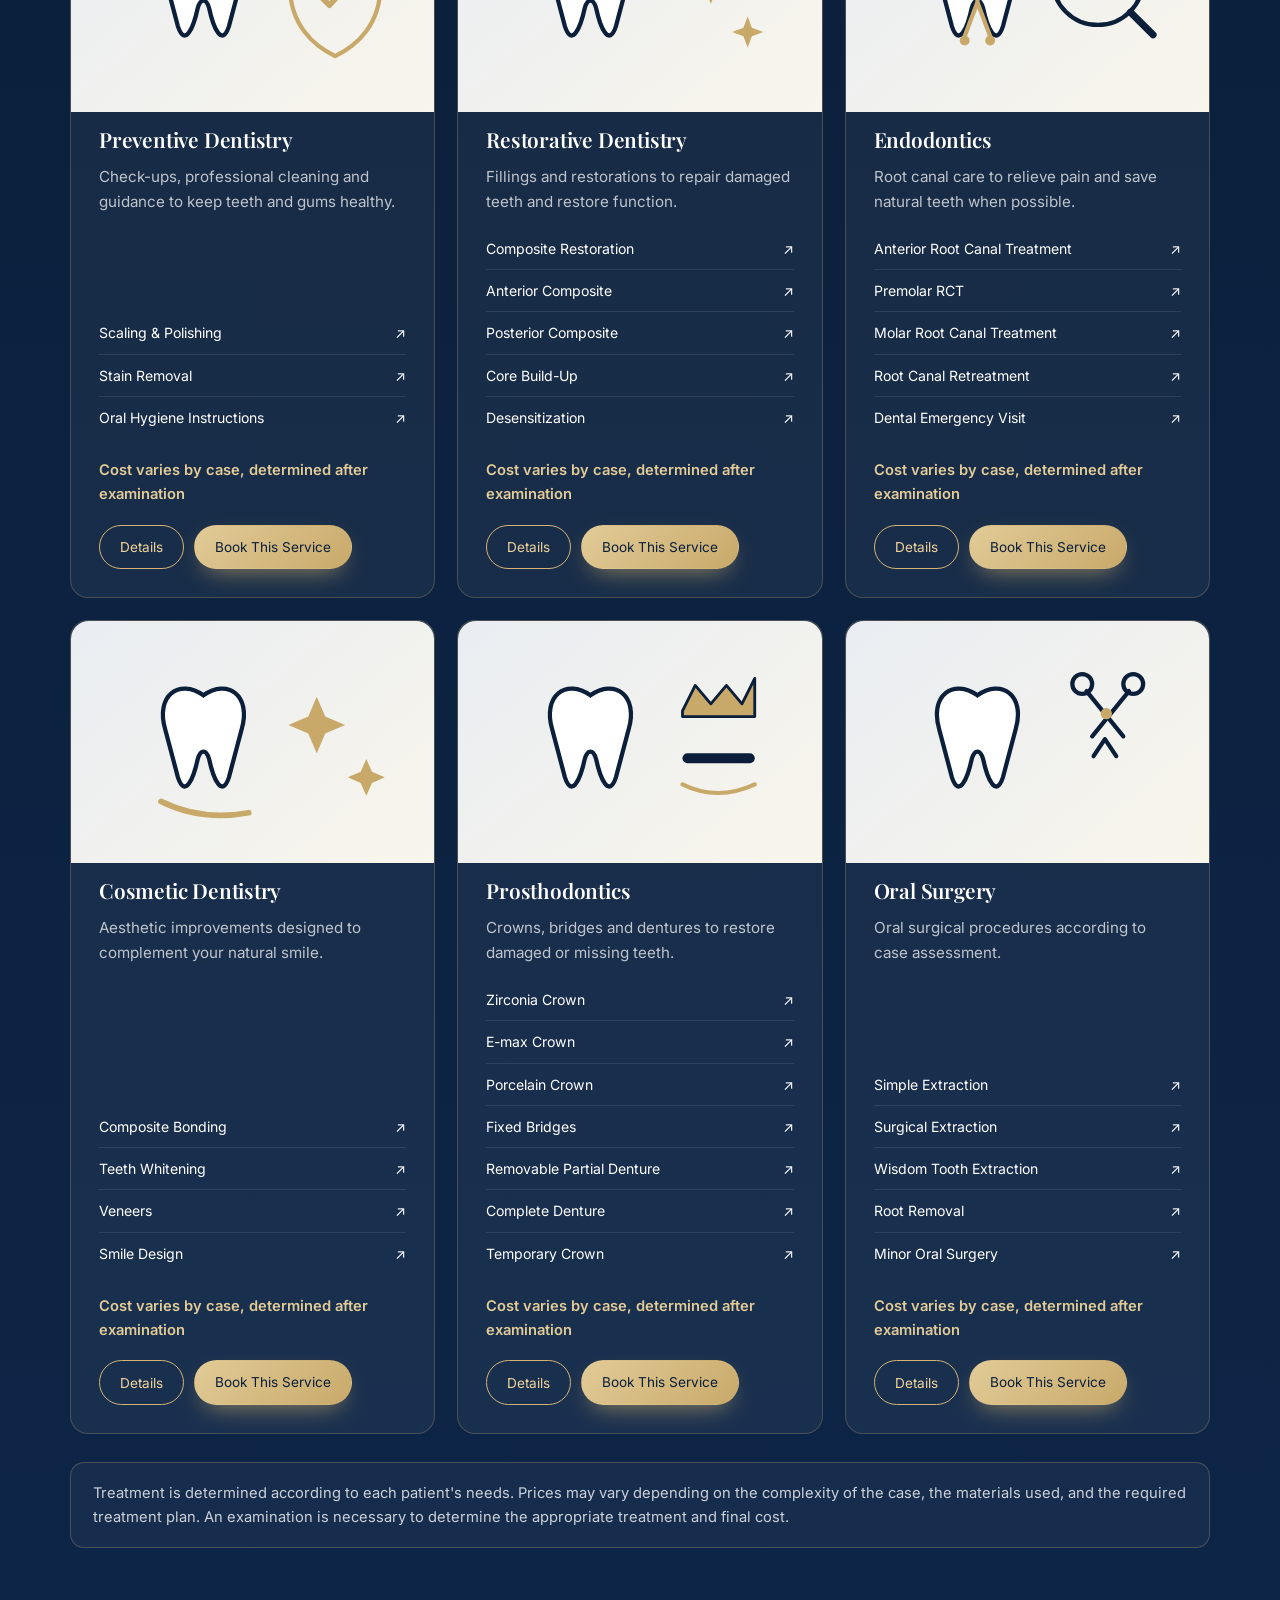
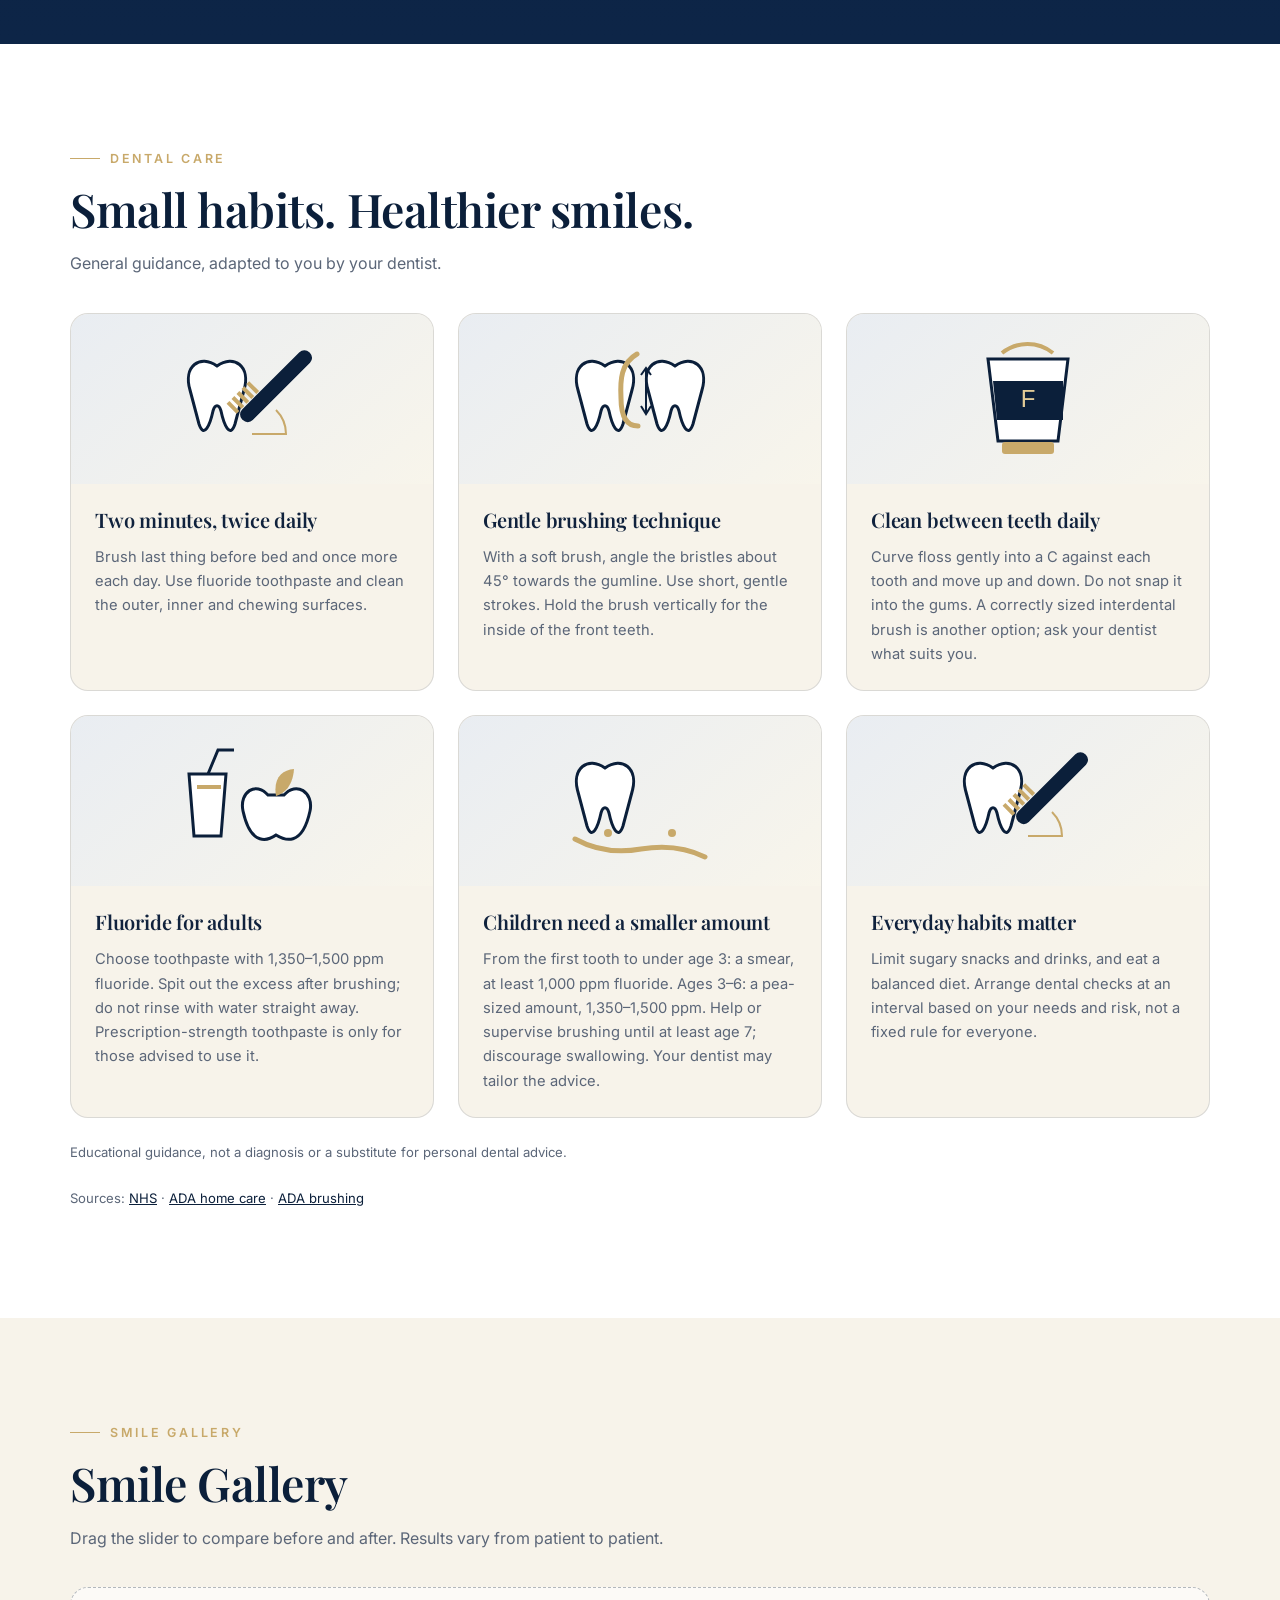
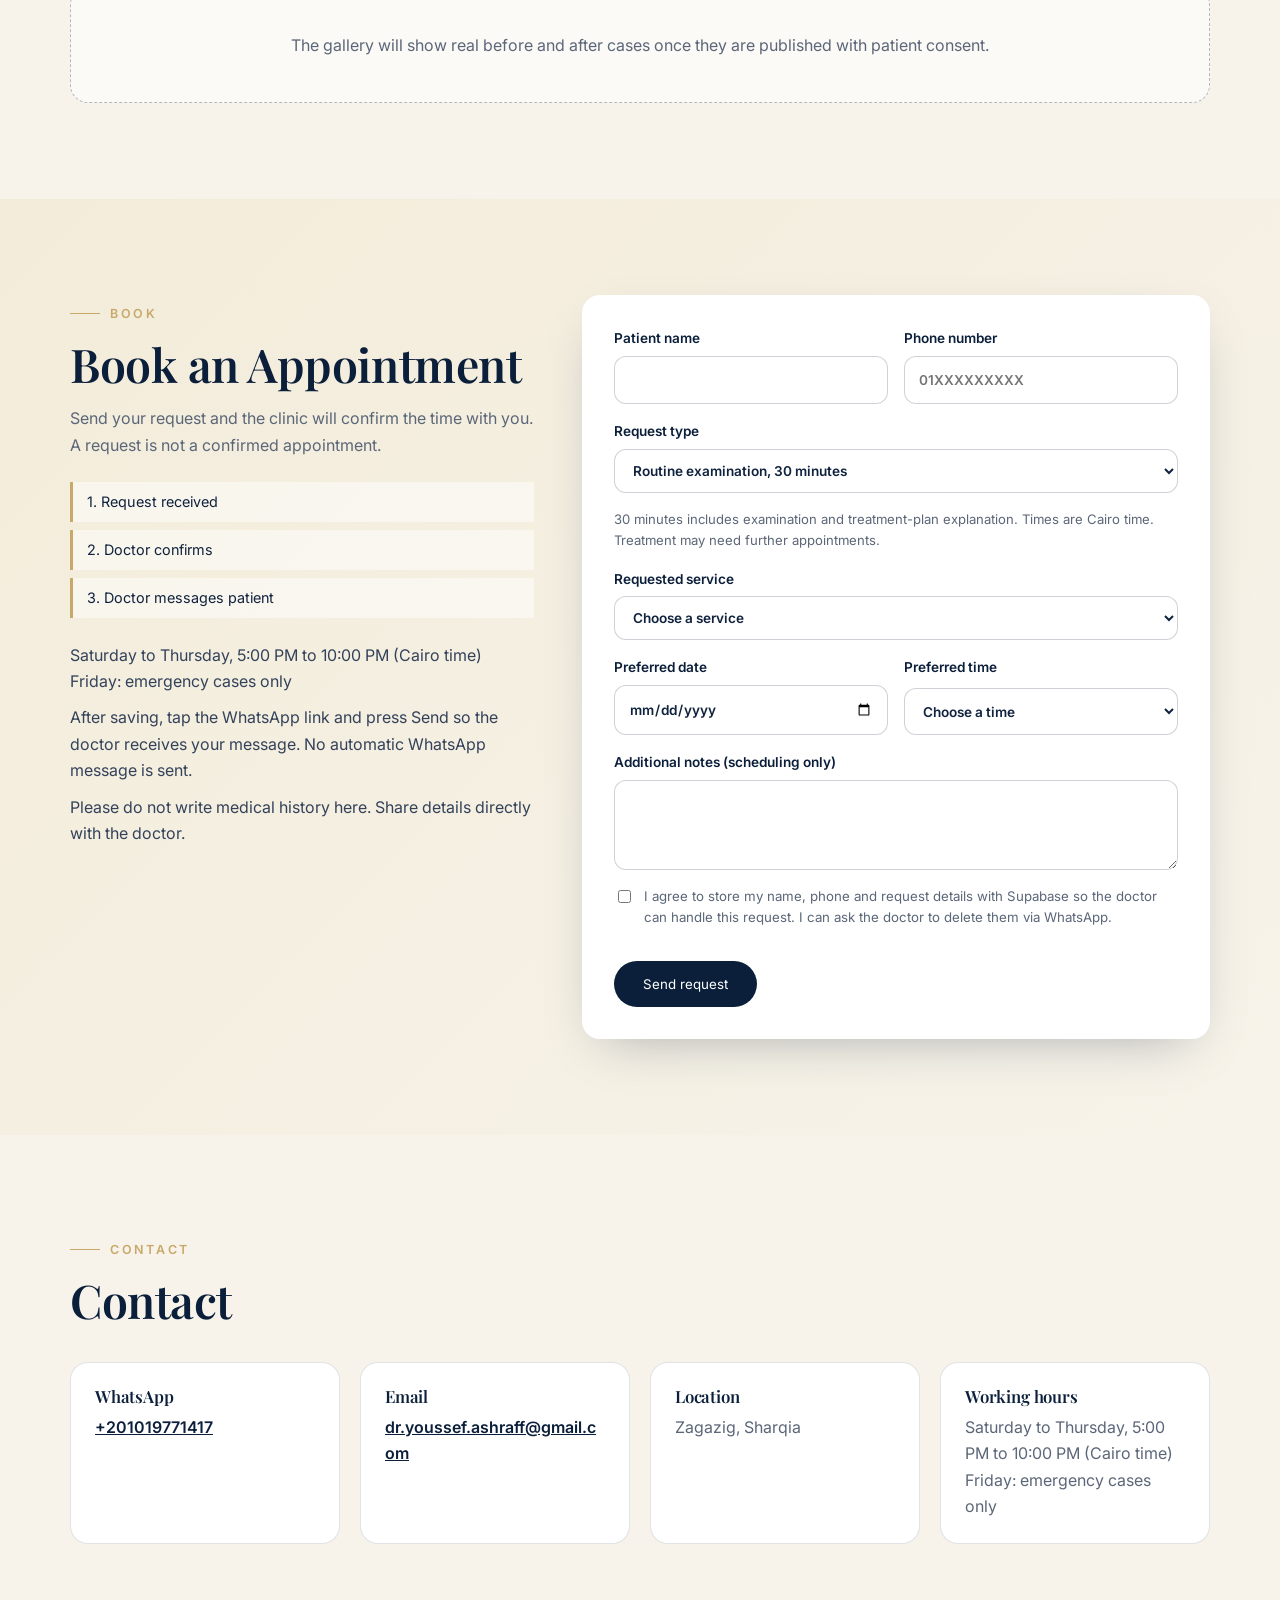
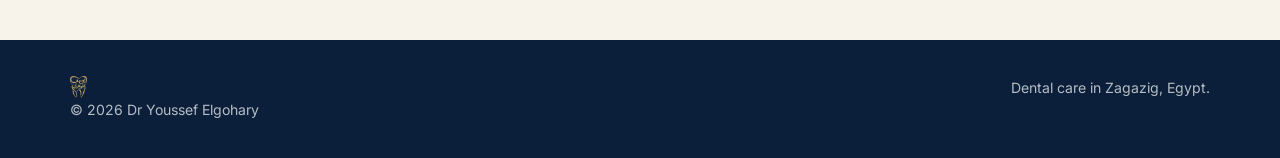
==== commit 60524959: "Update hero section heading and script version" ====
--- a/index.html
+++ b/index.html
@@ -5,7 +5,7 @@
 <title>Dr Youssef Elgohary | Dentist in Zagazig, Egypt</title>
 <meta name="description" content="Dr Youssef Elgohary, dentist in Zagazig, Sharqia. Personalized, patient-centered dental care. View dental cases and request an appointment."><link rel="canonical" href="https://dryoussefelgohary.github.io/">
 <meta property="og:title" content="Dr Youssef Elgohary | Dentist"><meta property="og:description" content="Creating healthy, confident smiles. Modern dental care focused on comfort, precision, and personalized treatment for every patient."><meta property="og:type" content="website"><meta property="og:image" content="https://wslxnsfhjluzxdtzsxnz.supabase.co/storage/v1/object/public/case-photos/mwqtqt5jpe5me.jpg">
-<meta name="theme-color" content="#0b1f3a"><link rel="icon" href="favicon.svg" type="image/svg+xml">
+<meta name="theme-color" content="#0b1f3a"><link rel="icon" href="emblem-gold.png?v=2" type="image/png">
 <link rel="preconnect" href="https://fonts.googleapis.com"><link rel="preconnect" href="https://fonts.gstatic.com" crossorigin>
 <link rel="preconnect" href="https://wslxnsfhjluzxdtzsxnz.supabase.co" crossorigin>
 <link href="https://fonts.googleapis.com/css2?family=Cairo:wght@400;600;700&family=Inter:wght@400;500;600&family=Playfair+Display:wght@500;600&display=swap" rel="stylesheet">
@@ -26,7 +26,7 @@
  <div>
   <div class="name" data-i18n="brand">Dr Youssef Elgohary</div>
   <div class="tagline" data-i18n="h_tag">Dentist | Restoring Healthy &amp; Confident Smiles</div>
-  <h1 data-i18n-html="h_title">Creating Healthy, <em>Confident</em> Smiles.</h1>
+  <h1 data-i18n-html="h_title">Your Smile. Your Health. <em>Our Priority.</em></h1>
   <p class="sub" data-i18n="h_sub">Modern dental care focused on comfort, precision, and personalized treatment for every patient.</p>
   <div class="cta"><a class="btn btn-gold" href="#book" data-i18n="h_book">Book Your Appointment</a><a class="btn btn-line" href="#services" data-i18n="h_serv">Explore Dental Services</a></div>
   <div class="facts"><span data-i18n="f1">Zagazig, Egypt</span><span data-i18n="f2">Personalized Dental Care</span><span data-i18n="f3">Available for Appointments</span></div>
@@ -87,5 +87,5 @@
 <a class="wa" id="wa" href="#" target="_blank" rel="noopener" aria-label="WhatsApp"><svg viewBox="0 0 32 32"><path d="M16 3a13 13 0 0 0-11 19.8L3 29l6.4-2A13 13 0 1 0 16 3zm0 2.4a10.6 10.6 0 1 1-5.4 19.7l-.4-.2-3.7 1.2 1.2-3.6-.3-.4A10.6 10.6 0 0 1 16 5.4zm-4 5.2c-.3 0-.7.1-1 .5-.4.4-1.300 1.300-1.300 3.100s1.300 3.600 1.500 3.800c.2.300 2.600 4.200 6.400 5.700 3.100 1.200 3.700 1 4.400.9.700-.1 2.200-.9 2.500-1.800.3-.9.300-1.600.2-1.800l-.6-.4-2.300-1.100c-.3-.1-.6-.2-.8.200l-1 1.200c-.2.200-.4.300-.7.100a8.700 8.700 0 0 1-4.300-3.800c-.3-.5.300-.5.800-1.600.1-.2 0-.4 0-.6l-1-2.400c-.3-.6-.5-.5-.8-.5z"/></svg></a>
 <div class="ov" id="ov"><div class="bar2"><div class="wrap"><button id="ovx" data-i18n="back">Back to cases</button></div></div><div class="wrap cd" id="cd"></div></div>
 <div class="svcm" id="svcm" hidden><div class="svcm-box" role="dialog" aria-modal="true" aria-labelledby="svcm-t"><button class="svcm-x" id="svcm-x" aria-label="Close">&times;</button><img id="svcm-img" alt="" loading="lazy" decoding="async"><h3 id="svcm-t"></h3><div id="svcm-body"></div><div class="svcm-procs" id="svcm-procs"></div><a class="btn btn-gold" id="svcm-book" href="#book"></a></div></div>
-<script src="config.js?v=20261121b"></script><script src="care.js?v=20261121care1"></script><script src="script-v3.js?v=20261121polish3"></script>
+<script src="config.js?v=20261121b"></script><script src="care.js?v=20261121care1"></script><script src="script-v3.js?v=20261122hero1"></script>
 </body></html>
